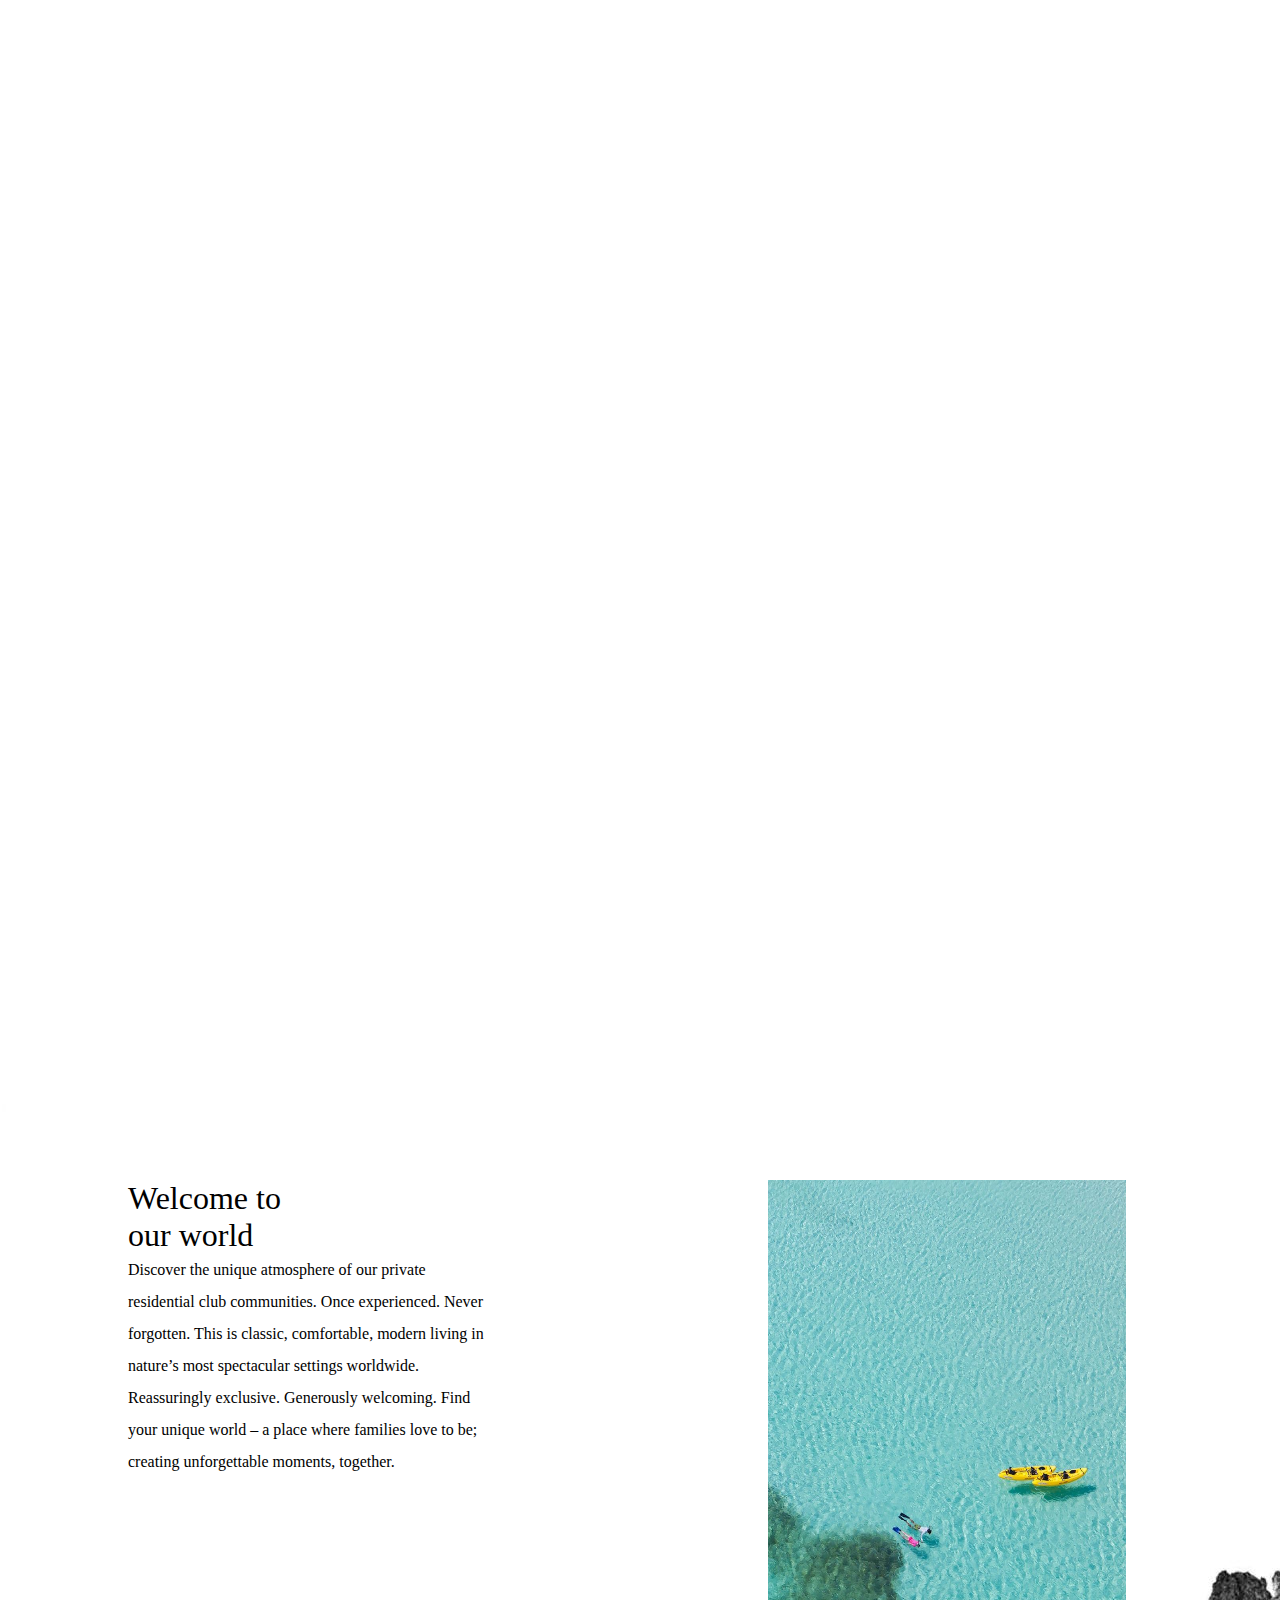
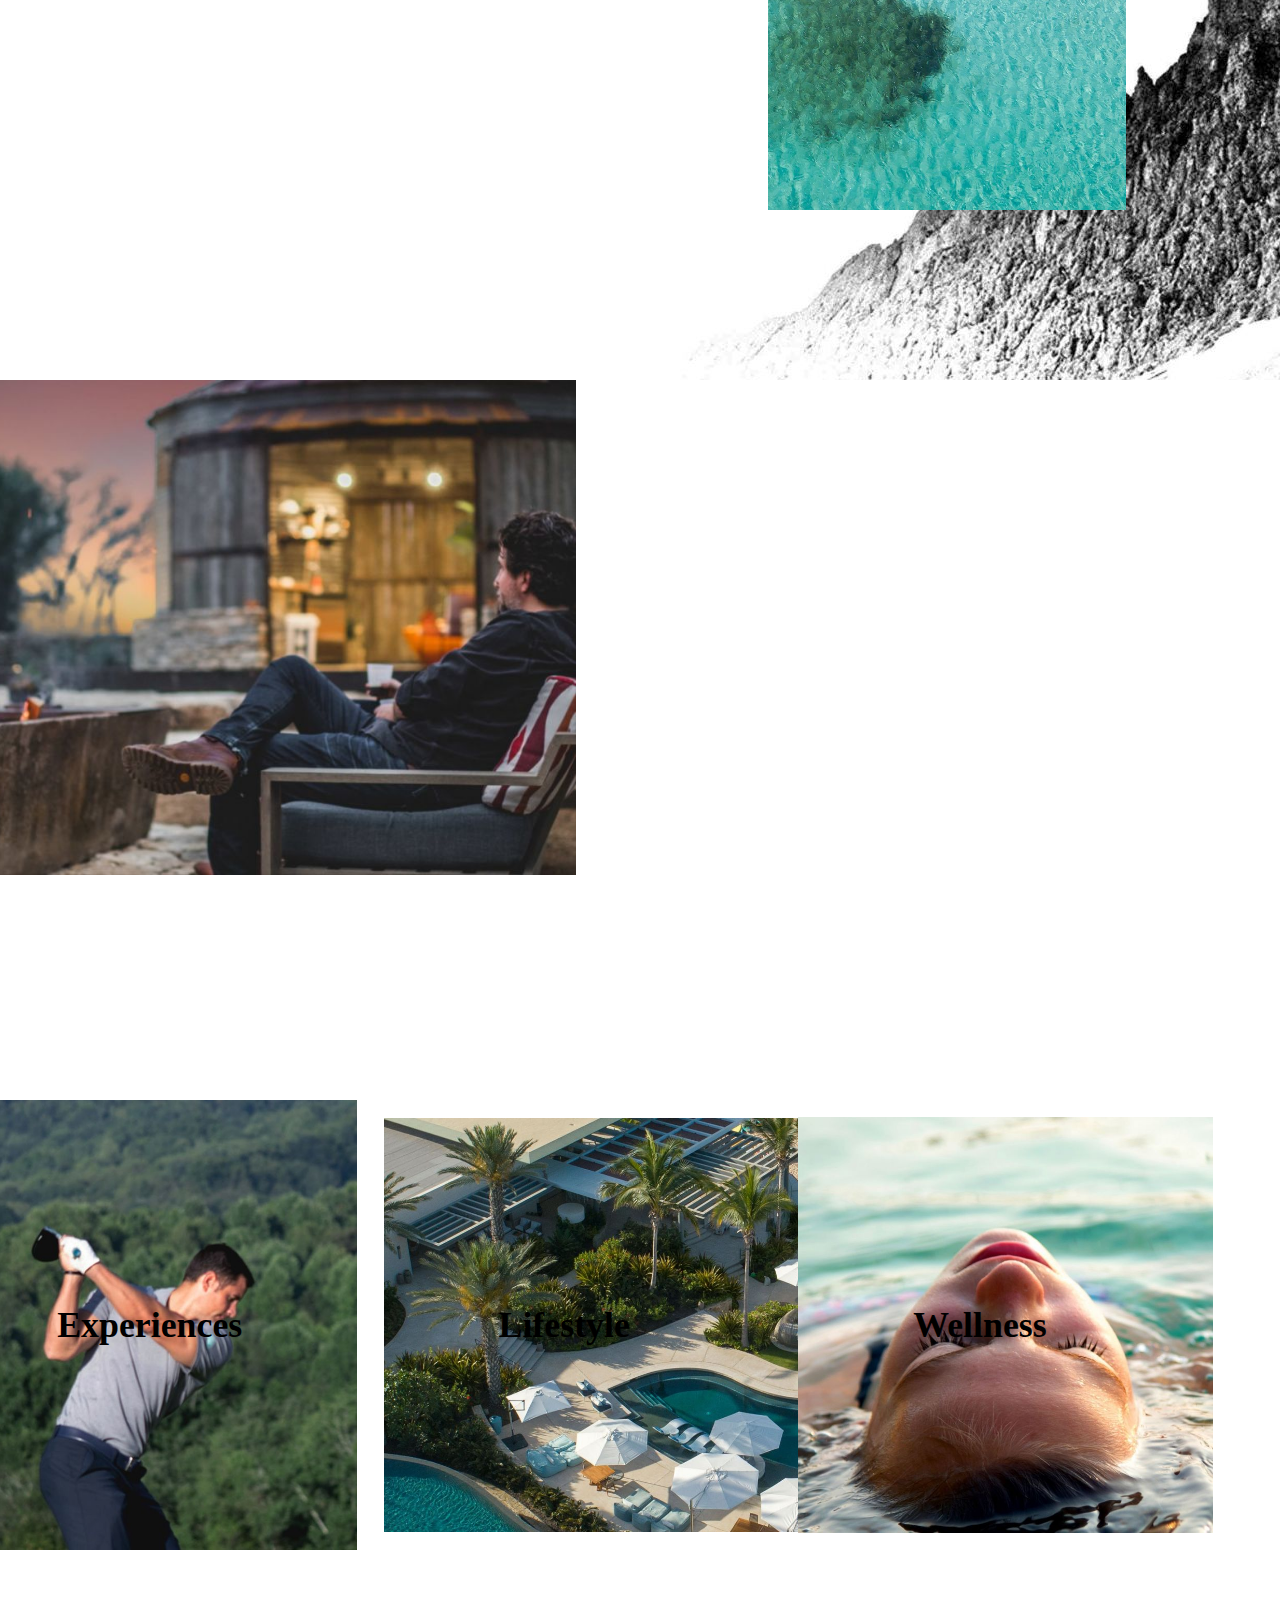
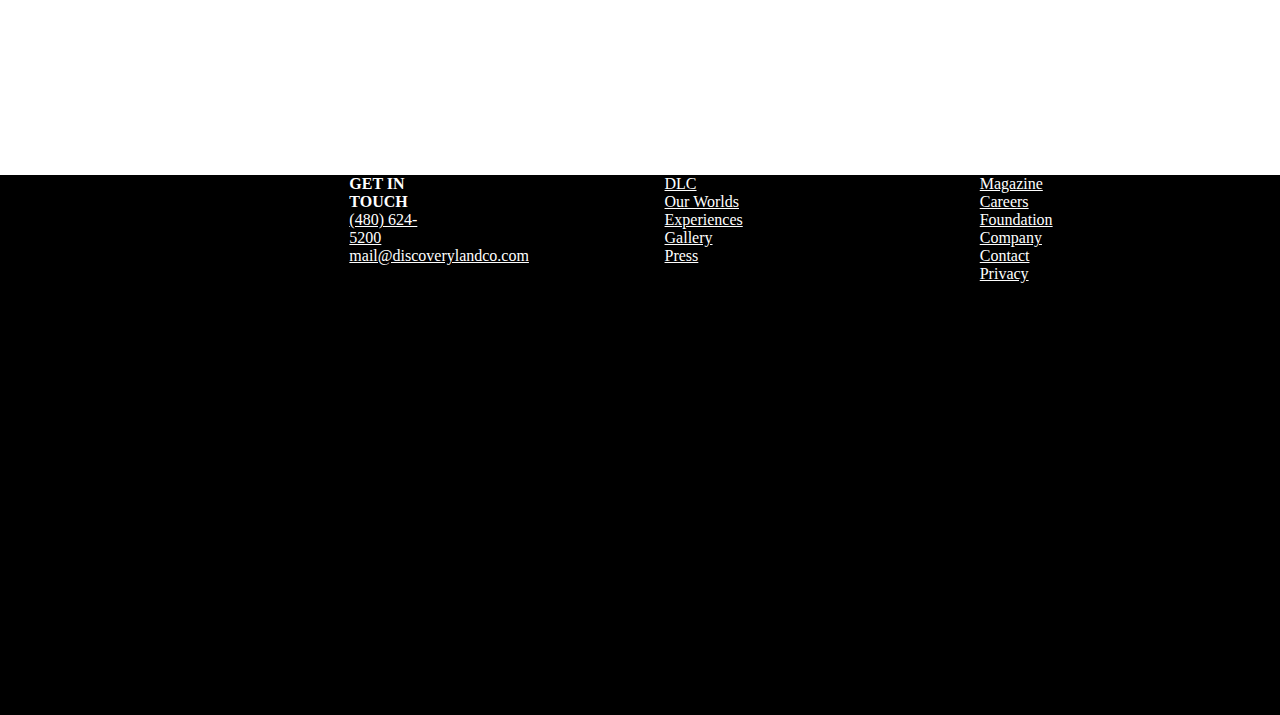
==== index.html @ a76732bd "Initial commit" ====
<html>

<head>
    <title>Document</title>
    <link rel="stylesheet" href="style.css">
    <link rel="stylesheet" href="styleSection.css">
    <link rel="stylesheet" href="section2.css">
</head>

<body>

    <header class="headerclass">
        <video autoplay loop muted id="myVideo">
            <source src=video.mp4 type="video/mp4">
        </video>


        <div class="title">
            <h1>Discover <br>your world </h1>
        </div>

        <div class="main">
            <div class="logo">
                <svg version="1.1" id="Layer_1" xmlns="http://www.w3.org/2000/svg"
                    xmlns:xlink="http://www.w3.org/1999/xlink" x="0px" y="0px" viewBox="0 0 433.6 97.1"
                    style="enable-background:new 0 0 433.6 97.1;" xml:space="preserve">
                    <style type="text/css">
                        .st0 {
                            fill: #FFFFFF;
                        }
                    </style>
                    <g>
                        <g>
                            <path class="st0" d="M400.2,28.9c0.1,0,0.1,0,0.2,0s0.2,0,0.3,0c1.6,0,4.2,5.1,8,15.4c2.2,6.2,4.1,11.3,5.7,15.3
                            c-0.4,0.8-0.9,2-1.5,3.4c-2.3,5.2-4.1,8-5.4,8.5c-0.3,0.1-0.8,0.3-1.5,0.4c-1.7,0.3-2.6,1.1-2.6,2.3c0,0.9,0.3,1.6,0.9,2.2
                            s1.4,0.9,2.2,0.9c2.4,0,5.8-5.3,10.3-15.9c2.1-4.9,3.8-8.8,5.1-11.9c2.7-6,5.2-11.7,7.6-17.2c0.3-0.8,0.5-1.2,0.6-1.3
                            c0.4-0.7,0.8-1.2,1.3-1.6c0.5-0.3,1.1-0.5,1.9-0.5h0.3v-2.3c-1.1,0.1-2.1,0.2-3.1,0.2c-1,0.1-1.8,0.1-2.5,0.1
                            c-0.9,0-1.8,0-2.8-0.1s-2-0.1-3-0.2V29h0.5c1.1,0,1.9,0.1,2.4,0.4s0.7,0.8,0.7,1.4s-0.6,2.6-1.9,5.9s-3.4,8.6-6.5,15.9
                            c-1.2-3.4-2.8-7.7-4.6-12.7c-2-5.3-2.9-8.2-2.9-8.8c0-0.8,0.2-1.3,0.7-1.6s1.2-0.4,2.3-0.4h0.9v-2.3c-1.9,0.1-3.3,0.2-4.3,0.3
                            c-1,0.1-1.9,0.1-2.6,0.1s-1.6,0-2.6-0.1s-2.3-0.1-4-0.2L400.2,28.9L400.2,28.9z M378.9,27.1c-1.7,0.5-3.3,1-4.9,1.3l0.4,2.1
                            c0.5-0.1,0.8-0.1,1-0.1s0.4,0,0.6,0c0.9,0,1.5,0.4,1.8,1c0.3,0.7,0.5,2.2,0.5,4.6v11v3.5c0,2.9-0.3,4.7-0.9,5.4s-1.7,1.2-3.3,1.2
                            h-0.8v2.3c1.5-0.1,2.9-0.2,4.3-0.3s2.7-0.1,4-0.1c0.9,0,2.1,0,3.5,0.1s2.9,0.2,4.6,0.3v-2.3h-1c-1.6,0-2.7-0.2-3.4-0.6
                            c-0.7-0.4-1.1-1.2-1.3-2.3c-0.1-0.6-0.2-2-0.2-4.2s-0.1-5.1-0.1-8.7v-3.7c1.3-2.1,2.5-3.7,3.6-4.7s2.3-1.5,3.5-1.5
                            c0.6,0,1.3,0.2,2.2,0.6c0.8,0.4,1.5,0.6,1.9,0.6c0.6,0,1.2-0.3,1.7-0.9s0.7-1.3,0.7-2.1c0-1.2-0.4-2.1-1.1-2.8c-0.7-0.7-1.7-1-3-1
                            c-1.6,0-3.2,0.7-4.7,2.1s-3.2,3.7-5,6.9c0-1.7,0.1-3.4,0.2-4.9c0.1-1.6,0.2-3.1,0.4-4.6C382.3,26,380.6,26.6,378.9,27.1 M356.4,38
                            c-2.5,0.2-6,0.2-10.4,0.2c0.5-2.9,1.5-5.2,3-6.9c1.5-1.7,3.4-2.6,5.5-2.6c1.9,0,3.5,0.7,4.9,2.2s2.4,3.6,3,6.3
                            C360.9,37.6,358.9,37.9,356.4,38 M364.5,29.6c-2.3-2.6-5.5-3.9-9.4-3.9c-4.2,0-7.8,1.8-10.8,5.2c-2.9,3.5-4.4,7.8-4.4,13
                            c0,4.8,1.4,8.8,4.2,11.9s6.4,4.6,10.7,4.6c2.2,0,4.5-0.5,6.8-1.4s4.6-2.4,6.9-4.2l-1.3-2.1c-1.8,1.2-3.5,2-5,2.6s-3.2,0.8-4.8,0.8
                            c-3.7,0-6.5-1.2-8.5-3.6s-3-5.8-3-10.1V41c0.9-0.1,1.9-0.2,3-0.2c1.1-0.1,2.2-0.1,3.5-0.1h16.3C368.2,35.9,366.9,32.2,364.5,29.6
                             M303.1,29h0.3c1.6,0,3,1.6,4.2,4.9c0.2,0.5,0.4,0.9,0.4,1.1c3.5,8.9,5.9,15.2,7.2,18.8s1.9,5.7,1.9,6.5h3.7
                            c0.2-1.4,3.6-9.3,10-23.7l0.4-0.9c0.2-0.5,0.5-1.1,0.8-1.9c1.3-3.2,2.8-4.8,4.3-4.8h0.4v-2.3c-1.1,0.1-2.1,0.2-3.1,0.2
                            c-1,0.1-1.8,0.1-2.5,0.1c-0.9,0-1.8,0-2.8-0.1s-1.9-0.1-2.9-0.2V29h0.5c1.1,0,1.9,0.1,2.4,0.4s0.7,0.8,0.7,1.4s-0.5,2.3-1.6,5.1
                            s-3.4,8.5-7,17.1c-1.2-3.2-2.6-7.3-4.5-12.2c-2.2-5.9-3.3-9.2-3.3-9.8c0-0.8,0.2-1.3,0.7-1.6s1.2-0.4,2.3-0.4h0.9v-2.3
                            c-1.9,0.1-3.3,0.2-4.3,0.3c-1,0.1-1.9,0.1-2.6,0.1s-1.6,0-2.6-0.1s-2.3-0.1-4-0.2L303.1,29L303.1,29z M272,30.8
                            c-3.3,3.4-5,7.6-5,12.5s1.5,9,4.6,12.2s7,4.8,11.8,4.8s8.8-1.8,12-5.3s4.9-7.8,4.9-13c0-4.7-1.5-8.6-4.6-11.7s-7-4.7-11.7-4.7
                            C279.3,25.7,275.3,27.4,272,30.8 M291.1,33.3c2.1,2.8,3.2,6.4,3.2,10.7c0,4-0.9,7.1-2.8,9.5c-1.9,2.3-4.4,3.5-7.5,3.5
                            c-3.2,0-5.9-1.5-7.9-4.4s-3-6.7-3-11.4c0-3.7,0.9-6.6,2.7-8.8c1.8-2.2,4.2-3.3,7.2-3.3C286.4,29.2,289,30.6,291.1,33.3 M257,55.1
                            c-1.4,0.5-2.7,0.7-4.1,0.7c-3.7,0-6.5-1.3-8.6-3.8s-3.1-6.1-3.1-10.6c0-3.6,0.9-6.4,2.6-8.5c1.7-2.1,4-3.1,6.9-3.1
                            c1.6,0,3.4,0.6,5.2,1.7s2.9,1.7,3.1,1.7c0.7,0,1.4-0.3,2-1s0.9-1.5,0.9-2.4c0-1.3-0.7-2.3-2.1-3s-3.4-1.1-6-1.1
                            c-5,0-9.3,1.8-12.8,5.2s-5.2,7.8-5.2,12.8c0,4.9,1.4,8.9,4.1,12c2.8,3.1,6.3,4.7,10.7,4.7c1.9,0,3.9-0.4,6-1.3
                            c2.1-0.9,4.2-2.1,6.4-3.8l-1.7-2.5C259.7,53.9,258.3,54.6,257,55.1 M222.8,26c-1.3-0.2-2.5-0.3-3.6-0.3c-3.5,0-6.4,0.9-8.7,2.8
                            s-3.4,4.2-3.4,7.1c0,2.5,0.7,4.5,2.1,5.9c1.4,1.5,3.8,2.8,7.1,3.8c0.2,0.1,0.6,0.2,1,0.3c4.7,1.4,7.1,3.3,7.1,5.8
                            c0,1.7-0.7,3.1-2.1,4.2c-1.4,1.1-3.2,1.6-5.5,1.6c-2.5,0-4.4-0.7-5.8-2.1s-2.2-3.4-2.6-6.2l-2.5,0.6c0.2,1.3,0.4,2.6,0.5,3.8
                            s0.2,2.3,0.2,3.3c0,0.5,0,0.9,0,1.1c0,0.2,0,0.5-0.1,0.7c1.6,0.6,3.1,1.1,4.6,1.4c1.5,0.3,3,0.5,4.5,0.5c4,0,7.3-1.1,9.8-3.2
                            c2.5-2.1,3.8-4.8,3.8-8.1c0-2.2-0.6-4-1.8-5.4s-3.1-2.4-5.8-3.1c-0.5-0.1-1.2-0.3-2.1-0.6c-5.3-1.4-7.9-3.4-7.9-5.9
                            c0-1.6,0.6-2.9,1.8-3.9s2.7-1.5,4.6-1.5c2.2,0,3.9,0.6,5,1.7c1.2,1.1,1.9,2.9,2.2,5.2l2.5-0.4c-0.3-1.4-0.5-2.8-0.6-4.2
                            s-0.2-2.8-0.2-4.1C225.5,26.5,224,26.2,222.8,26 M188.5,11.4c-0.7,0.5-1.1,0.9-1.4,1.3c-0.2,0.4-0.3,0.8-0.3,1.3s0.1,0.9,0.4,1.4
                            c0.3,0.4,0.8,0.9,1.4,1.4l2.3,1.8l2.5-1.9c0.6-0.5,1.1-0.9,1.3-1.3c0.2-0.4,0.4-0.8,0.4-1.3s-0.1-1-0.4-1.5
                            c-0.3-0.5-0.8-0.9-1.4-1.4L191,9.5L188.5,11.4z M189.4,27.1c-1.8,0.5-3.5,0.9-5.3,1.3l0.3,2.1c0.4-0.1,0.8-0.1,1.1-0.1
                            c0.4,0,0.6-0.1,0.8-0.1c0.9,0,1.5,0.3,1.9,0.9s0.5,1.8,0.5,3.6c0,0.3,0,0.9,0,1.8c0,0.9,0,1.7,0,2.3l-0.1,8.3V49
                            c0,5.4-1.4,8.2-4.2,8.2h-0.8v2.3c2.2-0.1,3.9-0.2,5-0.3c1.1,0,2-0.1,2.7-0.1c0.8,0,1.8,0,2.9,0.1c1.2,0.1,2.7,0.1,4.6,0.3v-2.3
                            c-0.1,0-0.3,0-0.5,0s-0.4,0-0.5,0c-1.4,0-2.4-0.3-2.9-1s-0.7-2.3-0.7-4.9v-3.6c0-3.7,0.1-10,0.4-18.9c0-1.6,0.1-2.8,0.1-3.6
                            C192.9,25.9,191.1,26.6,189.4,27.1 M141.6,46.3c0-3.1,0-7,0.1-11.7s0.1-11.1,0.3-19.2c1.4-0.2,2.8-0.4,4.2-0.4
                            c1.4-0.1,2.7-0.1,4-0.1c6.4,0,11.4,1.9,15,5.8s5.4,9.2,5.4,16c0,6.4-1.7,11.3-5,14.7c-3.4,3.4-8.2,5.1-14.5,5.1
                            c-1.6,0-3.2-0.1-4.7-0.2c-1.6-0.2-3.2-0.4-4.8-0.8V46.3L141.6,46.3z M134.1,59.2c1.3-0.1,2.4-0.1,3.3-0.1c1.9,0,4.5,0.1,7.6,0.3
                            s5.3,0.3,6.5,0.3c8,0,14.4-2.3,19.2-6.8s7.2-10.5,7.2-18c0-7.2-2.4-13-7.2-17.2s-11.3-6.3-19.6-6.3c-0.5,0-2.2,0.1-5.2,0.3
                            s-5.7,0.3-8.1,0.3c-0.9,0-1.9,0-3.2-0.1s-2.6-0.1-4.1-0.2V14h0.3c1.8,0,3.1,0.4,3.8,1.1s1.1,2.1,1.1,4c0,2.3,0,4.4,0,6.2
                            s0,3.7,0,5.6l-0.1,8.9c0,1.2,0,2.8-0.1,4.9c0,8.3-1.5,12.4-4.5,12.4c-0.3,0-0.5,0-0.7,0s-0.3,0-0.4,0v2.3
                            C131.4,59.3,132.8,59.3,134.1,59.2"></path>
                            <path class="st0" d="M386,86.4h1.9v-6.7l5.1-8.5h-2.2l-3.8,6.6l-3.8-6.6H381l5,8.5V86.4L386,86.4z M368.7,86.4h1.9V71.2h-1.9v11.9
                            l-8.8-11.9h-2.3v0.2l1.1,1.6v13.6h1.9v-11L368.7,86.4z M341.4,73.7l2.5,6.6H339L341.4,73.7z M346,86.4h2.2l-5.8-15.3h-2.2
                            l-5.8,15.3h2.2l1.5-4.3h6.2L346,86.4z M324.5,75.8c0,1.9-1.2,2.7-2.8,2.7h-2.6V73h2.6C323.2,73,324.5,73.9,324.5,75.8 M317.2,86.4
                            h1.9v-6.1h2.6c2.9,0,4.8-1.7,4.8-4.6s-2-4.6-4.8-4.6h-4.5V86.4z M298.2,86.4l4.9-11.6v11.6h1.9V71.2h-2.3L297.4,84l-5.5-12.8h-2.3
                            v15.3h1.9V74.8l4.9,11.6H298.2z M264.9,78.8c0-3.3,2.5-5.9,5.8-5.9c3.4,0,5.9,2.6,5.9,5.9c0,3.4-2.5,6-5.9,6
                            C267.4,84.8,264.9,82.1,264.9,78.8 M262.9,78.8c0,4.5,3.4,7.9,7.9,7.9s7.9-3.4,7.9-7.9s-3.4-7.9-7.9-7.9S262.9,74.3,262.9,78.8
                             M253.1,83.4c-1,0.9-2.4,1.4-4,1.4c-3.4,0-5.8-2.6-5.8-6c0-3.3,2.5-5.9,5.8-5.9c1.6,0,3,0.5,4,1.4V72c-1.1-0.7-2.5-1.1-4-1.1
                            c-4.5,0-7.9,3.4-7.9,7.9s3.4,7.9,7.9,7.9c1.5,0,2.9-0.4,4-1.1V83.4z M210.4,73c3.4,0,5.5,2.5,5.5,5.8c0,3.4-2.1,5.8-5.5,5.8H207
                            V73H210.4z M205,86.4h5.4c4.6,0,7.5-3.2,7.5-7.6s-2.9-7.6-7.5-7.6H205V86.4z M191,86.4h1.9V71.2H191v11.9l-8.8-11.9h-2.3v0.2
                            L181,73v13.6h1.9v-11L191,86.4z M163.7,73.7l2.4,6.6h-4.9L163.7,73.7z M168.4,86.4h2.2l-5.8-15.3h-2.2l-5.8,15.3h2.2l1.5-4.3h6.2
                            L168.4,86.4z M148.1,86.4v-1.8h-6.3V71.2h-1.9v15.3L148.1,86.4L148.1,86.4z"></path>
                        </g>
                        <g>
                            <path class="st0" d="M4.7,48.6c0-4.9,0.8-9.6,2.2-13.9c1.5-4.4,3.6-8.5,6.3-12.2c2.8-3.8,6.2-7,10-9.8C27,10.2,31,7.9,35.4,6.6
                            c4.2-1.3,8.6-1.7,13.2-1.7c4.9,0,9.6,0.5,14,1.9c4.4,1.5,8.5,3.8,12.1,6.5c3.8,2.8,7.1,6.2,9.8,10c2.6,3.7,4.7,7.8,6.1,12.1
                            c1.3,4.2,1.8,8.6,1.8,13.2c0,4.9-0.7,9.5-2.2,13.9s-3.5,8.6-6.2,12.2c-2.8,3.8-6.2,7.1-10.1,9.8c-3.7,2.6-7.8,4.6-12.2,6
                            c-4.2,1.3-8.6,2.1-13.2,2.1c-4.9,0-9.6-0.8-13.9-2.3c-4.4-1.5-8.4-3.7-12.1-6.4c-3.8-2.8-7.2-6-10-9.9c-2.6-3.7-4.6-7.8-6-12.2
                            C5.3,57.7,4.7,53.2,4.7,48.6 M3.7,48.6c0,4.9,0.8,9.5,2.2,13.9c1.5,4.6,3.6,8.9,6.4,12.7c2.8,3.8,6.2,7.1,10,9.9
                            c3.8,2.7,8,4.9,12.5,6.4c4.3,1.4,9,1.9,13.7,1.9c4.9,0,9.6-0.5,14-2c4.6-1.5,8.9-3.7,12.7-6.5c3.8-2.8,7-6.3,9.8-10.1
                            c2.7-3.8,4.7-8,6.2-12.6c1.4-4.3,2.1-8.9,2.1-13.7c0-4.9-0.7-9.5-2.2-13.9c-1.5-4.6-3.4-9-6.2-12.8c-2.8-3.8-6.2-7.1-10-9.9
                            c-3.8-2.7-8-4.9-12.6-6.3c-4.3-1.4-9-2.1-13.7-2.1c-4.9,0-9.6,0.8-14,2.3c-4.6,1.5-8.9,3.6-12.7,6.4s-7.1,6.2-9.8,10.1
                            C9.4,26.1,7.4,30.4,5.9,35C4.5,39.3,3.7,43.9,3.7,48.6"></path>
                            <g>
                                <path class="st0"
                                    d="M9.8,66.2c-0.3,0.1-0.5,0-0.7-0.3c-0.1-0.2,0-0.5,0.3-0.6s0.6,0,0.7,0.3C10.2,65.8,10,66.1,9.8,66.2">
                                </path>
                                <path class="st0"
                                    d="M12.8,65c-0.3,0.1-0.5,0-0.7-0.3c-0.1-0.2,0-0.5,0.3-0.6s0.6,0,0.7,0.3C13.2,64.6,13.1,64.9,12.8,65">
                                </path>
                                <path class="st0"
                                    d="M15.9,63.8c-0.3,0.1-0.5,0-0.7-0.3c-0.1-0.2,0-0.5,0.3-0.6s0.6,0,0.7,0.3C16.3,63.4,16.1,63.7,15.9,63.8">
                                </path>
                                <path class="st0"
                                    d="M19,62.6c-0.3,0.1-0.5,0-0.7-0.3c-0.1-0.2,0-0.5,0.3-0.6s0.6,0,0.7,0.3C19.4,62.1,19.2,62.4,19,62.6">
                                </path>
                                <path class="st0"
                                    d="M22,61.3c-0.3,0.1-0.5,0-0.7-0.3c-0.1-0.2,0-0.5,0.3-0.6s0.6,0,0.7,0.3C22.4,60.9,22.3,61.2,22,61.3">
                                </path>
                                <path class="st0"
                                    d="M25.1,60.1c-0.3,0.1-0.5,0-0.7-0.3c-0.1-0.2,0-0.5,0.3-0.6s0.6,0,0.7,0.3C25.5,59.7,25.4,60,25.1,60.1">
                                </path>
                                <path class="st0"
                                    d="M28.2,58.8c-0.3,0.1-0.5,0-0.7-0.3c-0.1-0.2,0-0.5,0.3-0.6s0.6,0,0.7,0.3C28.6,58.4,28.5,58.7,28.2,58.8">
                                </path>
                                <path class="st0"
                                    d="M31.3,57.6c-0.3,0.1-0.5,0-0.7-0.3c-0.1-0.2,0-0.5,0.3-0.6s0.6,0,0.7,0.3C31.7,57.2,31.5,57.5,31.3,57.6">
                                </path>
                                <path class="st0"
                                    d="M34.3,56.4c-0.3,0.1-0.5,0-0.7-0.3c-0.1-0.2,0-0.5,0.3-0.6s0.6,0,0.7,0.3C34.7,56,34.6,56.3,34.3,56.4">
                                </path>
                            </g>
                            <g>
                                <path class="st0"
                                    d="M31,87.5c-0.1,0.3-0.4,0.4-0.6,0.3s-0.4-0.4-0.2-0.7s0.4-0.4,0.7-0.3C31.1,86.9,31.2,87.2,31,87.5">
                                </path>
                                <path class="st0"
                                    d="M32.3,84.4c-0.1,0.3-0.4,0.4-0.6,0.3s-0.4-0.4-0.2-0.7s0.4-0.4,0.7-0.3C32.3,83.8,32.5,84.1,32.3,84.4">
                                </path>
                                <path class="st0" d="M33.6,81.3c-0.1,0.3-0.4,0.4-0.6,0.3c-0.2-0.1-0.4-0.4-0.2-0.7c0.1-0.3,0.4-0.4,0.7-0.3
                                C33.6,80.8,33.7,81.1,33.6,81.3"></path>
                                <path class="st0"
                                    d="M34.9,78.2c-0.1,0.3-0.4,0.4-0.6,0.3c-0.2-0.1-0.4-0.4-0.2-0.7s0.4-0.4,0.7-0.3C34.9,77.7,35,78,34.9,78.2">
                                </path>
                                <path class="st0" d="M36.2,75.2c-0.1,0.3-0.4,0.4-0.6,0.3c-0.2-0.1-0.4-0.4-0.2-0.7c0.1-0.3,0.4-0.4,0.7-0.3
                                C36.2,74.6,36.3,74.9,36.2,75.2"></path>
                                <path class="st0" d="M37.5,72.1c-0.1,0.3-0.4,0.4-0.6,0.3c-0.2-0.1-0.4-0.4-0.2-0.7s0.4-0.4,0.7-0.3
                                C37.5,71.5,37.6,71.8,37.5,72.1"></path>
                                <path class="st0" d="M38.8,69c-0.1,0.3-0.4,0.4-0.6,0.3c-0.2-0.1-0.4-0.4-0.2-0.7c0.1-0.3,0.4-0.4,0.7-0.3
                                C38.8,68.4,38.9,68.7,38.8,69"></path>
                                <path class="st0" d="M40.1,65.9c-0.1,0.3-0.4,0.4-0.6,0.3c-0.2-0.1-0.4-0.4-0.2-0.7s0.4-0.4,0.7-0.3
                                C40.1,65.3,40.2,65.6,40.1,65.9"></path>
                                <path class="st0" d="M41.3,62.9c-0.1,0.3-0.4,0.4-0.6,0.3c-0.2-0.1-0.4-0.4-0.2-0.7s0.4-0.4,0.7-0.3
                                C41.4,62.3,41.5,62.6,41.3,62.9"></path>
                            </g>
                            <g>
                                <path class="st0"
                                    d="M65.6,87.5c0.1,0.3,0.4,0.4,0.6,0.3s0.4-0.4,0.2-0.7s-0.4-0.4-0.7-0.3C65.6,86.9,65.5,87.2,65.6,87.5">
                                </path>
                                <path class="st0"
                                    d="M64.3,84.4c0.1,0.3,0.4,0.4,0.6,0.3s0.4-0.4,0.2-0.7s-0.4-0.4-0.7-0.3C64.3,83.8,64.2,84.1,64.3,84.4">
                                </path>
                                <path class="st0"
                                    d="M63,81.3c0.1,0.3,0.4,0.4,0.6,0.3s0.4-0.4,0.2-0.7c-0.1-0.3-0.4-0.4-0.7-0.3C63,80.8,62.9,81.1,63,81.3">
                                </path>
                                <path class="st0"
                                    d="M61.7,78.2c0.1,0.3,0.4,0.4,0.6,0.3s0.4-0.4,0.2-0.7s-0.4-0.4-0.7-0.3C61.7,77.7,61.6,78,61.7,78.2">
                                </path>
                                <path class="st0" d="M60.4,75.2c0.1,0.3,0.4,0.4,0.6,0.3s0.4-0.4,0.2-0.7c-0.1-0.3-0.4-0.4-0.7-0.3
                                C60.4,74.6,60.3,74.9,60.4,75.2"></path>
                                <path class="st0"
                                    d="M59.1,72.1c0.1,0.3,0.4,0.4,0.6,0.3s0.4-0.4,0.2-0.7s-0.4-0.4-0.7-0.3C59.1,71.5,59,71.8,59.1,72.1">
                                </path>
                                <path class="st0" d="M57.8,69c0.1,0.3,0.4,0.4,0.6,0.3c0.2-0.1,0.4-0.4,0.2-0.7c-0.1-0.3-0.4-0.4-0.7-0.3
                                C57.8,68.4,57.7,68.7,57.8,69"></path>
                                <path class="st0" d="M56.6,65.9c0.1,0.3,0.4,0.4,0.6,0.3c0.2-0.1,0.4-0.4,0.2-0.7s-0.4-0.4-0.7-0.3
                                C56.6,65.3,56.4,65.6,56.6,65.9"></path>
                                <path class="st0" d="M55.3,62.9c0.1,0.3,0.4,0.4,0.6,0.3c0.2-0.1,0.4-0.4,0.2-0.7s-0.4-0.4-0.7-0.3
                                C55.3,62.3,55.2,62.6,55.3,62.9"></path>
                            </g>
                            <g>
                                <path class="st0"
                                    d="M87.5,31.9c0.3-0.1,0.4-0.4,0.3-0.6s-0.4-0.4-0.7-0.2s-0.4,0.4-0.3,0.7C86.9,31.9,87.2,32.1,87.5,31.9">
                                </path>
                                <path class="st0" d="M84.5,33.2c0.3-0.1,0.4-0.4,0.3-0.6c-0.1-0.2-0.4-0.4-0.7-0.2s-0.4,0.4-0.3,0.7
                                C83.9,33.2,84.2,33.4,84.5,33.2"></path>
                                <path class="st0" d="M81.4,34.5c0.3-0.1,0.4-0.4,0.3-0.6c-0.1-0.2-0.4-0.4-0.7-0.2s-0.4,0.4-0.3,0.7
                                C80.9,34.5,81.2,34.6,81.4,34.5"></path>
                                <path class="st0"
                                    d="M78.4,35.8c0.3-0.1,0.4-0.4,0.3-0.6S78.3,34.8,78,35s-0.4,0.4-0.3,0.7C77.8,35.8,78.1,35.9,78.4,35.8">
                                </path>
                                <path class="st0" d="M75.3,37.1c0.3-0.1,0.4-0.4,0.3-0.6c-0.1-0.2-0.4-0.4-0.7-0.2s-0.4,0.4-0.3,0.7
                                C74.8,37.1,75.1,37.2,75.3,37.1"></path>
                                <path class="st0" d="M72.3,38.4c0.3-0.1,0.4-0.4,0.3-0.6c-0.1-0.2-0.4-0.4-0.7-0.2s-0.4,0.4-0.3,0.7C71.7,38.4,72,38.6,72.3,38.4
                                "></path>
                                <path class="st0" d="M69.2,39.8c0.3-0.1,0.4-0.4,0.3-0.6c-0.1-0.2-0.4-0.4-0.7-0.2s-0.4,0.4-0.3,0.7C68.7,39.8,69,39.9,69.2,39.8
                                "></path>
                                <path class="st0" d="M66.2,41.1c0.3-0.1,0.4-0.4,0.3-0.6c-0.1-0.2-0.4-0.4-0.7-0.2s-0.4,0.4-0.3,0.7
                                C65.6,41.1,65.9,41.2,66.2,41.1"></path>
                                <path class="st0" d="M63.2,42.3c0.3-0.1,0.4-0.4,0.3-0.6c-0.1-0.2-0.4-0.4-0.7-0.2c-0.3,0.1-0.4,0.4-0.3,0.7
                                C62.6,42.3,62.9,42.4,63.2,42.3"></path>
                            </g>
                            <g>
                                <path class="st0"
                                    d="M9,31.7c-0.3-0.1-0.4-0.4-0.3-0.6c0.1-0.2,0.4-0.4,0.7-0.2s0.4,0.4,0.3,0.7C9.6,31.7,9.2,31.8,9,31.7">
                                </path>
                                <path class="st0"
                                    d="M12,33c-0.3-0.1-0.4-0.4-0.3-0.6c0.1-0.2,0.4-0.4,0.7-0.2s0.4,0.4,0.3,0.7C12.6,33,12.3,33.1,12,33">
                                </path>
                                <path class="st0"
                                    d="M15,34.3c-0.3-0.1-0.4-0.4-0.3-0.6c0.1-0.2,0.4-0.4,0.7-0.2s0.4,0.4,0.3,0.7C15.6,34.3,15.3,34.4,15,34.3">
                                </path>
                                <path class="st0" d="M18.1,35.6c-0.3-0.1-0.4-0.4-0.3-0.6c0.1-0.2,0.4-0.4,0.7-0.2s0.4,0.4,0.3,0.7
                                C18.7,35.6,18.4,35.7,18.1,35.6"></path>
                                <path class="st0"
                                    d="M21.1,36.9c-0.3-0.1-0.4-0.4-0.3-0.6c0.1-0.2,0.4-0.4,0.7-0.2s0.4,0.4,0.3,0.7C21.7,36.9,21.4,37,21.1,36.9">
                                </path>
                                <path class="st0" d="M24.2,38.2c-0.3-0.1-0.4-0.4-0.3-0.6c0.1-0.2,0.4-0.4,0.7-0.2s0.4,0.4,0.3,0.7
                                C24.8,38.2,24.5,38.3,24.2,38.2"></path>
                                <path class="st0" d="M27.3,39.5c-0.3-0.1-0.4-0.4-0.3-0.6c0.1-0.2,0.4-0.4,0.7-0.2s0.4,0.4,0.3,0.7
                                C27.8,39.5,27.5,39.6,27.3,39.5"></path>
                                <path class="st0" d="M30.3,40.8c-0.3-0.1-0.4-0.4-0.3-0.6c0.1-0.2,0.4-0.4,0.7-0.2s0.4,0.4,0.3,0.7
                                C30.9,40.8,30.6,40.9,30.3,40.8"></path>
                                <path class="st0" d="M33.3,42.1C33,42,32.9,41.7,33,41.5c0.1-0.2,0.4-0.4,0.7-0.2c0.3,0.1,0.4,0.4,0.3,0.7
                                C33.9,42.1,33.6,42.2,33.3,42.1"></path>
                            </g>
                            <g>
                                <path class="st0" d="M55.3,33.9c-0.1,0.3-0.4,0.4-0.6,0.3c-0.2-0.1-0.4-0.4-0.2-0.7c0.1-0.3,0.4-0.4,0.7-0.3
                                C55.3,33.3,55.4,33.6,55.3,33.9"></path>
                                <path class="st0" d="M56.6,30.8c-0.1,0.3-0.4,0.4-0.6,0.3c-0.2-0.1-0.4-0.4-0.2-0.7c0.1-0.3,0.4-0.4,0.7-0.3
                                C56.6,30.3,56.7,30.6,56.6,30.8"></path>
                                <path class="st0" d="M57.9,27.8c-0.1,0.3-0.4,0.4-0.6,0.3c-0.2-0.1-0.4-0.4-0.2-0.7c0.1-0.3,0.4-0.4,0.7-0.3
                                C57.9,27.2,58,27.5,57.9,27.8"></path>
                                <path class="st0" d="M59.2,24.7c-0.1,0.3-0.4,0.4-0.6,0.3c-0.2-0.1-0.4-0.4-0.2-0.7c0.1-0.3,0.4-0.4,0.7-0.3
                                C59.2,24.1,59.3,24.4,59.2,24.7"></path>
                                <path class="st0" d="M60.5,21.7c-0.1,0.3-0.4,0.4-0.6,0.3c-0.2-0.1-0.4-0.4-0.2-0.7c0.1-0.3,0.4-0.4,0.7-0.3
                                C60.5,21.1,60.6,21.4,60.5,21.7"></path>
                                <path class="st0" d="M61.8,18.6c-0.1,0.3-0.4,0.4-0.6,0.3c-0.2-0.1-0.4-0.4-0.2-0.7c0.1-0.3,0.4-0.4,0.7-0.3
                                C61.8,18.1,61.9,18.4,61.8,18.6"></path>
                                <path class="st0" d="M63.1,15.6c-0.1,0.3-0.4,0.4-0.6,0.3c-0.2-0.1-0.4-0.4-0.2-0.7c0.1-0.3,0.4-0.4,0.7-0.3
                                C63.1,15,63.2,15.3,63.1,15.6"></path>
                                <path class="st0" d="M64.4,12.6c-0.1,0.3-0.4,0.4-0.6,0.3c-0.2-0.1-0.4-0.4-0.2-0.7c0.1-0.3,0.4-0.4,0.7-0.3
                                C64.4,12,64.5,12.3,64.4,12.6"></path>
                                <path class="st0" d="M65.7,9.5c-0.1,0.3-0.4,0.4-0.6,0.3c-0.2-0.1-0.4-0.4-0.2-0.7c0.1-0.3,0.4-0.4,0.7-0.3
                                C65.7,8.9,65.8,9.2,65.7,9.5"></path>
                            </g>
                            <g>
                                <path class="st0" d="M41,34.2c0.1,0.3,0.4,0.4,0.6,0.3c0.2-0.1,0.4-0.4,0.2-0.7c-0.1-0.3-0.4-0.4-0.7-0.3
                                C41,33.6,40.9,33.9,41,34.2"></path>
                                <path class="st0" d="M39.7,31.1c0.1,0.3,0.4,0.4,0.6,0.3c0.2-0.1,0.4-0.4,0.2-0.7s-0.4-0.4-0.7-0.3
                                C39.7,30.6,39.6,30.9,39.7,31.1"></path>
                                <path class="st0" d="M38.4,28.1c0.1,0.3,0.4,0.4,0.6,0.3c0.2-0.1,0.4-0.4,0.2-0.7c-0.1-0.3-0.4-0.4-0.7-0.3
                                C38.4,27.5,38.3,27.8,38.4,28.1"></path>
                                <path class="st0" d="M37.1,25c0.1,0.3,0.4,0.4,0.6,0.3c0.2-0.1,0.4-0.4,0.2-0.7c-0.1-0.3-0.4-0.4-0.7-0.3
                                C37.1,24.4,37,24.8,37.1,25"></path>
                                <path class="st0" d="M35.8,22c0.1,0.3,0.4,0.4,0.6,0.3c0.2-0.1,0.4-0.4,0.2-0.7c-0.1-0.3-0.4-0.4-0.7-0.3
                                C35.8,21.4,35.7,21.7,35.8,22"></path>
                                <path class="st0" d="M34.5,18.9c0.1,0.3,0.4,0.4,0.6,0.3c0.2-0.1,0.4-0.4,0.2-0.7c-0.1-0.3-0.4-0.4-0.7-0.3
                                C34.5,18.4,34.4,18.7,34.5,18.9"></path>
                                <path class="st0" d="M33.2,15.9c0.1,0.3,0.4,0.4,0.6,0.3c0.2-0.1,0.4-0.4,0.2-0.7c-0.1-0.3-0.4-0.4-0.7-0.3
                                C33.2,15.3,33.1,15.6,33.2,15.9"></path>
                                <path class="st0" d="M31.9,12.9c0.1,0.3,0.4,0.4,0.6,0.3c0.2-0.1,0.4-0.4,0.2-0.7c-0.1-0.3-0.4-0.4-0.7-0.3
                                C31.9,12.3,31.8,12.6,31.9,12.9"></path>
                                <path class="st0" d="M30.6,9.8c0.1,0.3,0.4,0.4,0.6,0.3c0.2-0.1,0.4-0.4,0.2-0.7C31.3,9.1,31,9,30.7,9.1
                                C30.6,9.2,30.5,9.6,30.6,9.8"></path>
                            </g>
                            <g>
                                <path class="st0" d="M87.3,65.6c0.3,0.1,0.4,0.4,0.3,0.6s-0.4,0.4-0.7,0.2c-0.3-0.1-0.4-0.4-0.3-0.7
                                C86.8,65.6,87.1,65.5,87.3,65.6"></path>
                                <path class="st0" d="M84.3,64.3c0.3,0.1,0.4,0.4,0.3,0.6s-0.4,0.4-0.7,0.2c-0.3-0.1-0.4-0.4-0.3-0.7C83.7,64.3,84,64.2,84.3,64.3
                                "></path>
                                <path class="st0" d="M81.3,63c0.3,0.1,0.4,0.4,0.3,0.6c-0.1,0.2-0.4,0.4-0.7,0.2c-0.3-0.1-0.4-0.4-0.3-0.7
                                C80.7,63,81,62.9,81.3,63"></path>
                                <path class="st0" d="M78.2,61.7c0.3,0.1,0.4,0.4,0.3,0.6c-0.1,0.2-0.4,0.4-0.7,0.2s-0.4-0.4-0.3-0.7C77.7,61.7,78,61.6,78.2,61.7
                                "></path>
                                <path class="st0" d="M75.2,60.4c0.3,0.1,0.4,0.4,0.3,0.6c-0.1,0.2-0.4,0.4-0.7,0.2c-0.3-0.1-0.4-0.4-0.3-0.7
                                C74.6,60.4,74.9,60.3,75.2,60.4"></path>
                                <path class="st0"
                                    d="M72.1,59.1c0.3,0.1,0.4,0.4,0.3,0.6C72.3,60,72,60.1,71.7,60s-0.4-0.4-0.3-0.7C71.6,59.1,71.9,59,72.1,59.1">
                                </path>
                                <path class="st0" d="M69.1,57.8c0.3,0.1,0.4,0.4,0.3,0.6c-0.1,0.2-0.4,0.4-0.7,0.2s-0.4-0.4-0.3-0.7
                                C68.5,57.8,68.8,57.7,69.1,57.8"></path>
                                <path class="st0"
                                    d="M66,56.5c0.3,0.1,0.4,0.4,0.3,0.6c-0.1,0.2-0.4,0.4-0.7,0.2s-0.4-0.4-0.3-0.7C65.4,56.5,65.8,56.4,66,56.5">
                                </path>
                                <path class="st0"
                                    d="M63,55.2c0.3,0.1,0.4,0.4,0.3,0.6c-0.1,0.2-0.4,0.4-0.7,0.2s-0.4-0.4-0.3-0.7C62.4,55.2,62.8,55.1,63,55.2">
                                </path>
                            </g>
                            <path class="st0" d="M1.9,48.5c0-25.7,20.9-46.6,46.6-46.6s46.6,20.9,46.6,46.6S74.3,95.2,48.5,95.2S1.9,74.2,1.9,48.5 M0,48.5
                            C0,75.3,21.8,97,48.5,97S97,75.2,97,48.5S75.3,0,48.5,0S0,21.8,0,48.5"></path>

                            <rect x="73.7" y="65.7" transform="matrix(0.7071 -0.7072 0.7072 0.7071 -30.9225 74.0794)"
                                class="st0" width="0.5" height="17.3"></rect>
                            <polygon class="st0" points="17.2,17.6 28.9,29.3 29.3,29 17.5,17.2 		"></polygon>
                            <polygon class="st0" points="68.1,28.8 68.4,29.2 79.8,17.7 79.5,17.4 		"></polygon>
                            <polygon class="st0" points="17.5,79.7 17.9,80.1 28.9,69 28.6,68.7 		"></polygon>
                            <path class="st0"
                                d="M48.2,44.4h-1.5v6.5c0,1.5,0.2,1.8,1.3,1.8h0.2c3,0,3.6-2.3,3.6-4.1C51.9,46.7,51.3,44.4,48.2,44.4z">
                            </path>
                            <path class="st0" d="M91.8,48.4l-34.9-4.9l8.8-12.1l-12.1,8.5L48.4,5.3l-4.8,34.6l-12.1-8.5L40,43.5L5.3,48.4l34.9,5.2l-8.8,12.1
                            l12.1-8.5l4.8,34.6l5.2-34.9l12.1,8.8l-8.5-12.1L91.8,48.4z M48.2,53.5h-4.9V53c1.5,0,1.8-0.4,1.8-2.7v-3.7c0-2.3-0.3-2.7-1.8-2.7
                            v-0.5h4.9c3.9,0,5.6,2.3,5.6,5C53.8,51.3,52.1,53.5,48.2,53.5z"></path>
                        </g>
                    </g>
                </svg>
            </div>
            <div class="navItem">
                <ul>
                    <li><a href="/aboutDLC.html">About DLC</a></li>
                    <li><a href="/ourWorlds.html">Our Worlds</a></li>
                    <li><a href="#">Experiences</a></li>
                    <li><a href="/gallery.html">Gallery</a></li>
                    <li><a href="#">Press</a></li>
                </ul>
            </div>
    </header>
    <section>
        <div class="sec">
            <div class="cont">
                <div class="con">
                    <h1>Welcome to <br> our world</h1>
                    <p>Discover the unique atmosphere of our private</p>
                    <p>residential club communities. Once experienced. Never </p>
                    <p>forgotten. This is classic, comfortable, modern living in </p>
                    <p>nature’s most spectacular settings worldwide. </p>
                    <p>Reassuringly exclusive. Generously welcoming. Find </p>
                    <p>your unique world – a place where families love to be; </p>
                    <p>creating unforgettable moments, together. </p>
                </div>
            </div>
            <div class="image">
                <img src="gallery1.jpg">
            </div>
        </div>
        <div class="img3">
            <img src="gallery3.jpg">
        </div>
    </section>
    <div class="containers">
        <div class="section2">
            <img src="experiences.jpg" class="img2">
            <div class="h4">
                <h4>Experiences</h4>
            </div>
        </div>
        <div class="section2">
            <img src="lifestyle1.jpg" class="img2">
            <div class="h4">
                <h4>Lifestyle</h4>
            </div>
        </div>
        <div class="section2">
            <img src="wellness1.jpg" class="img2">
            <div class="h4">
                <h4>Wellness</h4>
            </div>
        </div>
    </div>
    <footer class="footer">
        <div class="container">
            <div class="row">
                <div class="footer-col">
                    <h4>GET IN TOUCH</h4>
                    <ul>
                        <li><a href="#">(480) 624-5200</a></li>
                        <li><a href="#">mail@discoverylandco.com</a></li>
                    </ul>
                </div>
                <div class="footer-col">
                    <ul>
                        <li><a href="#"> DLC</a></li>
                        <li><a href="#">Our Worlds</a></li>
                        <li><a href="#">Experiences</a></li>
                        <li><a href="#">Gallery</a></li>
                        <li><a href="#">Press</a></li>
                    </ul>
                </div>
                <div class="footer-col">
                    <ul>
                        <li><a href="#">Magazine</a></li>
                        <li><a href="#">Careers</a></li>
                        <li><a href="#">Foundation</a></li>
                        <li><a href="#">Company</a></li>
                        <li><a href="#">Contact</a></li>
                        <li><a href="#">Privacy</a></li>
                    </ul>
                </div>

            </div>

        </div>
    </footer>

</body>

</html>
---- style.css ----
.headerclass{
    height: 120vh;
    width: 100vw;
    overflow: hidden;
    object-fit: cover;
}
#myvideo {
    right: 0;
    bottom: 0;
    min-width: 100%; 
    min-height: 100%;
    z-index: -1;
}
.main ul{
    margin: 0;
    padding: 0;
    font-family: messina-sans;
    float: right;
    list-style-type: none;
    /* margin-top: 25px; */
}
ul li a{
    color: #fff;
}
.main ul li{
    display: inline-block;
    text-decoration: none;
    color: #fff;
    padding: 5px 20px;
}
.main{
    /* max-width: 1200px; */
    /* margin: auto; */
    position: relative;
    bottom: 85%;
    display: flex;
    flex-direction: row;
    justify-content: space-around;
    text-decoration: none;
}    
.logo{
    float: left;
    width: 150px;
    height: auto;
}
.title{
    position: absolute;
    top: 50%;
    left: 50%;
    transform: translate(-50%,-50%);
}
.title h1{
    color:#fff;
    font-size: 70px;
    font-family: gotham;
    font-weight: 100;
    line-height: 1.3;
    box-sizing: border-box;
    display: block;
    text-align: start;
    position: relative;
}
.footer{
    background-color: #000000;
    height: 60vh;
    width: 100vw;
}
.all-footer{
    margin: 0;
    padding: 0;
    position: relative;
    background-color: transparent;
    box-sizing: border-box;
}
.footer-col ul li{
    background-color: black;
}
.row{
    display: flex;
    flex-wrap: wrap;
}
.footer-col{
    width: 30%;
    padding: 0 120px;
}
.footer-col h4{
    color: #fff;
}
.container{
    display: flex;
    justify-content: flex-end;

}
---- styleSection.css ----
*{
    margin: 0px;
    padding: 0px;
    box-sizing: border-box;
    font-family: messina-sans;
}
.sec{
    width: 100%;
    min-height: 100vh;
    /* background-color: #ddd; */
    background-image: url('gallery2.jpg');
}
.cont{
    width: 80%;
    display: block;
    margin: auto;
    padding-top: 100px;
}
.con{
    float: left;
    width: 55%;
}
.image{
    float: right;
    width: 40%;
}
.image img{
    width: 70%;
    height: 70%;   
}
.con h1{
    font-family: gt-sectra;
    font-weight: 200;
}
.con p{
    line-height: 2;
    font-size: .9rem
    font-family: messina-sans;
}
.img3{
    width: 45%;
    height: 55%;
    /* border: 5px solid red; */
    display: flex;
    justify-content: flex-end;
}
---- section2.css ----
.containers{
    /* height: 100vh; */
    width: 100%;
    height: 100%;
    display: flex;
    align-items: center;
    justify-content: center;
}
.img2{
    height: 100%;
    max-height: 500px;
    width: 100%;
    max-width: 500px;
    z-index: -1;
}
.section2{

    display: flex;
    align-items: center;
    justify-content: center;
}
.h4{
    z-index: 3;
    position: relative;
    left: -300px;
    font-size: calc(21.33333px + 1.13333vw);
}
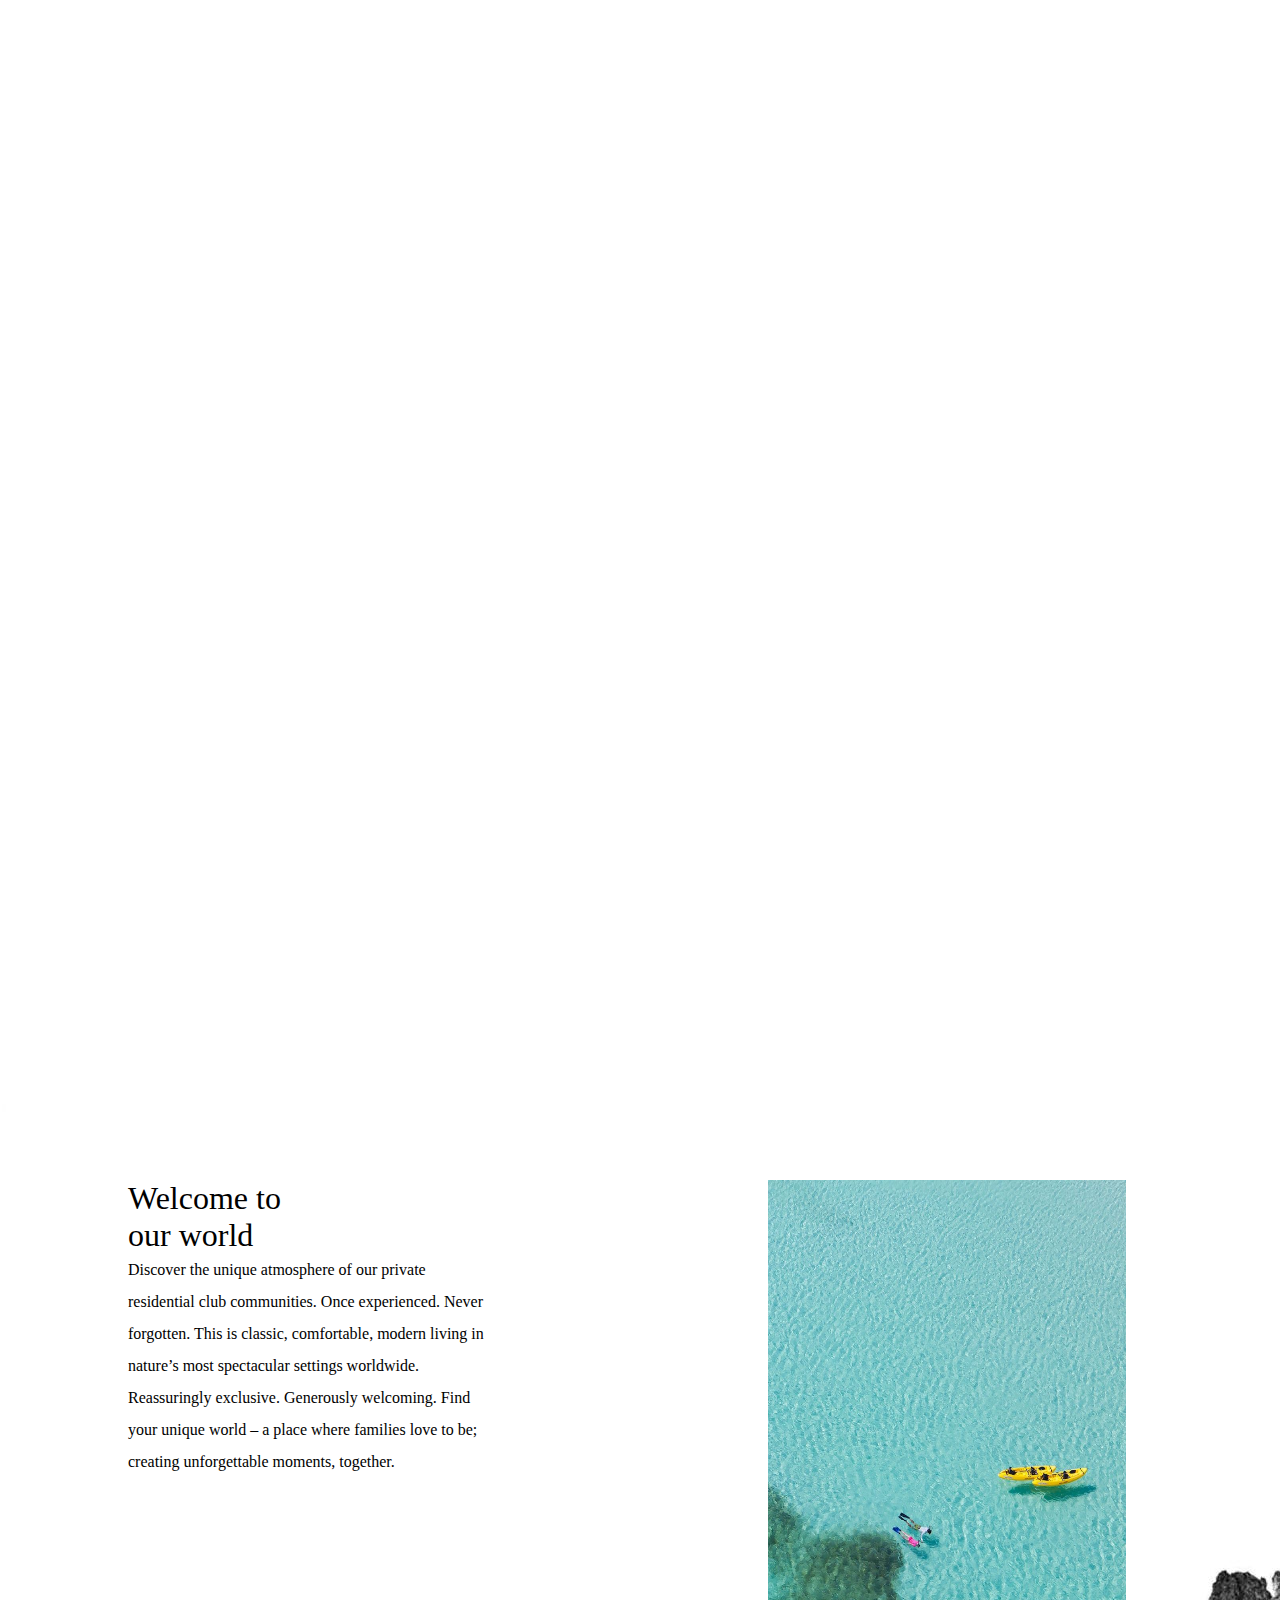
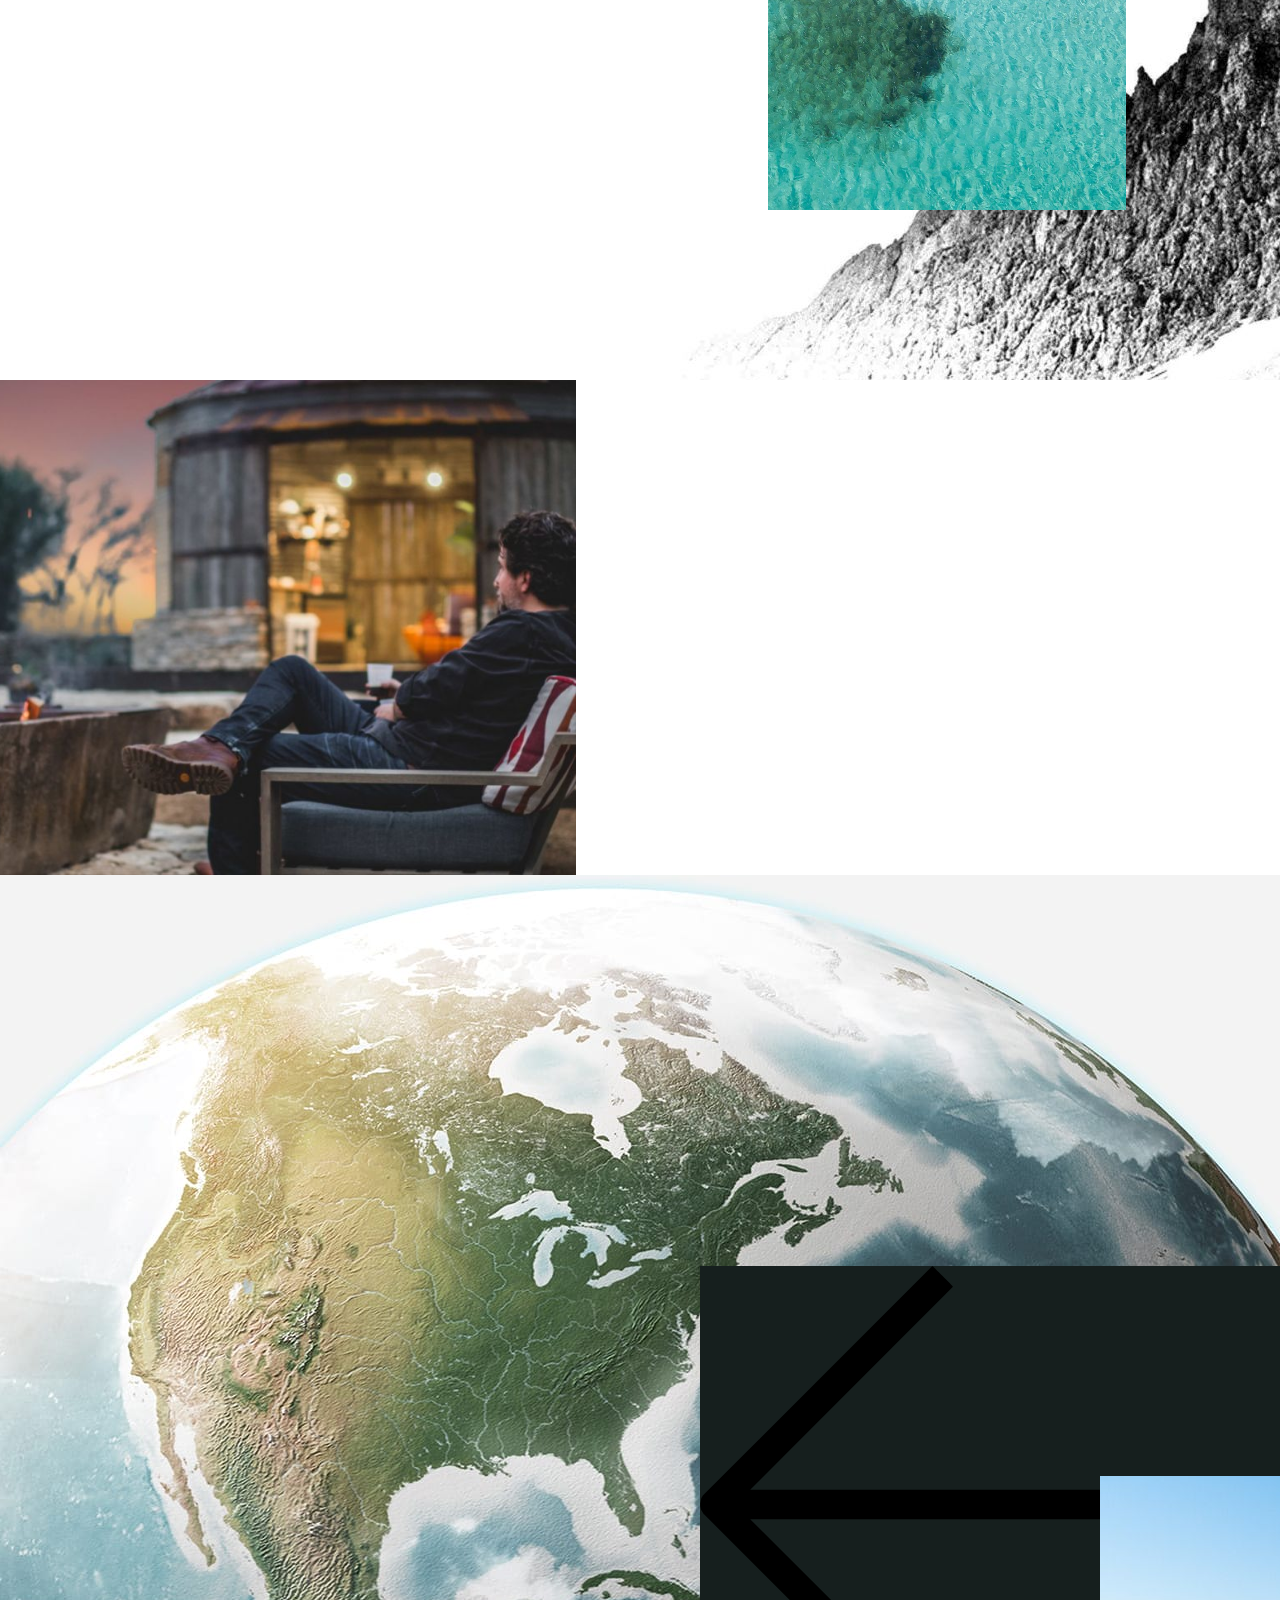
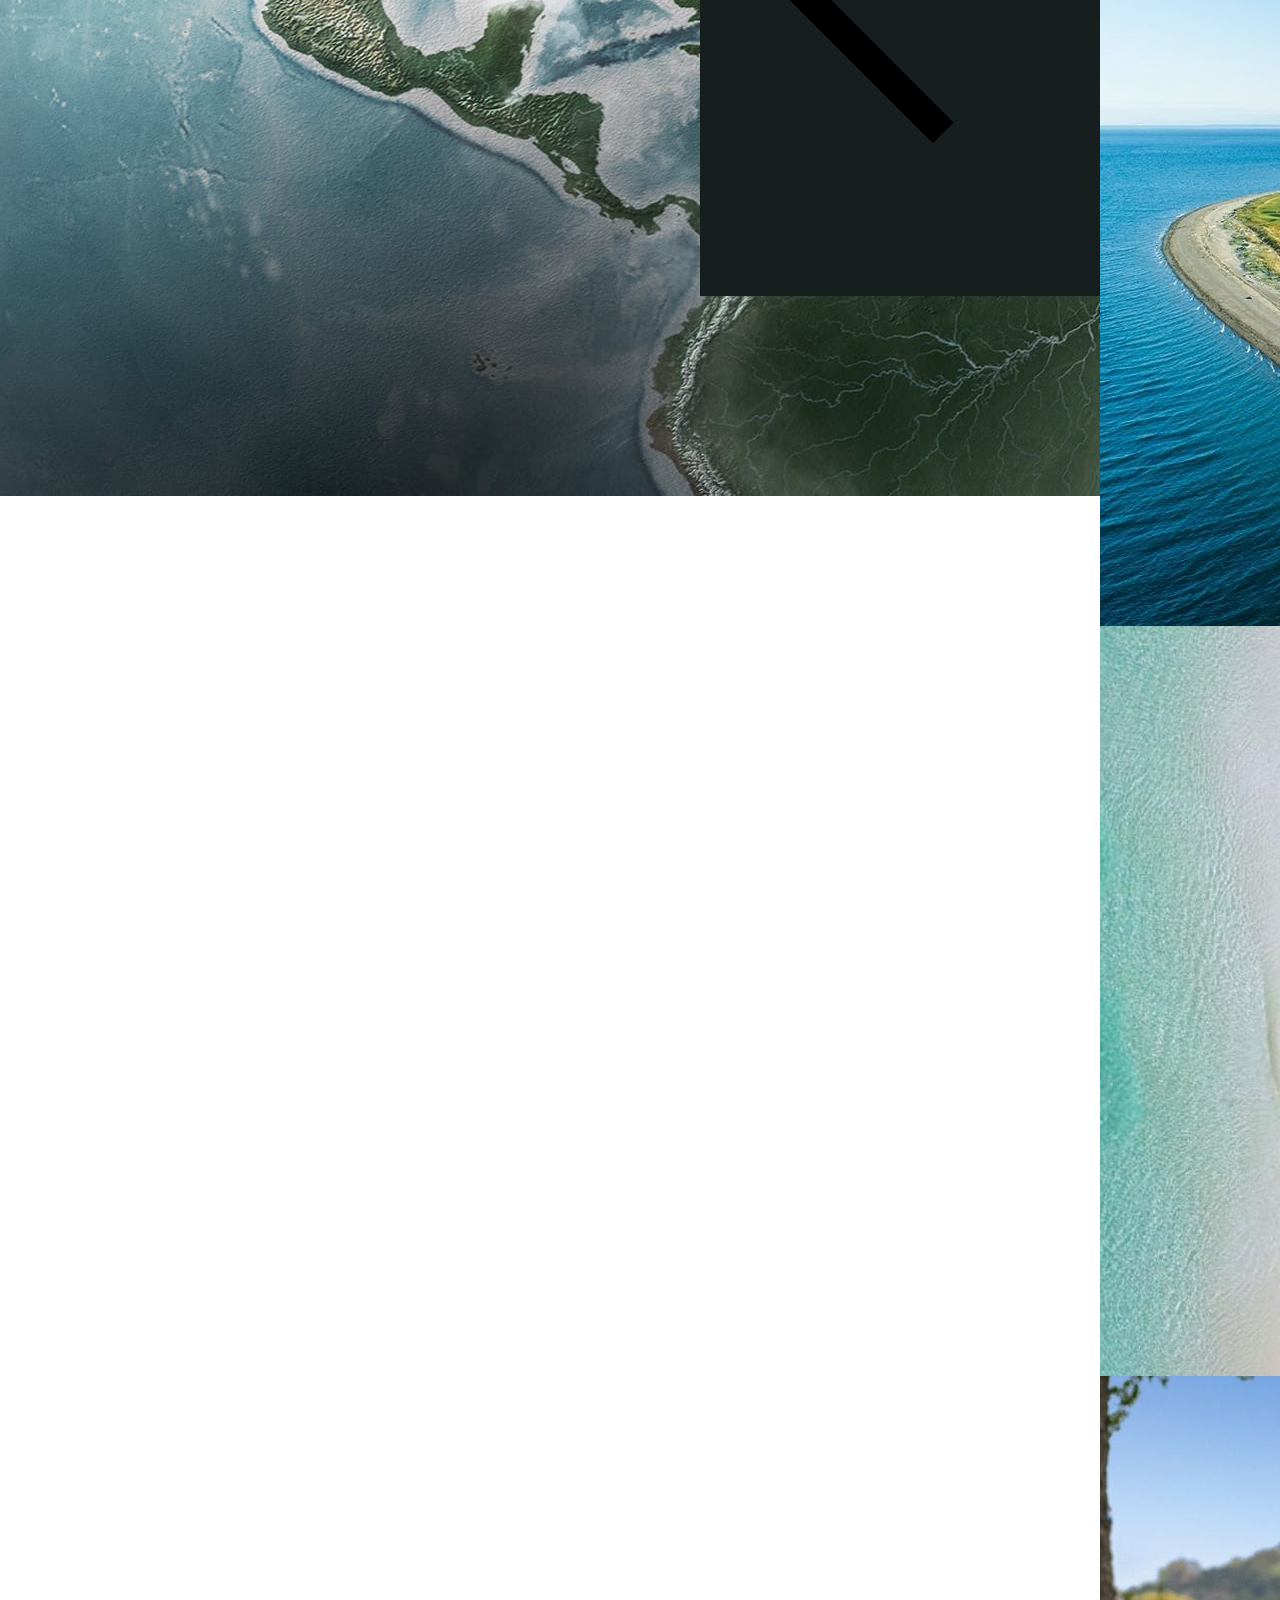
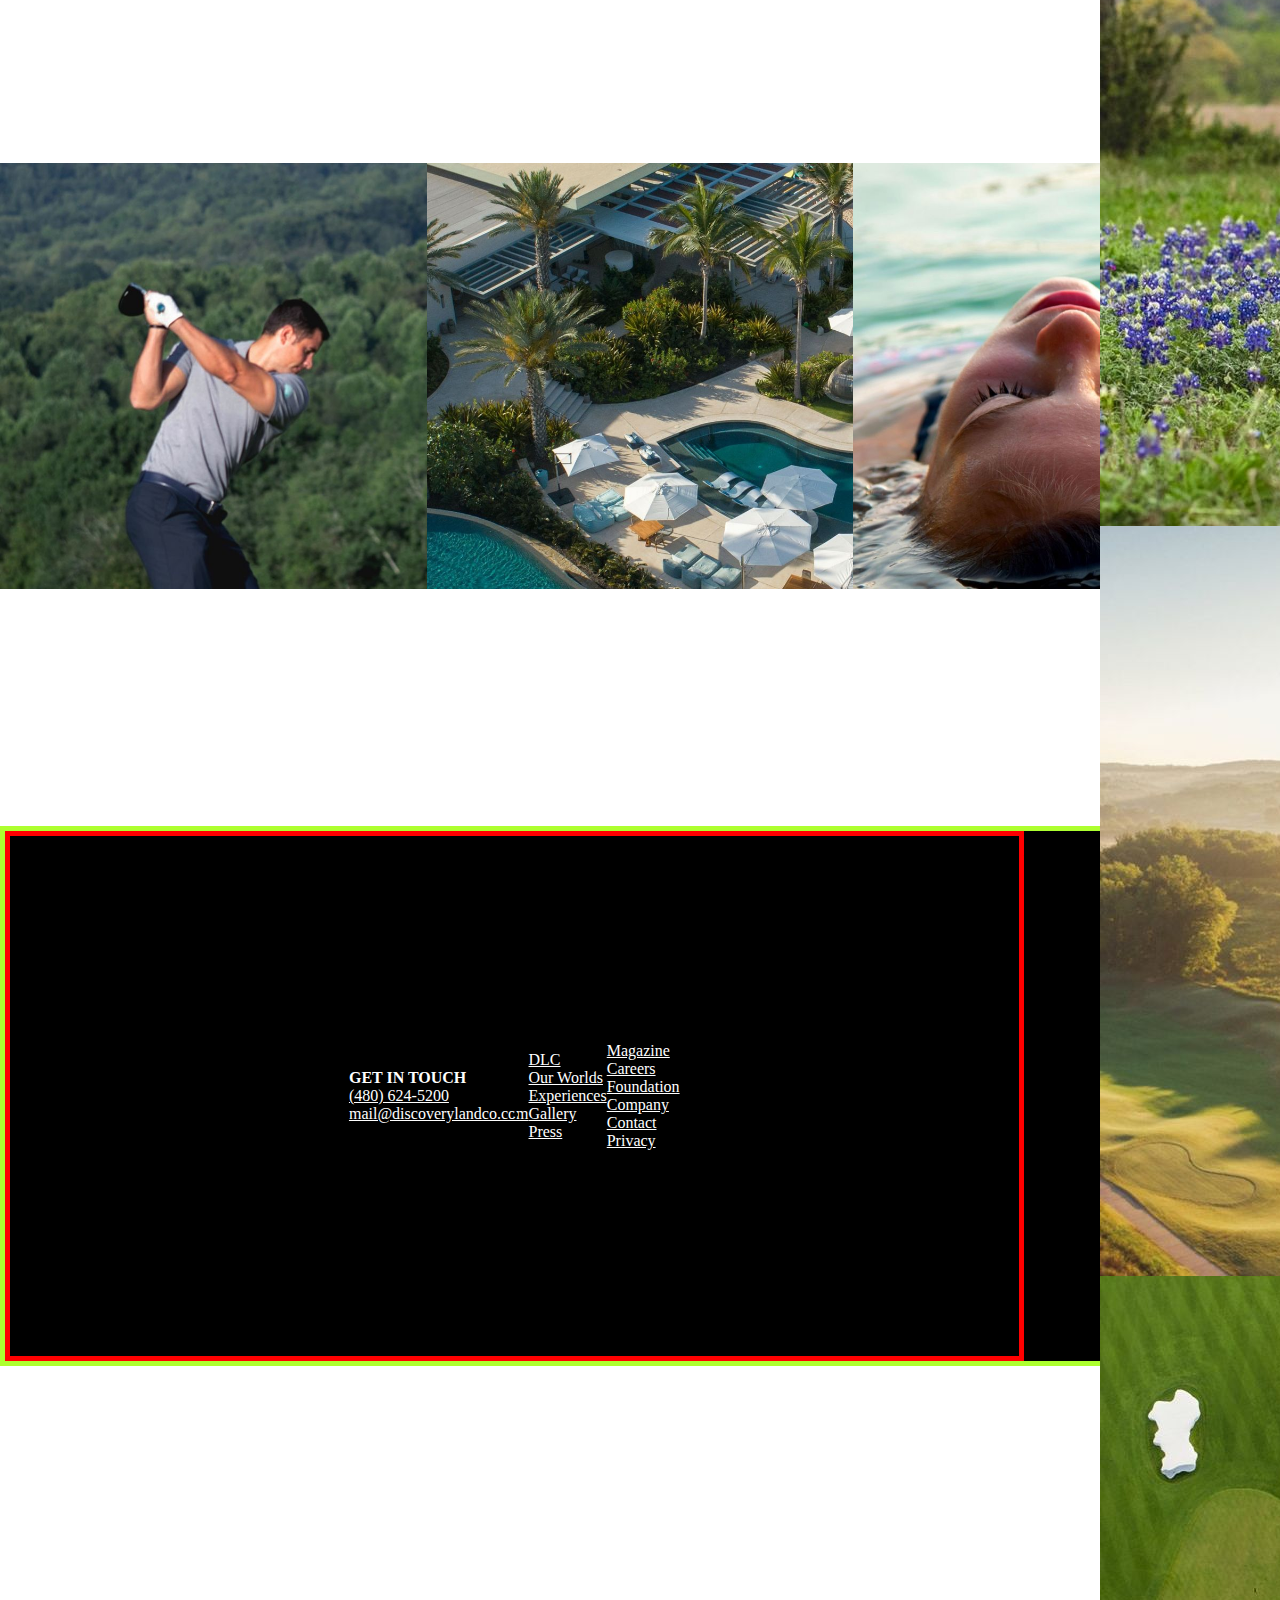
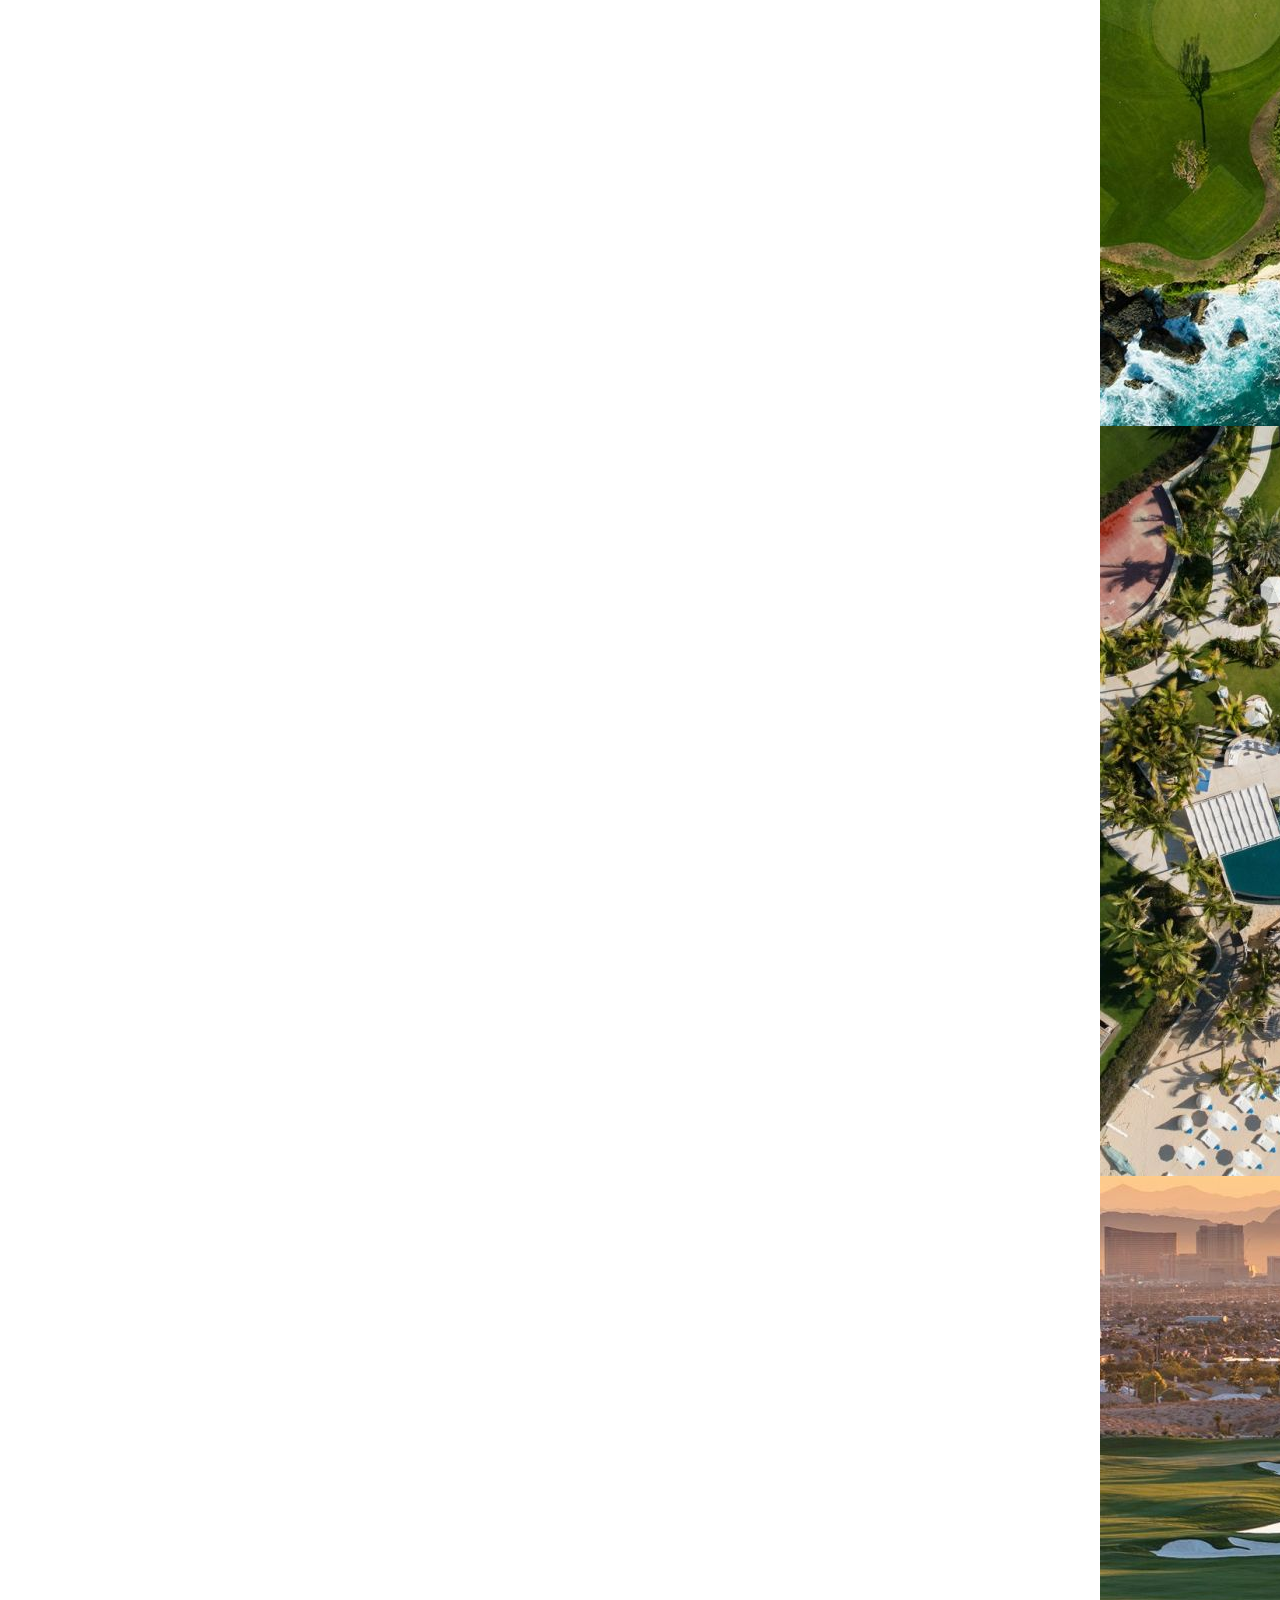
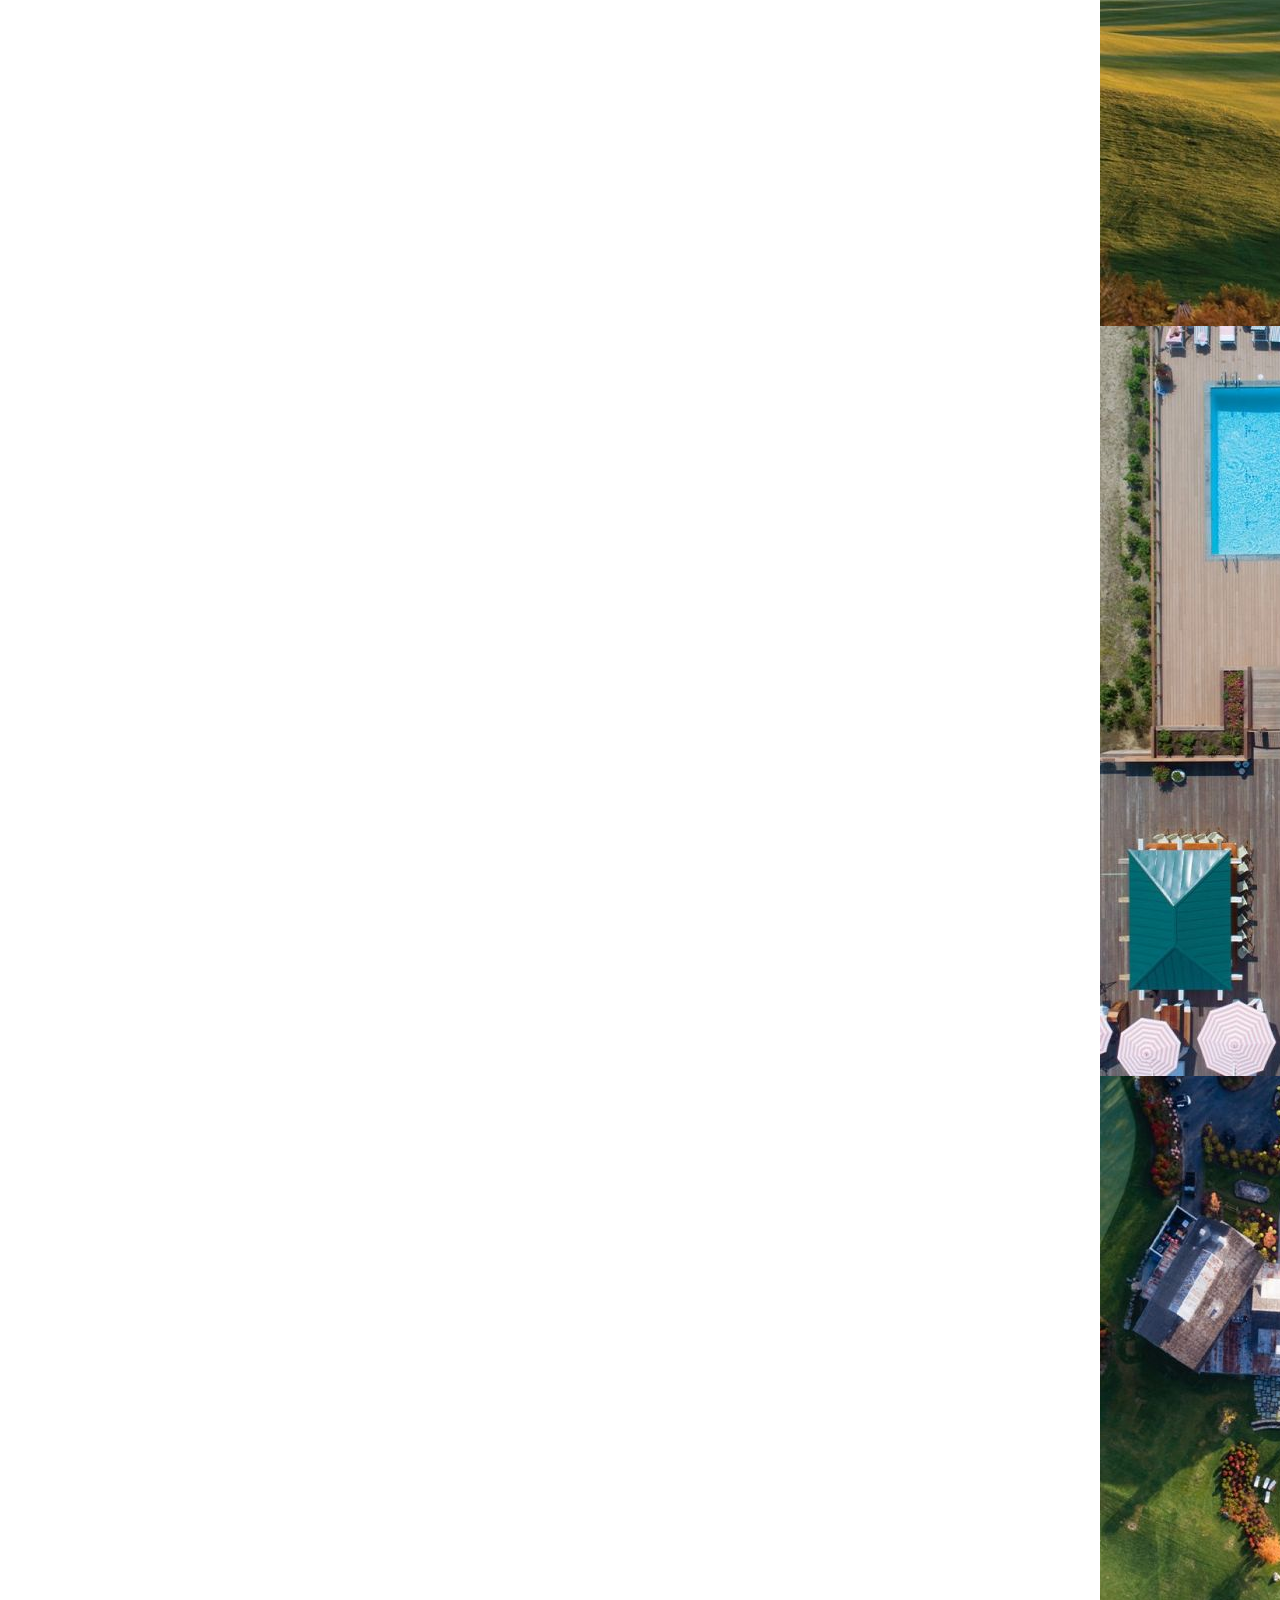
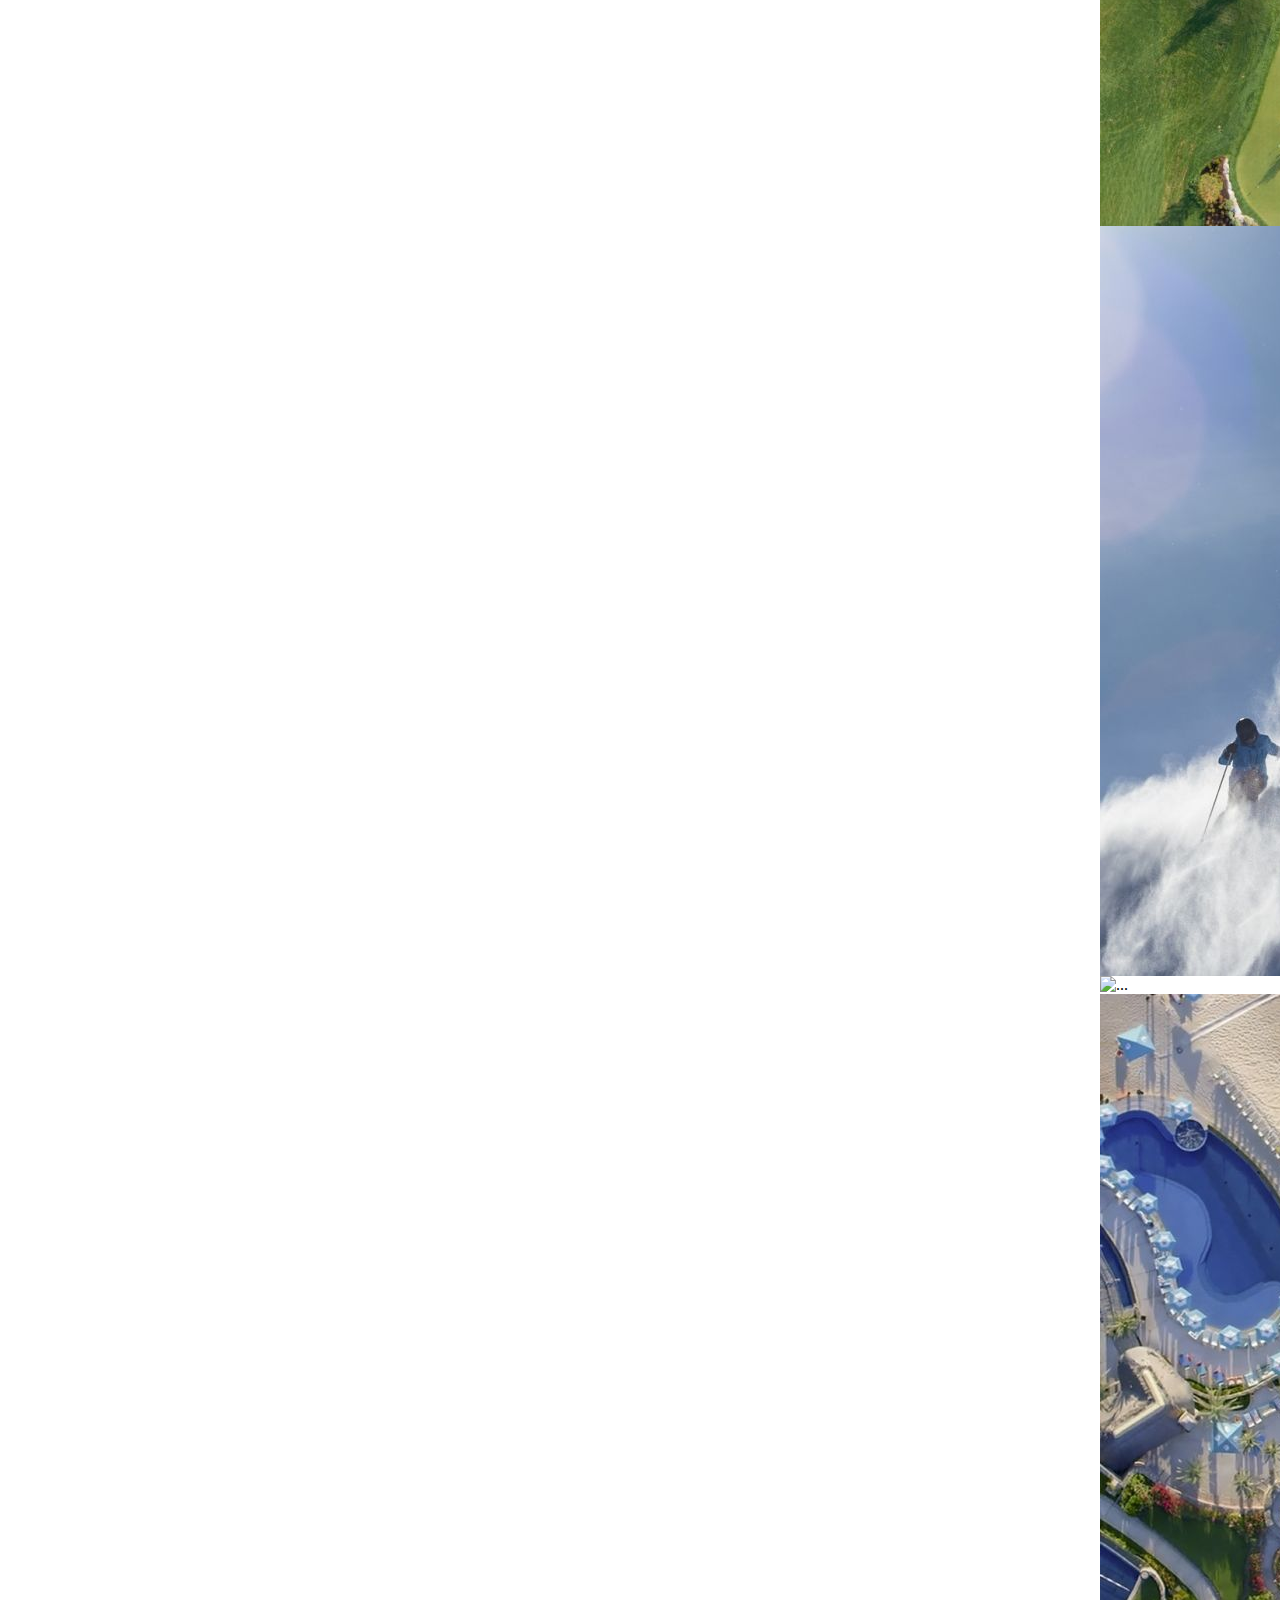
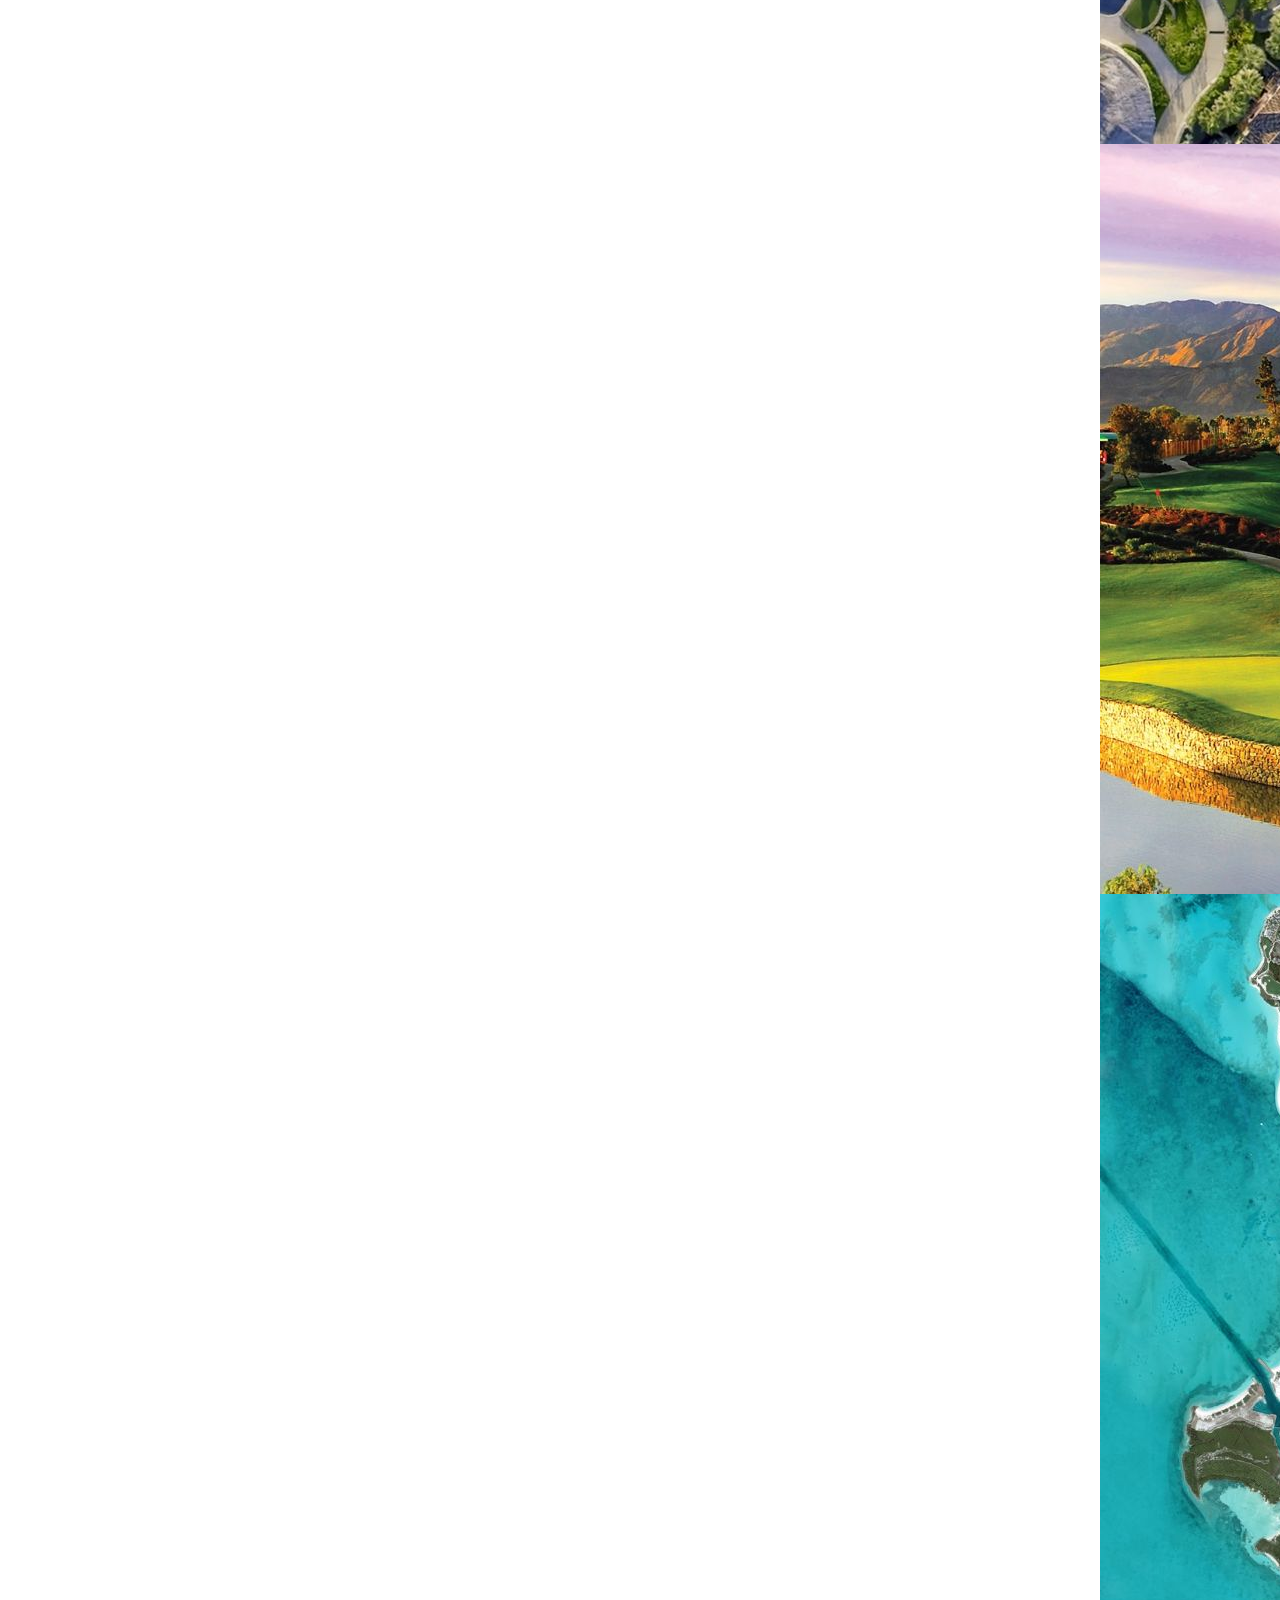
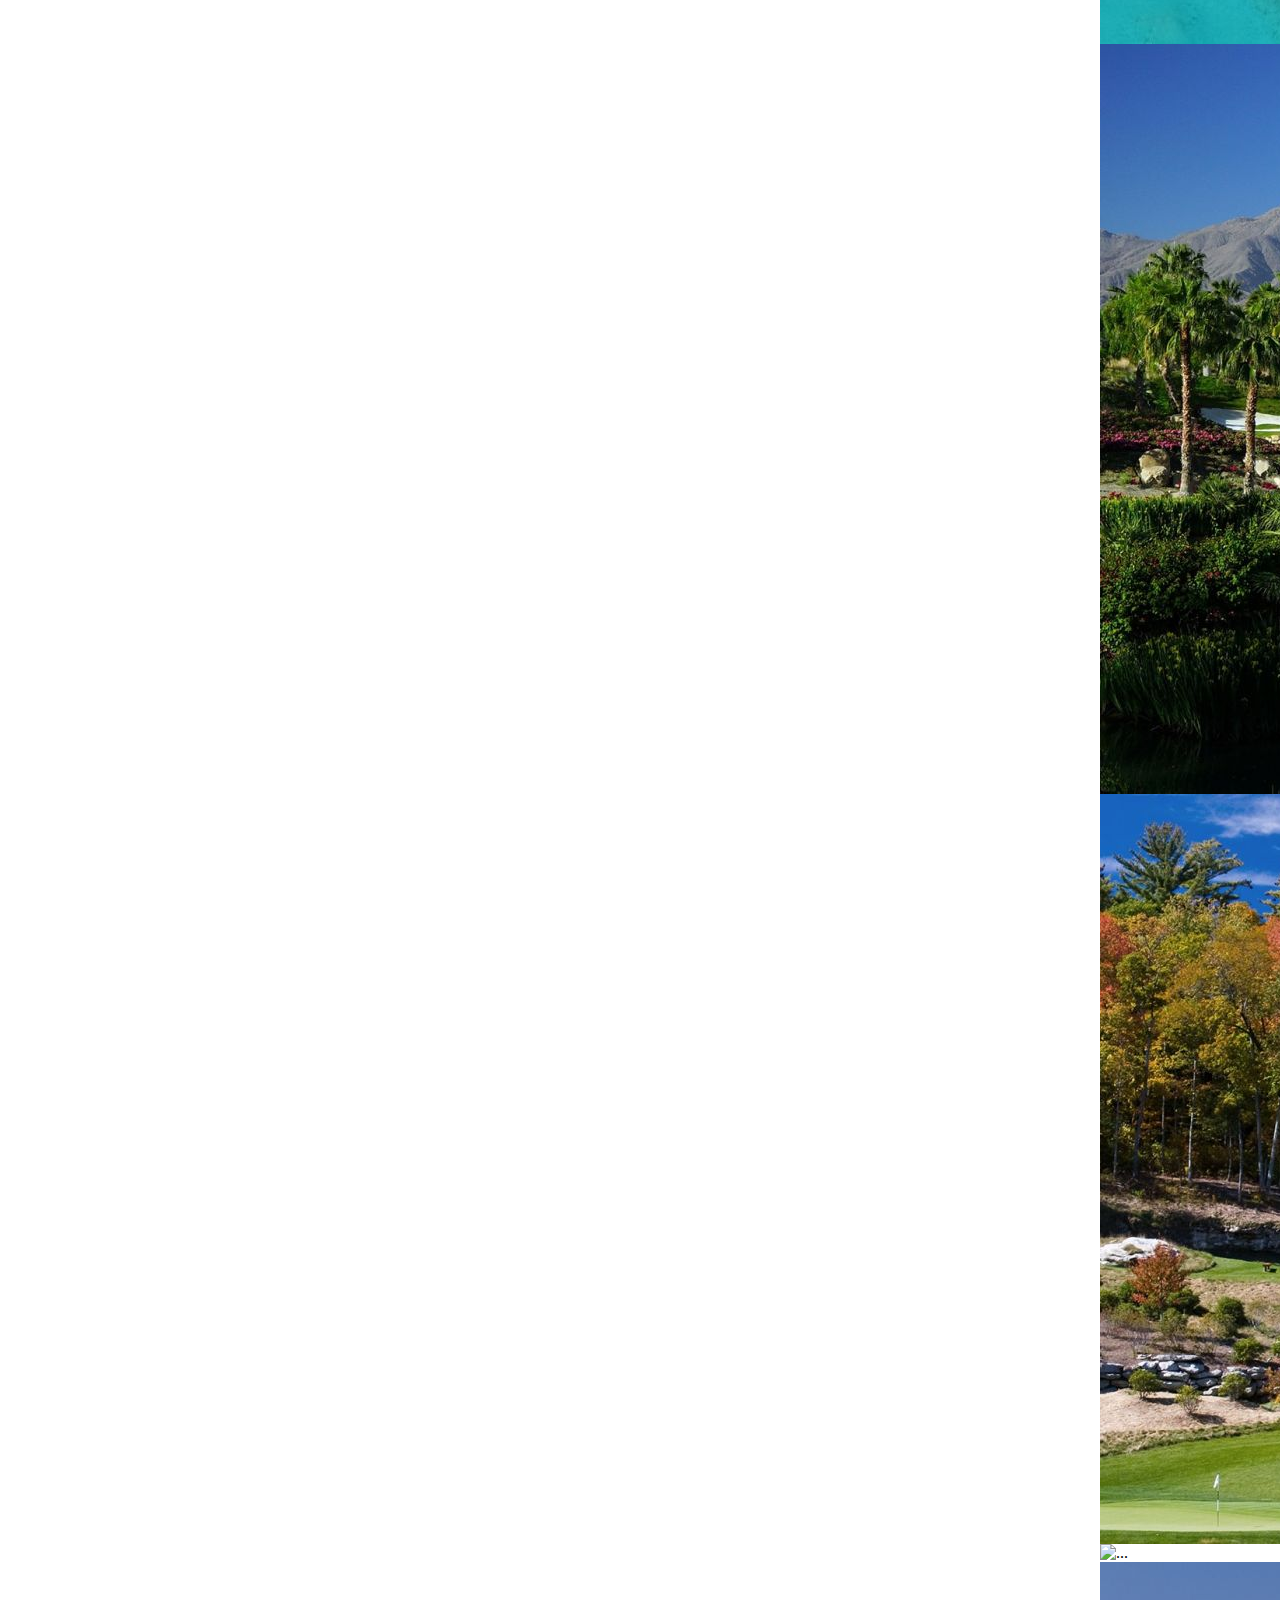
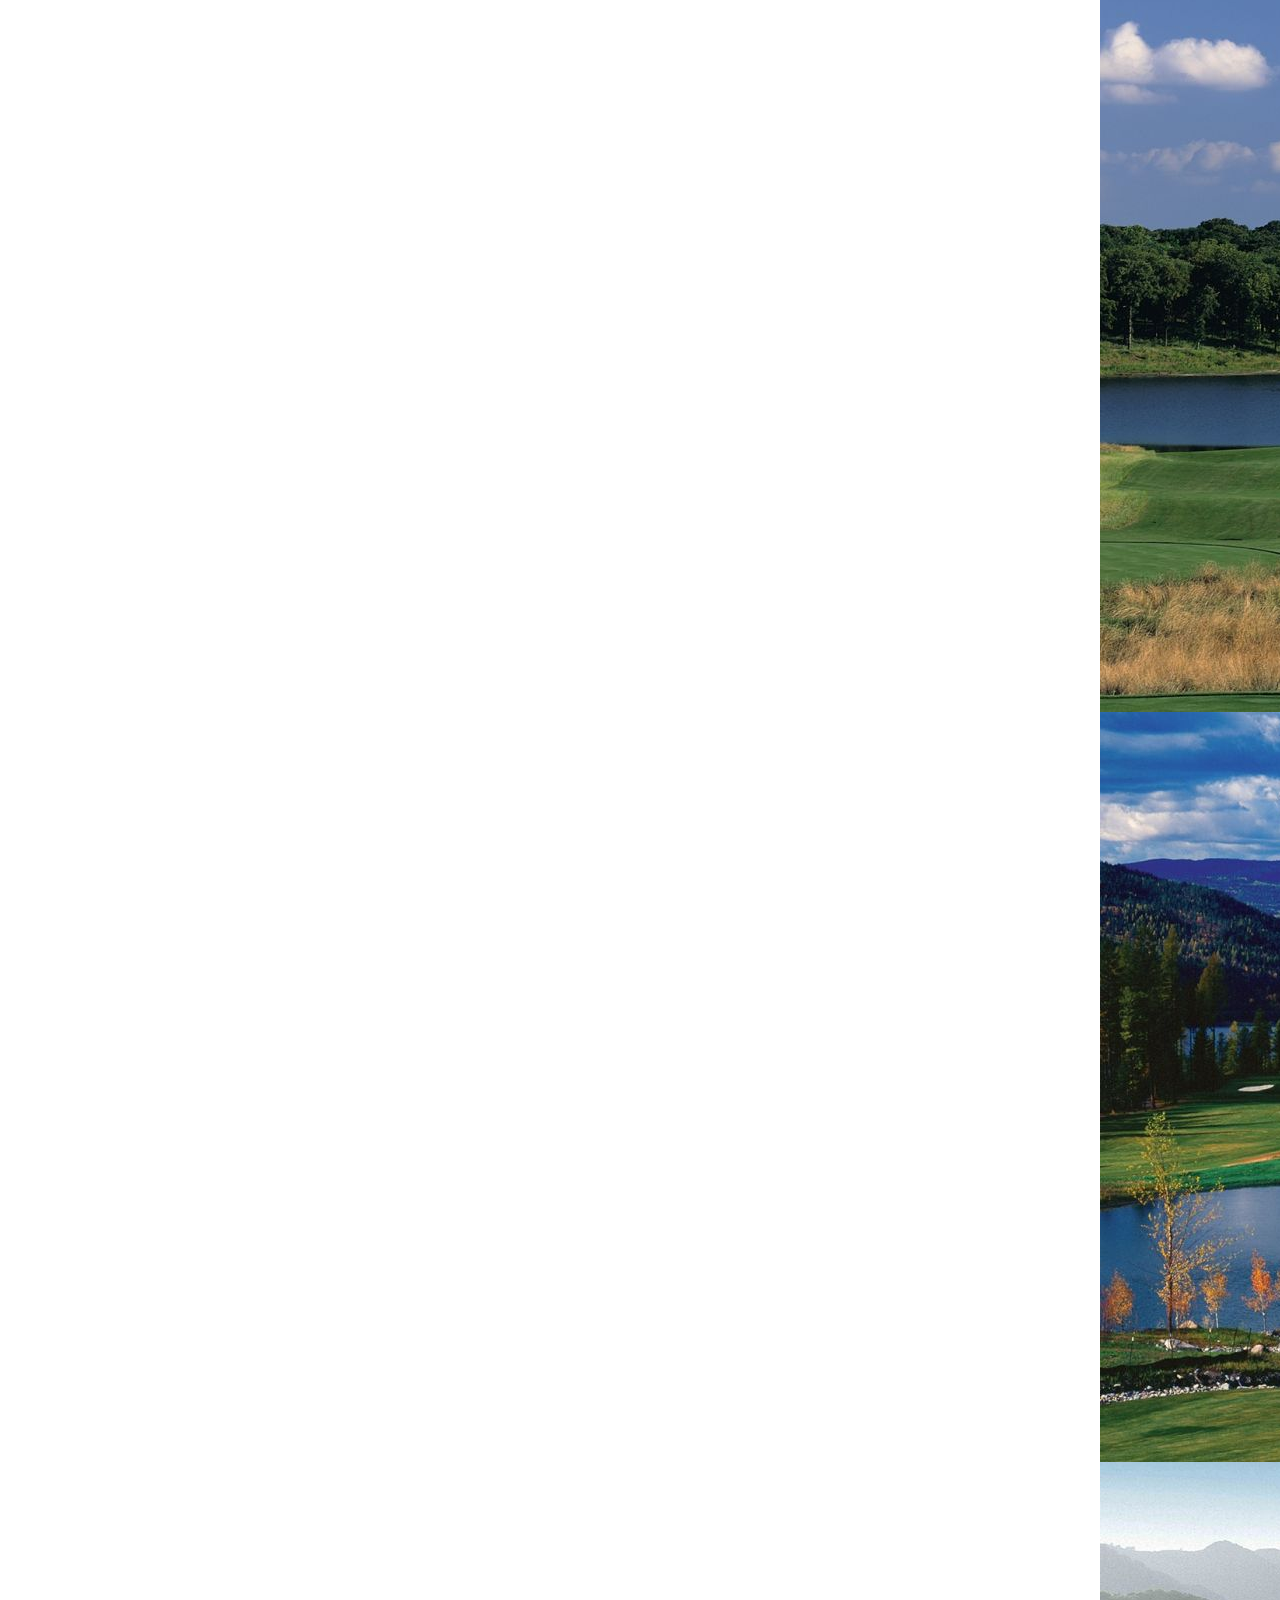
==== commit 49ab3cbe: "commit" ====
--- a/index.html
+++ b/index.html
@@ -307,7 +307,7 @@
                 <ul>
                     <li><a href="/aboutDLC.html">About DLC</a></li>
                     <li><a href="/ourWorlds.html">Our Worlds</a></li>
-                    <li><a href="#">Experiences</a></li>
+                    <li><a href="experiences.html">Experiences</a></li>
                     <li><a href="/gallery.html">Gallery</a></li>
                     <li><a href="#">Press</a></li>
                 </ul>
@@ -335,58 +335,145 @@
             <img src="gallery3.jpg">
         </div>
     </section>
+    <div class="lands">
+        <img src="lands1.jpg" alt="">
+        <div class="blackbox">
+            <svg xmlns="http://www.w3.org/2000/svg" viewBox="0 0 28.06 20.91">
+                <path
+                    d="M28.06 9.81H2.2l8.89-8.9c.01-.03-.9-.91-.9-.91l-10 10c0 .01-.01.01-.02.02l-.04.04c-.01.01-.02.02-.02.03-.01.01-.02.03-.03.05-.01.01-.01.03-.02.04 0 .01-.01.02-.01.03v.02c-.01.01-.01.03-.01.04 0 .02-.01.03-.01.05 0 .01 0 .03-.01.04 0 .02 0 .03-.01.05v.1c0 .02 0 .03.01.05 0 .01 0 .03.01.04 0 .02.01.03.01.05 0 .01.01.03.01.04 0 .01 0 .01.01.02 0 .01.01.02.02.03.01.01.01.03.02.04.01.02.02.03.03.05.01.01.02.02.02.03.01.01.02.03.04.04l.02.02 10 10c0 .01.91-.91.91-.91L2.2 11.1h25.86V9.81z">
+                </path>
+            </svg>
+        </div>
+        <link href="https://cdn.jsdelivr.net/npm/bootstrap@5.0.0-beta3/dist/css/bootstrap.min.css" rel="stylesheet"
+            integrity="sha384-eOJMYsd53ii+scO/bJGFsiCZc+5NDVN2yr8+0RDqr0Ql0h+rP48ckxlpbzKgwra6" crossorigin="anonymous">
+
+        <div id="carouselExampleControls" class="carousel slide" data-bs-ride="carousel">
+            <div class="carousel-inner">
+                <div class="carousel-item active">
+                    <img src="Caro1.jpg" class="d-block w-100" alt="...">
+                </div>
+                <div class="carousel-item">
+                    <img src="Caro2.jpg" class="d-block w-100" alt="...">
+                </div>
+                <div class="carousel-item">
+                    <img src="Caro3.jpg" class="d-block w-100" alt="...">
+                </div>
+                <div class="carousel-item">
+                    <img src="Caro4.jpg" class="d-block w-100" alt="...">
+                </div>
+                <div class="carousel-item">
+                    <img src="Caro5.jpg" class="d-block w-100" alt="...">
+                </div>
+                <div class="carousel-item">
+                    <img src="Caro6.jpg" class="d-block w-100" alt="...">
+                </div>
+                <div class="carousel-item">
+                    <img src="Caro7.jpg" class="d-block w-100" alt="...">
+                </div>
+                <div class="carousel-item">
+                    <img src="Caro8.jpg" class="d-block w-100" alt="...">
+                </div>
+                <div class="carousel-item">
+                    <img src="Caro9.jpg" class="d-block w-100" alt="...">
+                </div>
+                <div class="carousel-item">
+                    <img src="Caro10.jpg" class="d-block w-100" alt="...">
+                </div>
+                <div class="carousel-item">
+                    <img src="Caro11.jpg.jpg" class="d-block w-100" alt="...">
+                </div>
+                <div class="carousel-item">
+                    <img src="Caro12.jpg" class="d-block w-100" alt="...">
+                </div>
+                <div class="carousel-item">
+                    <img src="Caro13.jpg" class="d-block w-100" alt="...">
+                </div>
+                <div class="carousel-item">
+                    <img src="Caro14.jpg" class="d-block w-100" alt="...">
+                </div>
+                <div class="carousel-item">
+                    <img src="Caro15.jpg" class="d-block w-100" alt="...">
+                </div>
+                <div class="carousel-item">
+                    <img src="Caro16.jpg" class="d-block w-100" alt="...">
+                </div>
+                <div class="carousel-item">
+                    <img src="Caro17.jpg" class="d-block w-100" alt="...">
+                </div>
+                <div class="carousel-item">
+                    <img src="Caro18.jpg" class="d-block w-100" alt="...">
+                </div>
+                <div class="carousel-item">
+                    <img src="Caro19.jpg" class="d-block w-100" alt="...">
+                </div>
+                <div class="carousel-item">
+                    <img src="Caro20.jpg" class="d-block w-100" alt="...">
+                </div>
+                <div class="carousel-item">
+                    <img src="Caro21.jpg" class="d-block w-100" alt="...">
+                </div>
+                <div class="carousel-item">
+                    <img src="Caro22.jpg" class="d-block w-100" alt="...">
+                </div>
+                <div class="carousel-item">
+                    <img src="Caro23.jpg" class="d-block w-100" alt="...">
+                </div>
+                <div class="carousel-item">
+                    <img src="Caro24.jpg" class="d-block w-100" alt="...">
+                </div>
+                <div class="carousel-item">
+                    <img src="Caro25.jpg" class="d-block w-100" alt="...">
+                </div>
+            </div>
+
+        </div>
+    </div>
     <div class="containers">
         <div class="section2">
-            <img src="experiences.jpg" class="img2">
-            <div class="h4">
-                <h4>Experiences</h4>
-            </div>
+            <img src="experiences.jpg" width="100%">
+            <!-- <h1>Experiences</h1> -->
         </div>
         <div class="section2">
-            <img src="lifestyle1.jpg" class="img2">
-            <div class="h4">
-                <h4>Lifestyle</h4>
-            </div>
+            <img src="lifestyle1.jpg" width="100%">
+            <!-- <h1>lifestyle</h1> -->
         </div>
         <div class="section2">
-            <img src="wellness1.jpg" class="img2">
-            <div class="h4">
-                <h4>Wellness</h4>
-            </div>
+            <img src="wellness1.jpg" width="100%">
+            <!-- <h1>Wellness</h1> -->
         </div>
     </div>
     <footer class="footer">
-        <div class="container">
-            <div class="row">
-                <div class="footer-col">
-                    <h4>GET IN TOUCH</h4>
-                    <ul>
-                        <li><a href="#">(480) 624-5200</a></li>
-                        <li><a href="#">mail@discoverylandco.com</a></li>
-                    </ul>
-                </div>
-                <div class="footer-col">
-                    <ul>
-                        <li><a href="#"> DLC</a></li>
-                        <li><a href="#">Our Worlds</a></li>
-                        <li><a href="#">Experiences</a></li>
-                        <li><a href="#">Gallery</a></li>
-                        <li><a href="#">Press</a></li>
-                    </ul>
-                </div>
-                <div class="footer-col">
-                    <ul>
-                        <li><a href="#">Magazine</a></li>
-                        <li><a href="#">Careers</a></li>
-                        <li><a href="#">Foundation</a></li>
-                        <li><a href="#">Company</a></li>
-                        <li><a href="#">Contact</a></li>
-                        <li><a href="#">Privacy</a></li>
-                    </ul>
-                </div>
-
-            </div>
-
+        <div class="row">
+            <div class="footer-col">
+                <h4>GET IN TOUCH</h4>
+                <ul>
+                    <li><a href="#">(480) 624-5200</a></li>
+                    <li><a href="#">mail@discoverylandco.com</a></li>
+                </ul>
+            </div>
+            <div class="footer-col">
+                <ul>
+                    <li><a href="#"> DLC</a></li>
+                    <li><a href="#">Our Worlds</a></li>
+                    <li><a href="#">Experiences</a></li>
+                    <li><a href="#">Gallery</a></li>
+                    <li><a href="#">Press</a></li>
+                </ul>
+            </div>
+            <div class="footer-col">
+                <ul>
+                    <li><a href="#">Magazine</a></li>
+                    <li><a href="#">Careers</a></li>
+                    <li><a href="#">Foundation</a></li>
+                    <li><a href="#">Company</a></li>
+                    <li><a href="#">Contact</a></li>
+                    <li><a href="#">Privacy</a></li>
+                </ul>
+            </div>
+        </div>
+
+        <p>© Discovery Land Company. All rights reserved.</p>
+        </div>
         </div>
     </footer>
 
--- a/style.css
+++ b/style.css
@@ -1,3 +1,24 @@
+.blackbox{
+    background-color:#161f1e;
+    height: 70%;
+    width: 50%;
+    position: relative;
+    left: 700px;
+    bottom: 830px;
+}
+.blackbox button{
+    height:20px;
+    width:50px;
+}
+.carousel {
+    width:300px;
+    height:400px;
+    transform: translate(1100px,-1250px);
+}
+.section2{
+    float: left;
+    width: 33.33%;
+}
 .headerclass{
     height: 120vh;
     width: 100vw;
@@ -60,34 +81,47 @@
     text-align: start;
     position: relative;
 }
+/* CSS FOR FOOTER IS GIVEN BELOW  */
 .footer{
+    border: 5px solid greenyellow;
     background-color: #000000;
     height: 60vh;
     width: 100vw;
-}
-.all-footer{
-    margin: 0;
-    padding: 0;
-    position: relative;
-    background-color: transparent;
-    box-sizing: border-box;
-}
-.footer-col ul li{
-    background-color: black;
-}
-.row{
     display: flex;
-    flex-wrap: wrap;
-}
-.footer-col{
-    width: 30%;
-    padding: 0 120px;
+    flex-direction: row;
+    justify-content: center;
 }
 .footer-col h4{
     color: #fff;
 }
-.container{
+.row{
+    border: 5px solid red;
+    width: 100%;
     display: flex;
-    justify-content: flex-end;
+    flex-direction: row; 
+    justify-content: center;
+    align-items: center;
+}
+/* MEDIA QUERY IS LISTED BELOW  */
+@media (max-width:990px){
+    .logo{
+        margin-top: -100px;
+    }
+    .navItem{
+        margin-right: 500px;
+    }
+    .navItem li a{
+        color: black;
+    }
+    #myvideo{
+        width:100%;
+    }
+    .image{
+        height: 600px;
+        width: 60%;
+    }
+    .con{
+        border: 5px solid red;
+    }
 
 }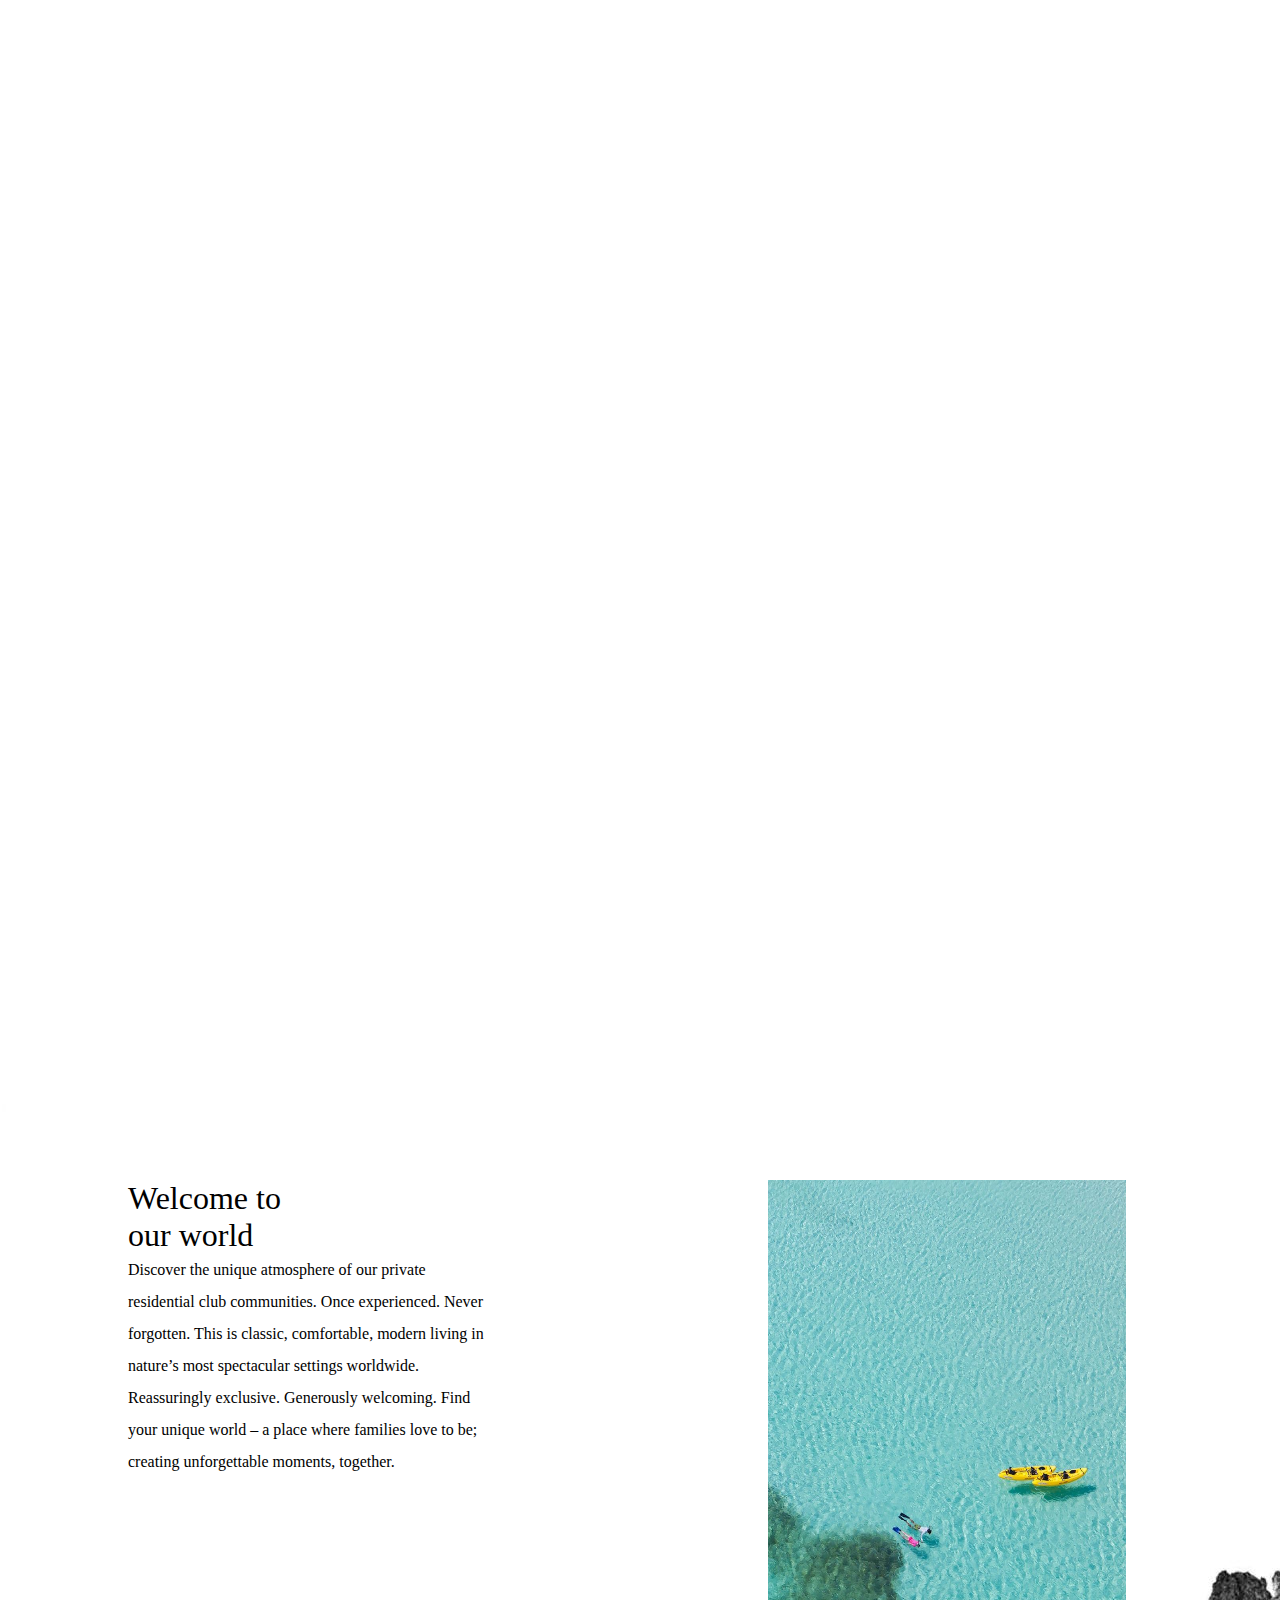
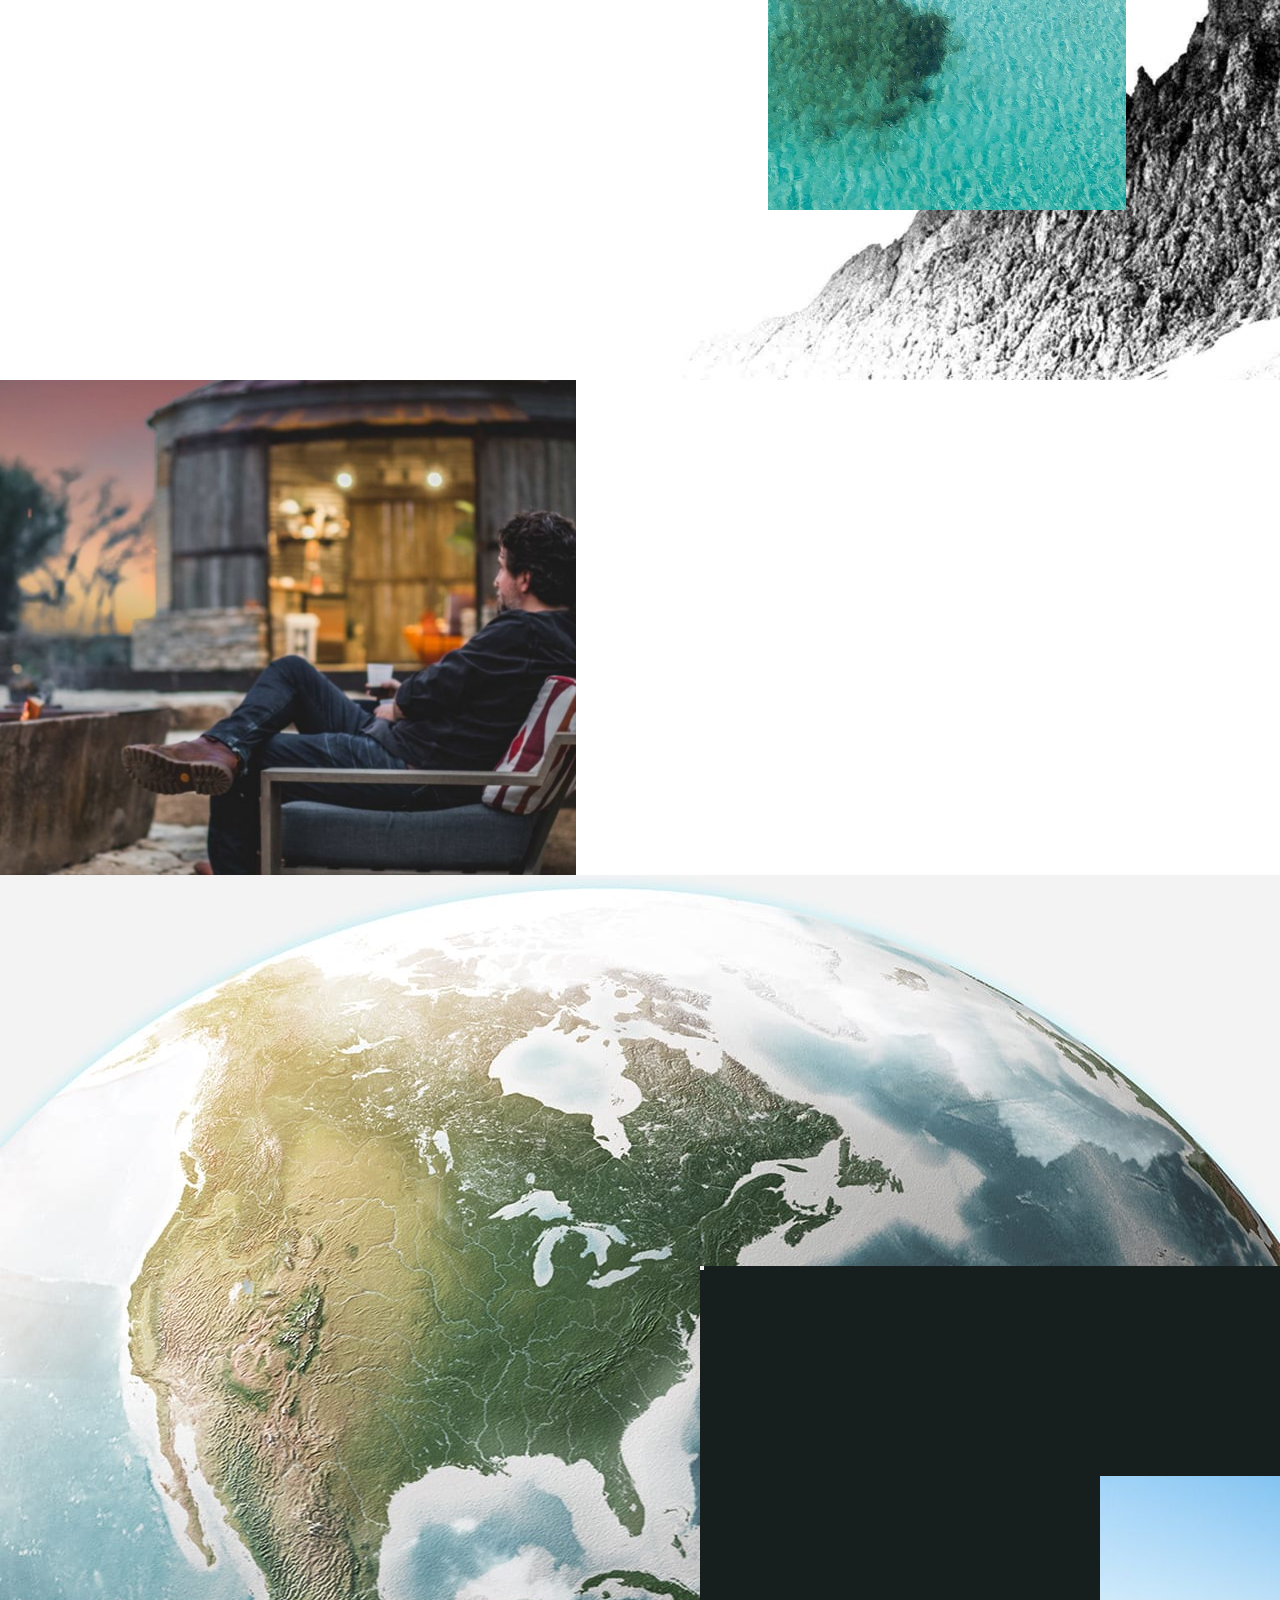
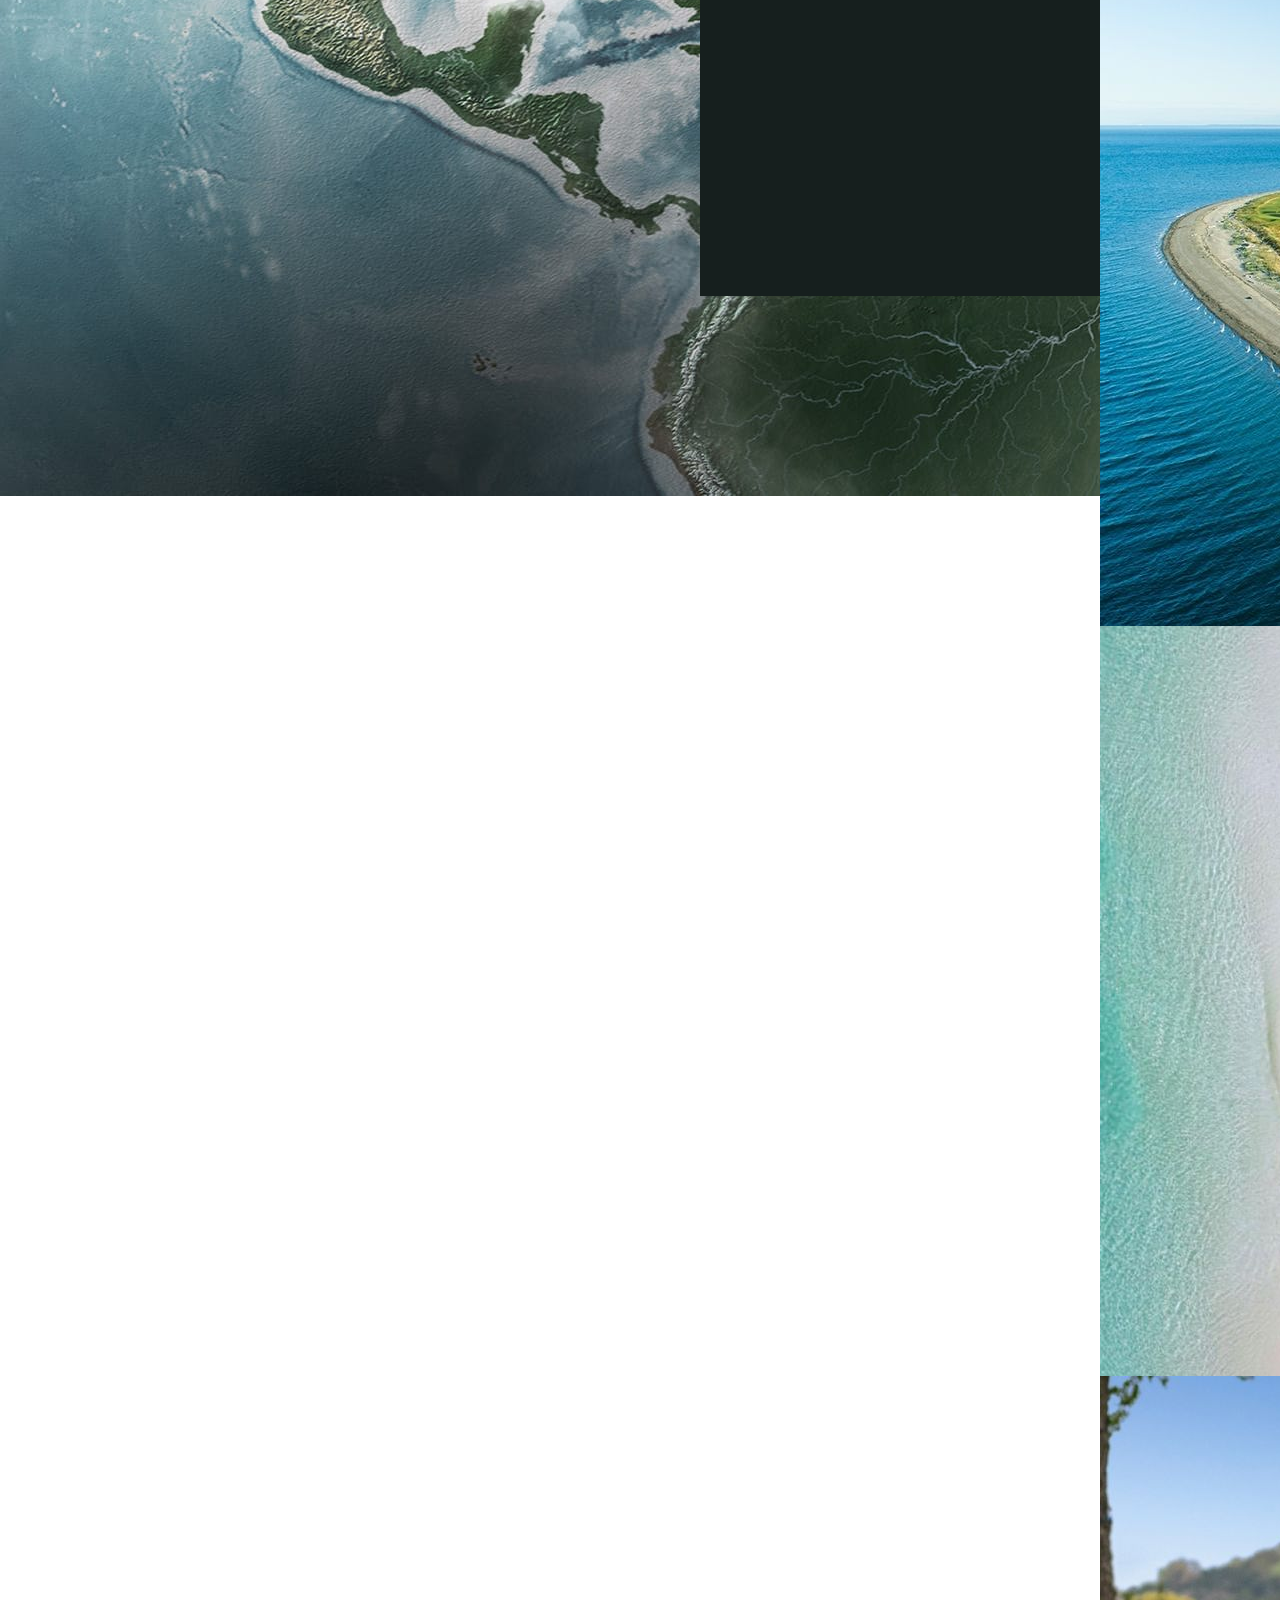
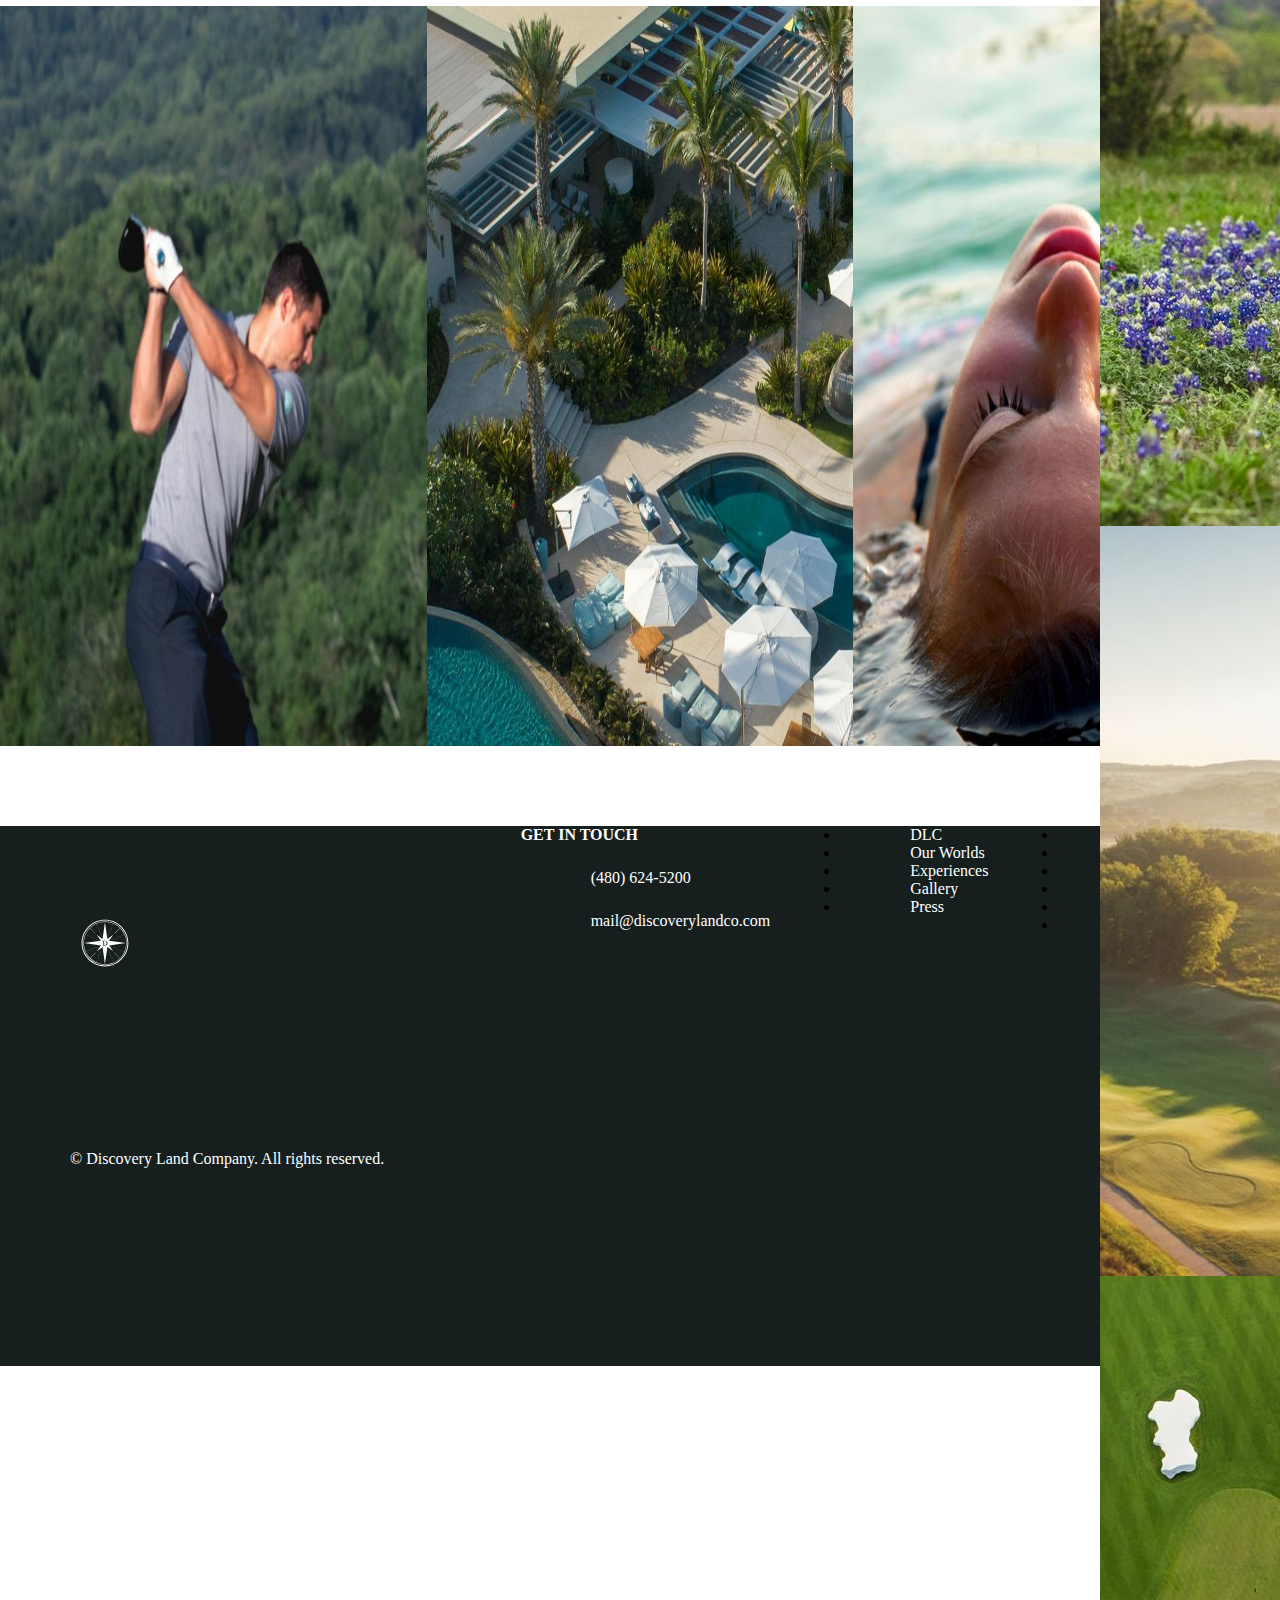
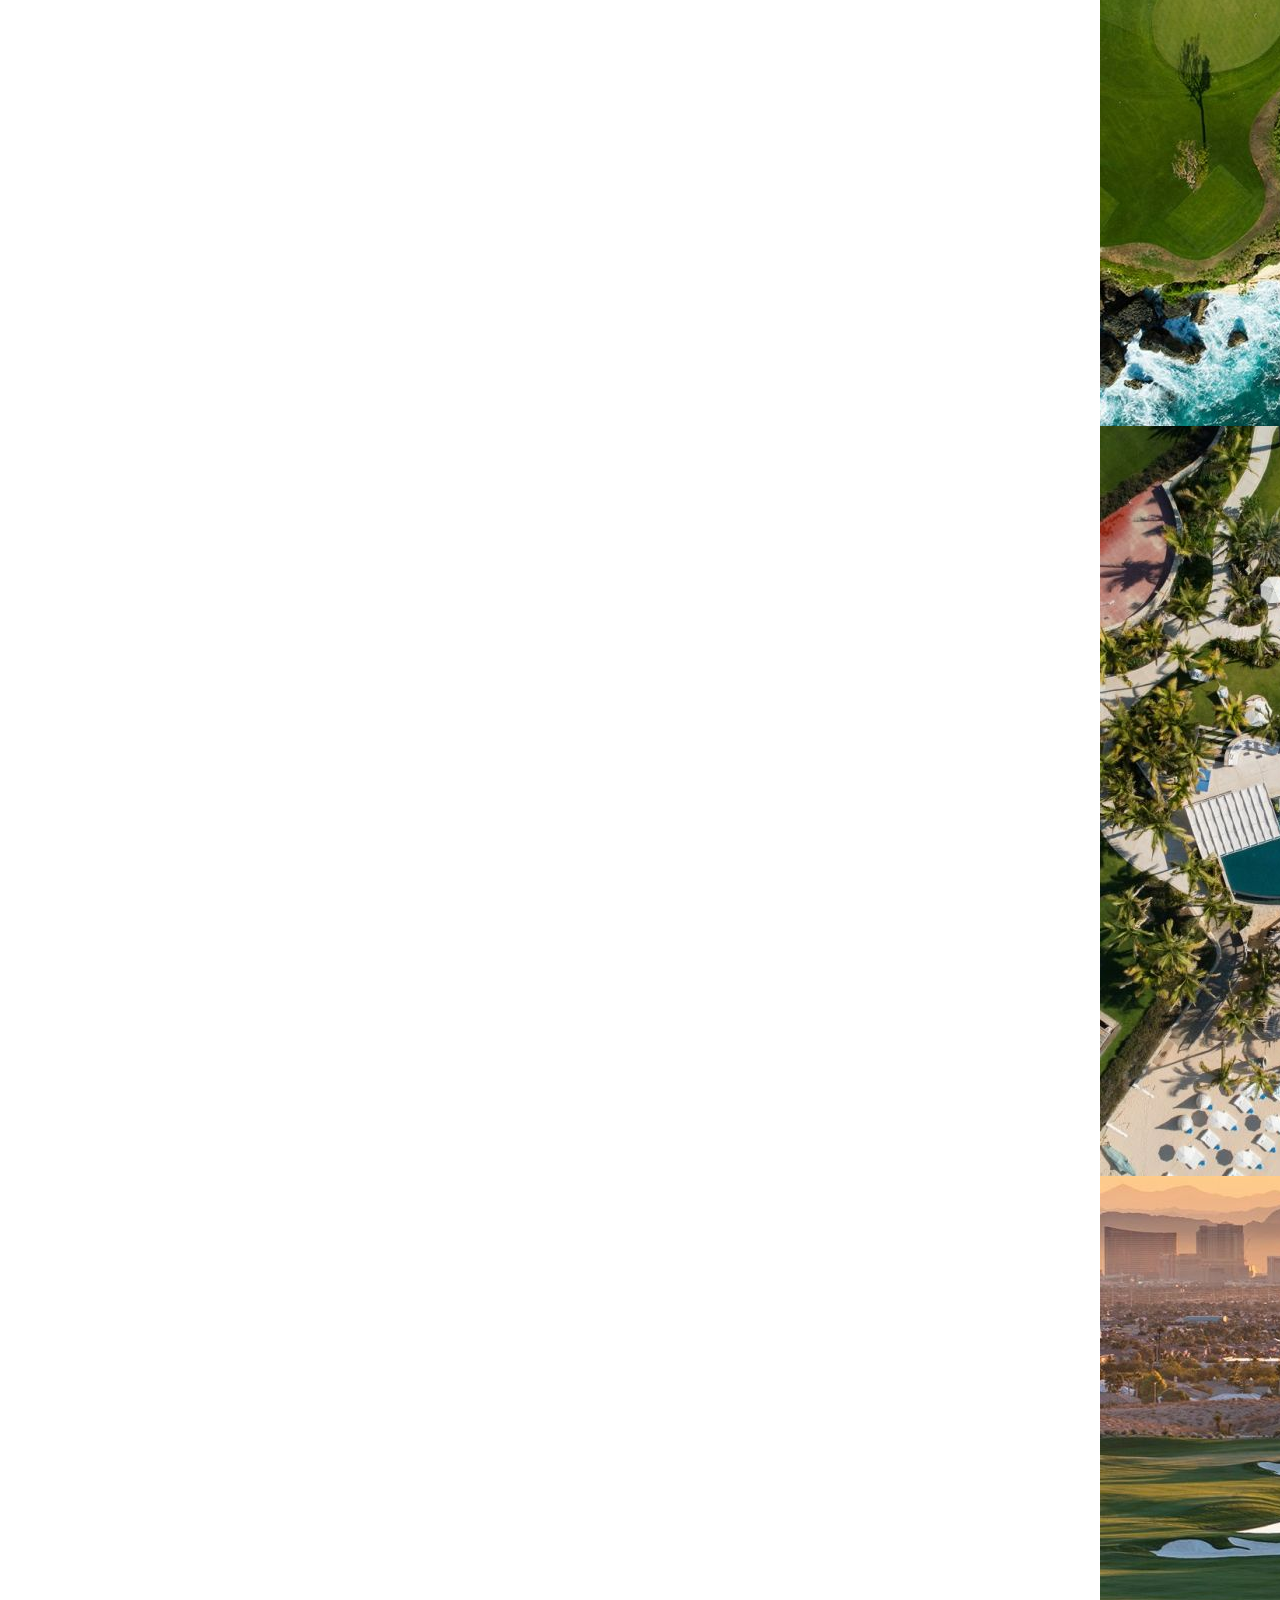
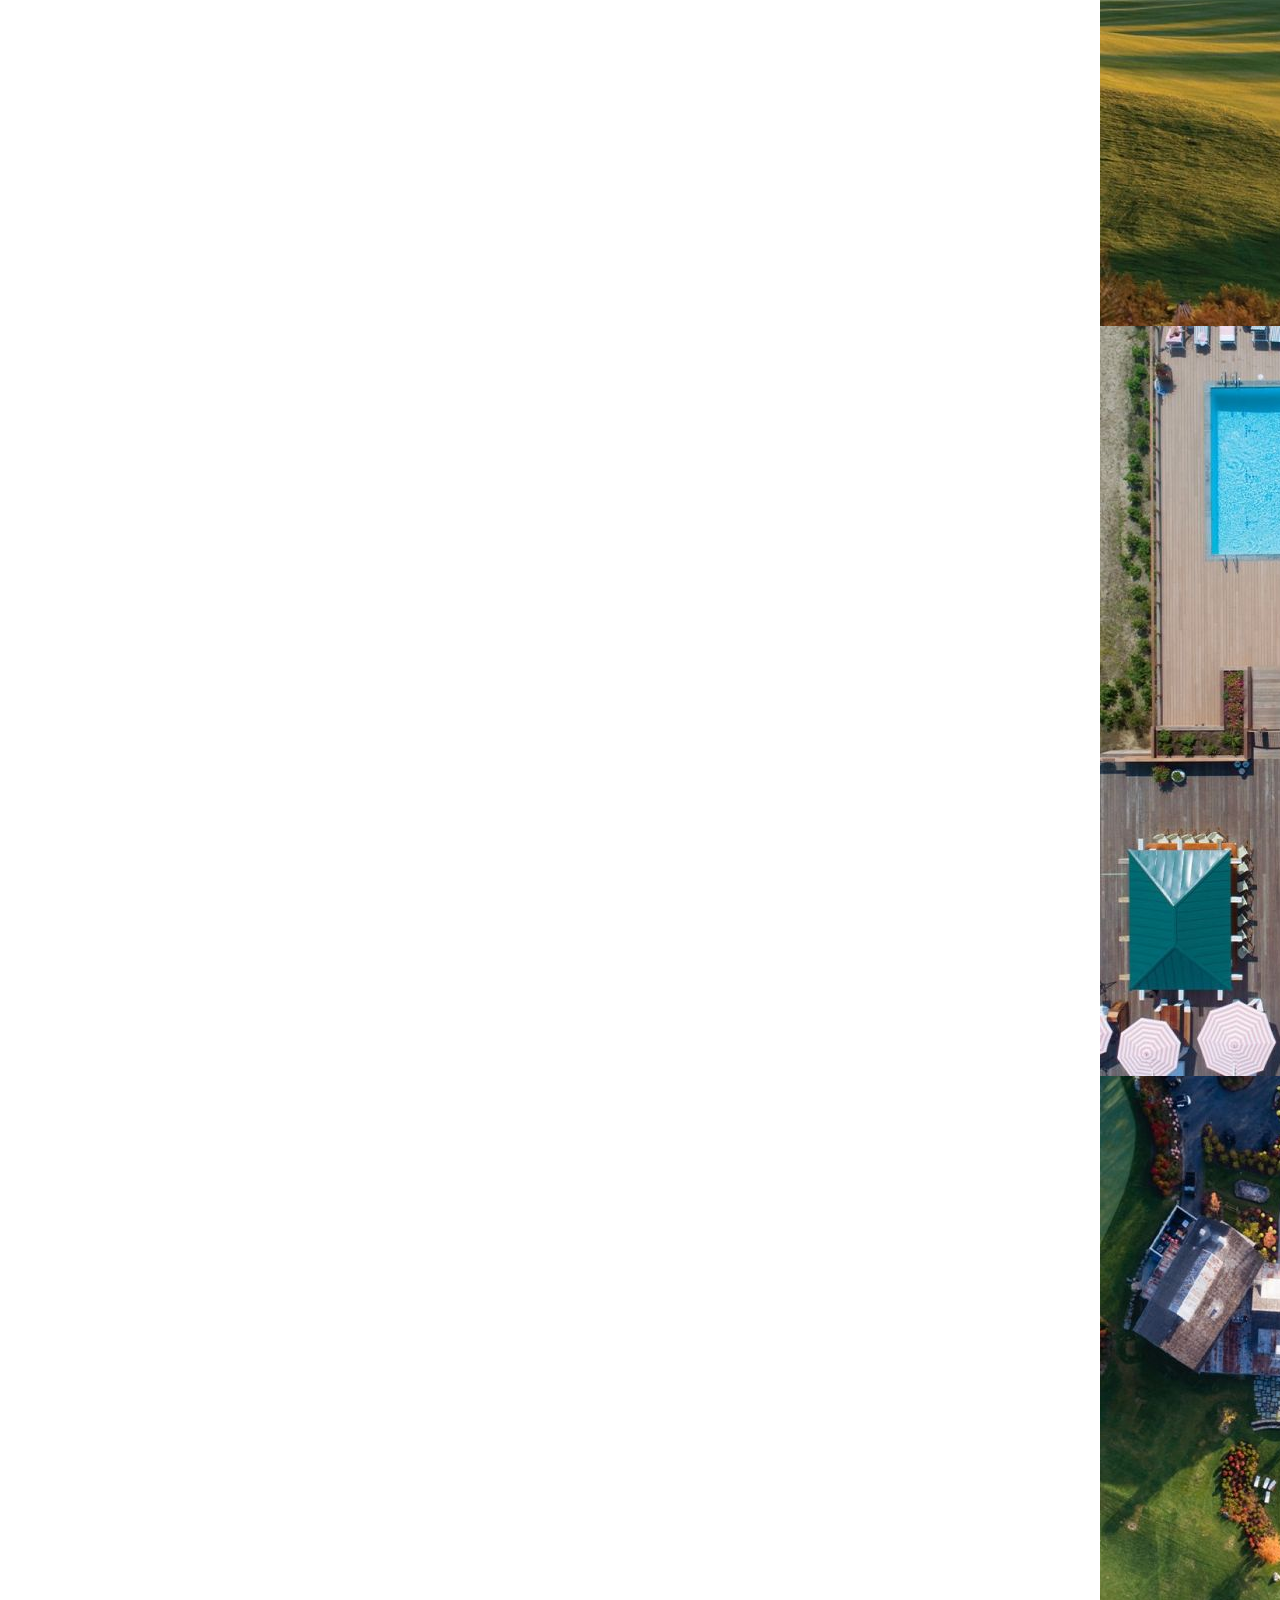
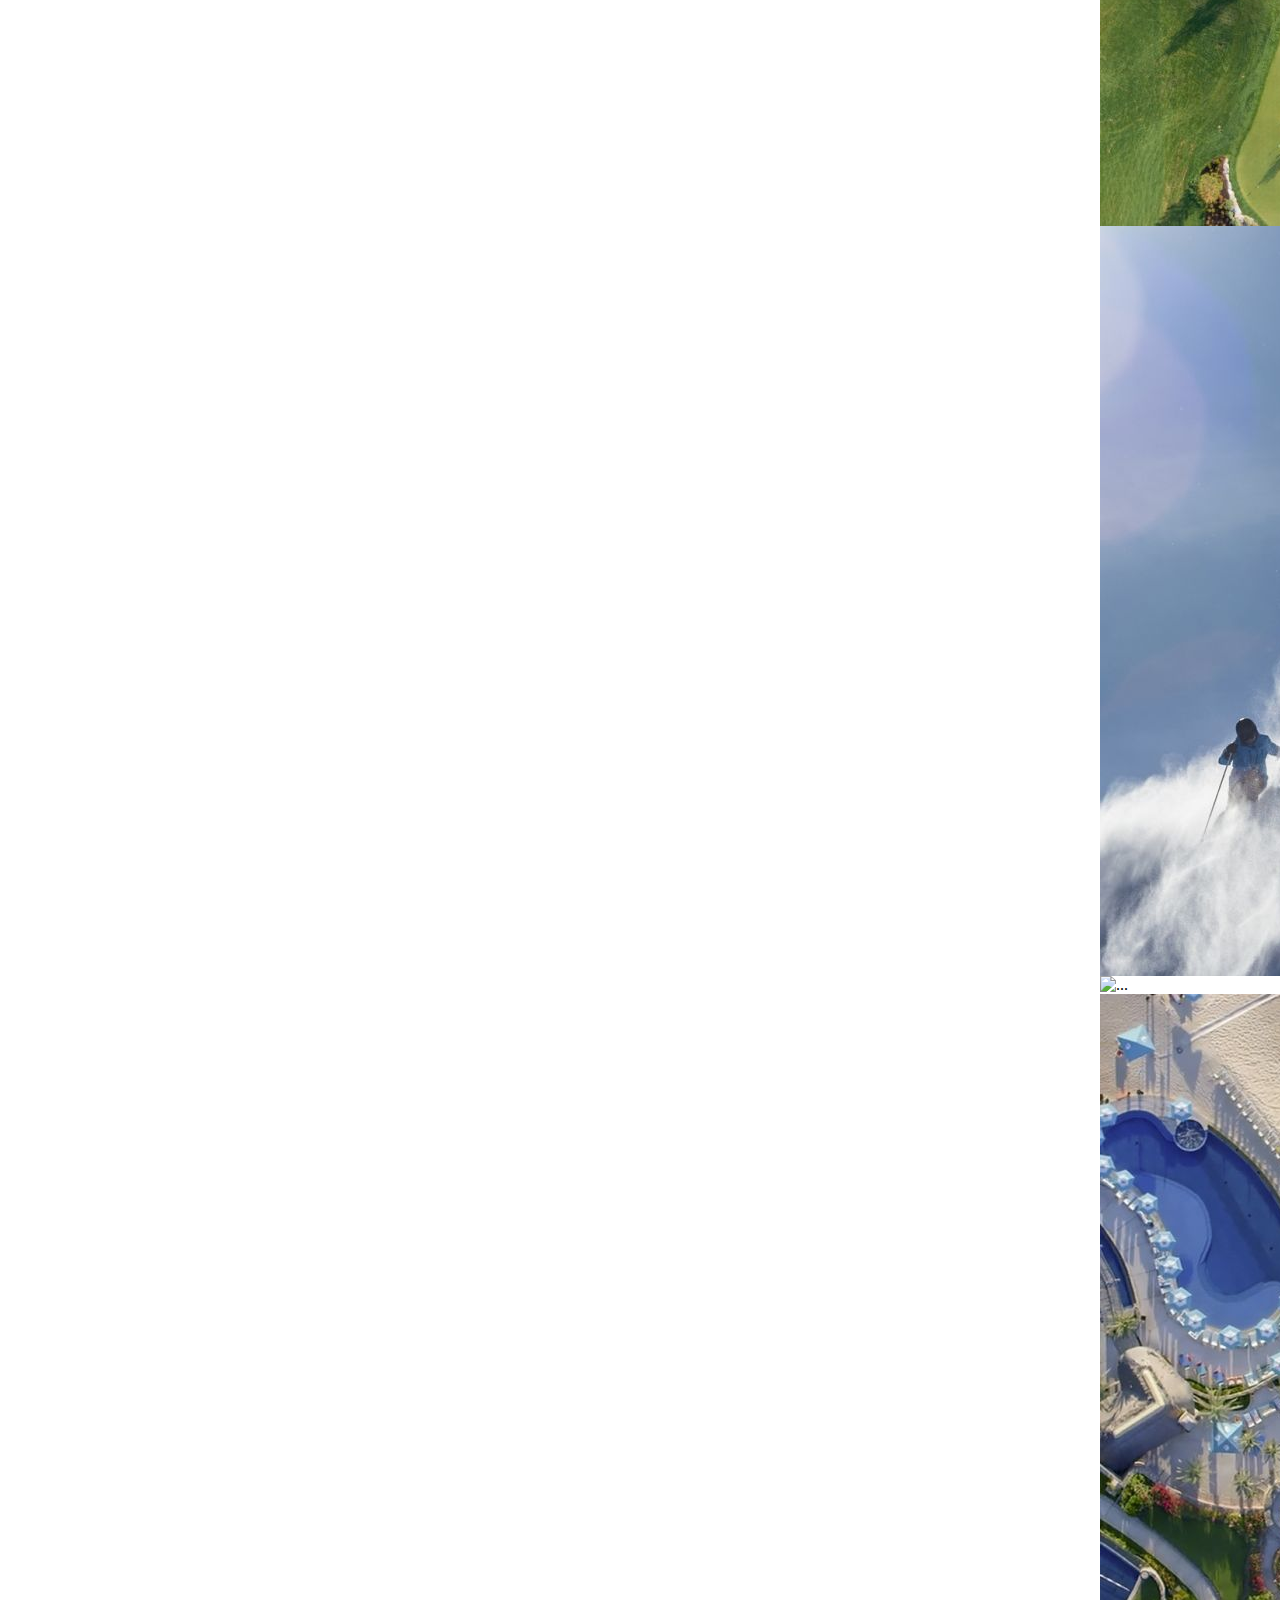
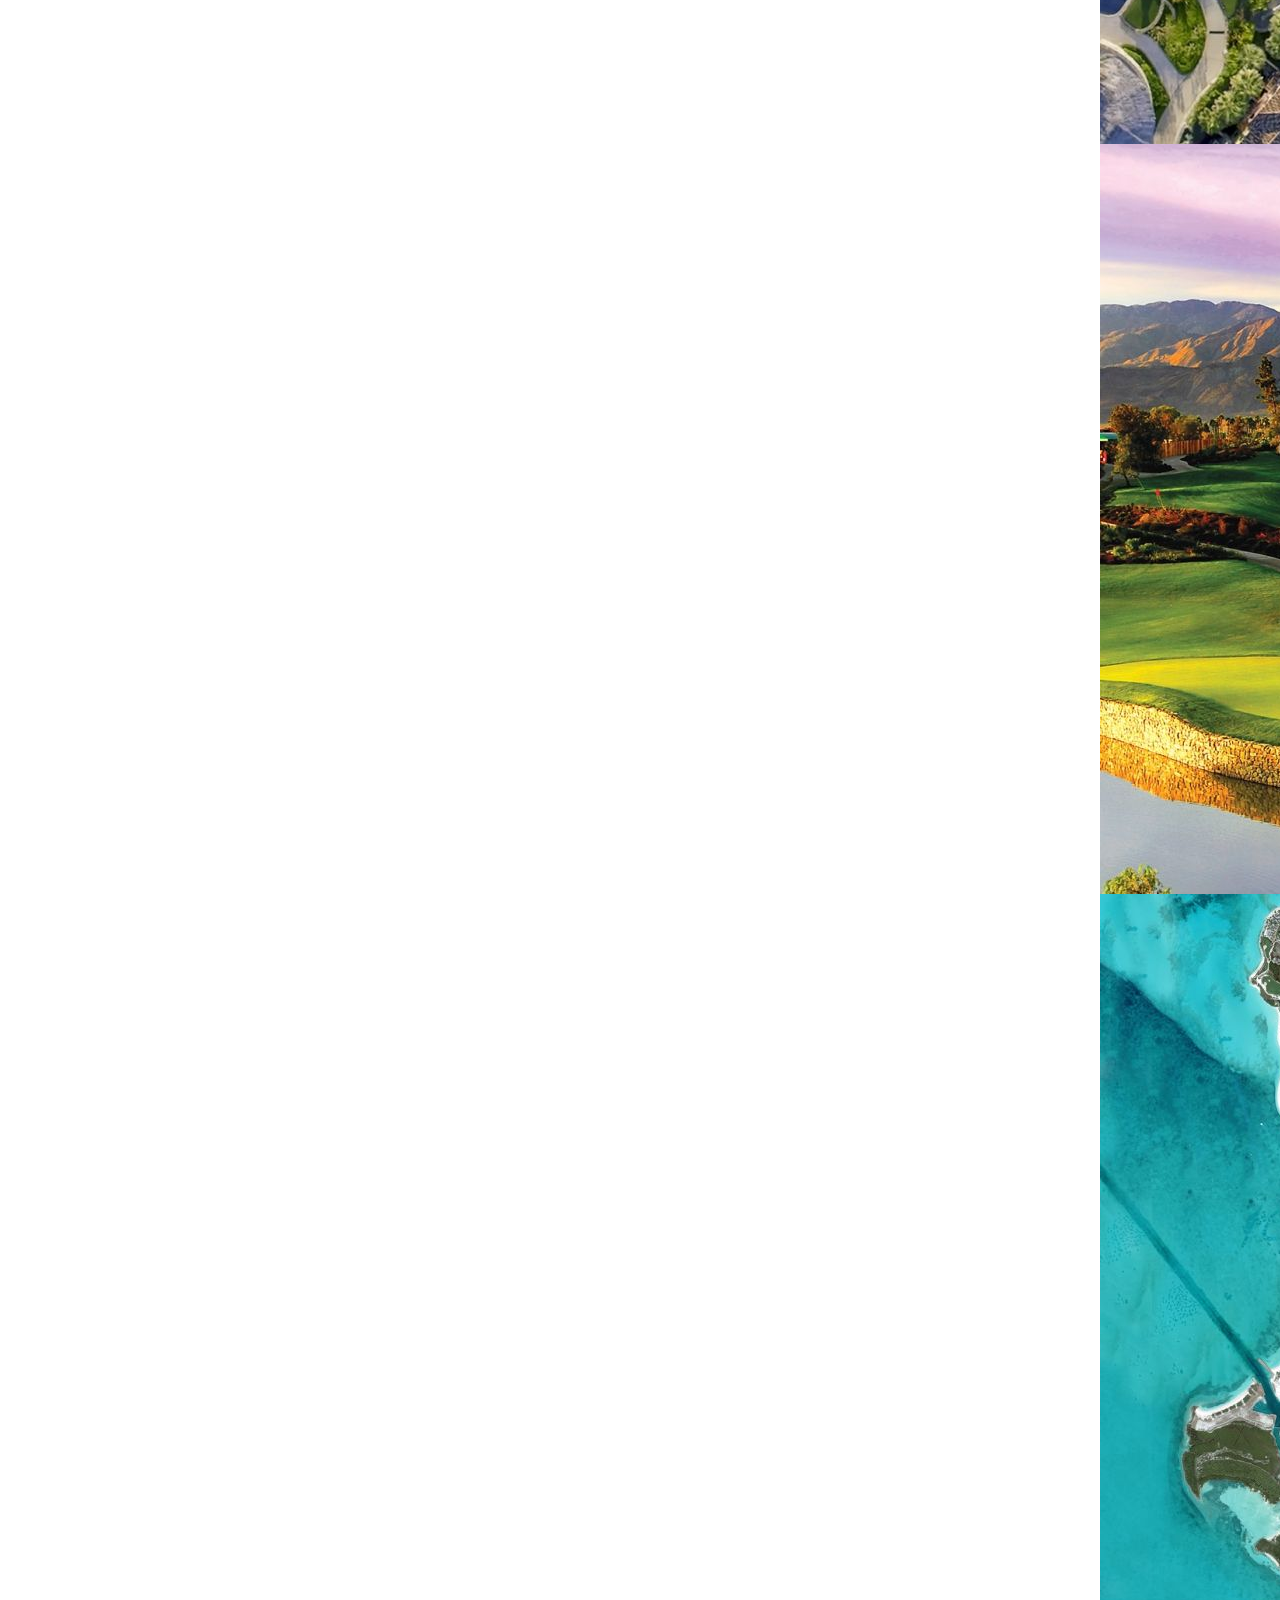
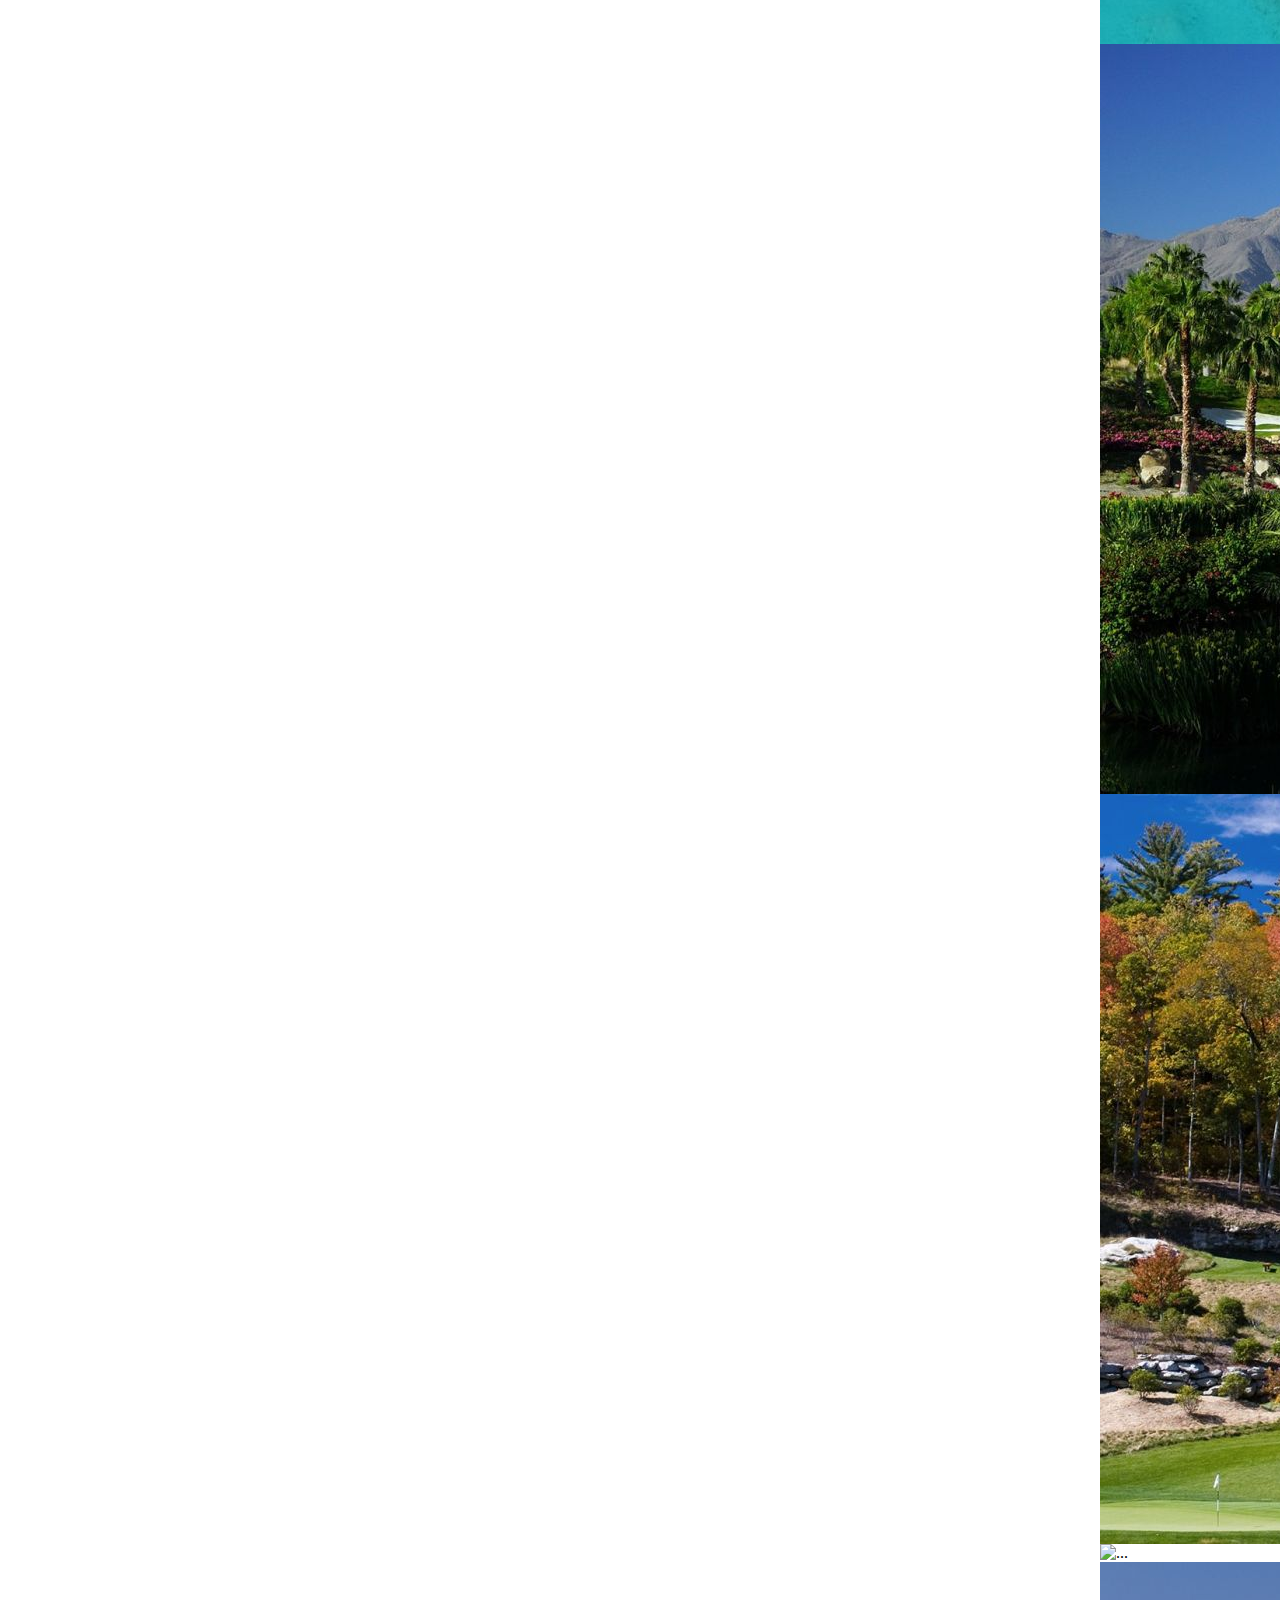
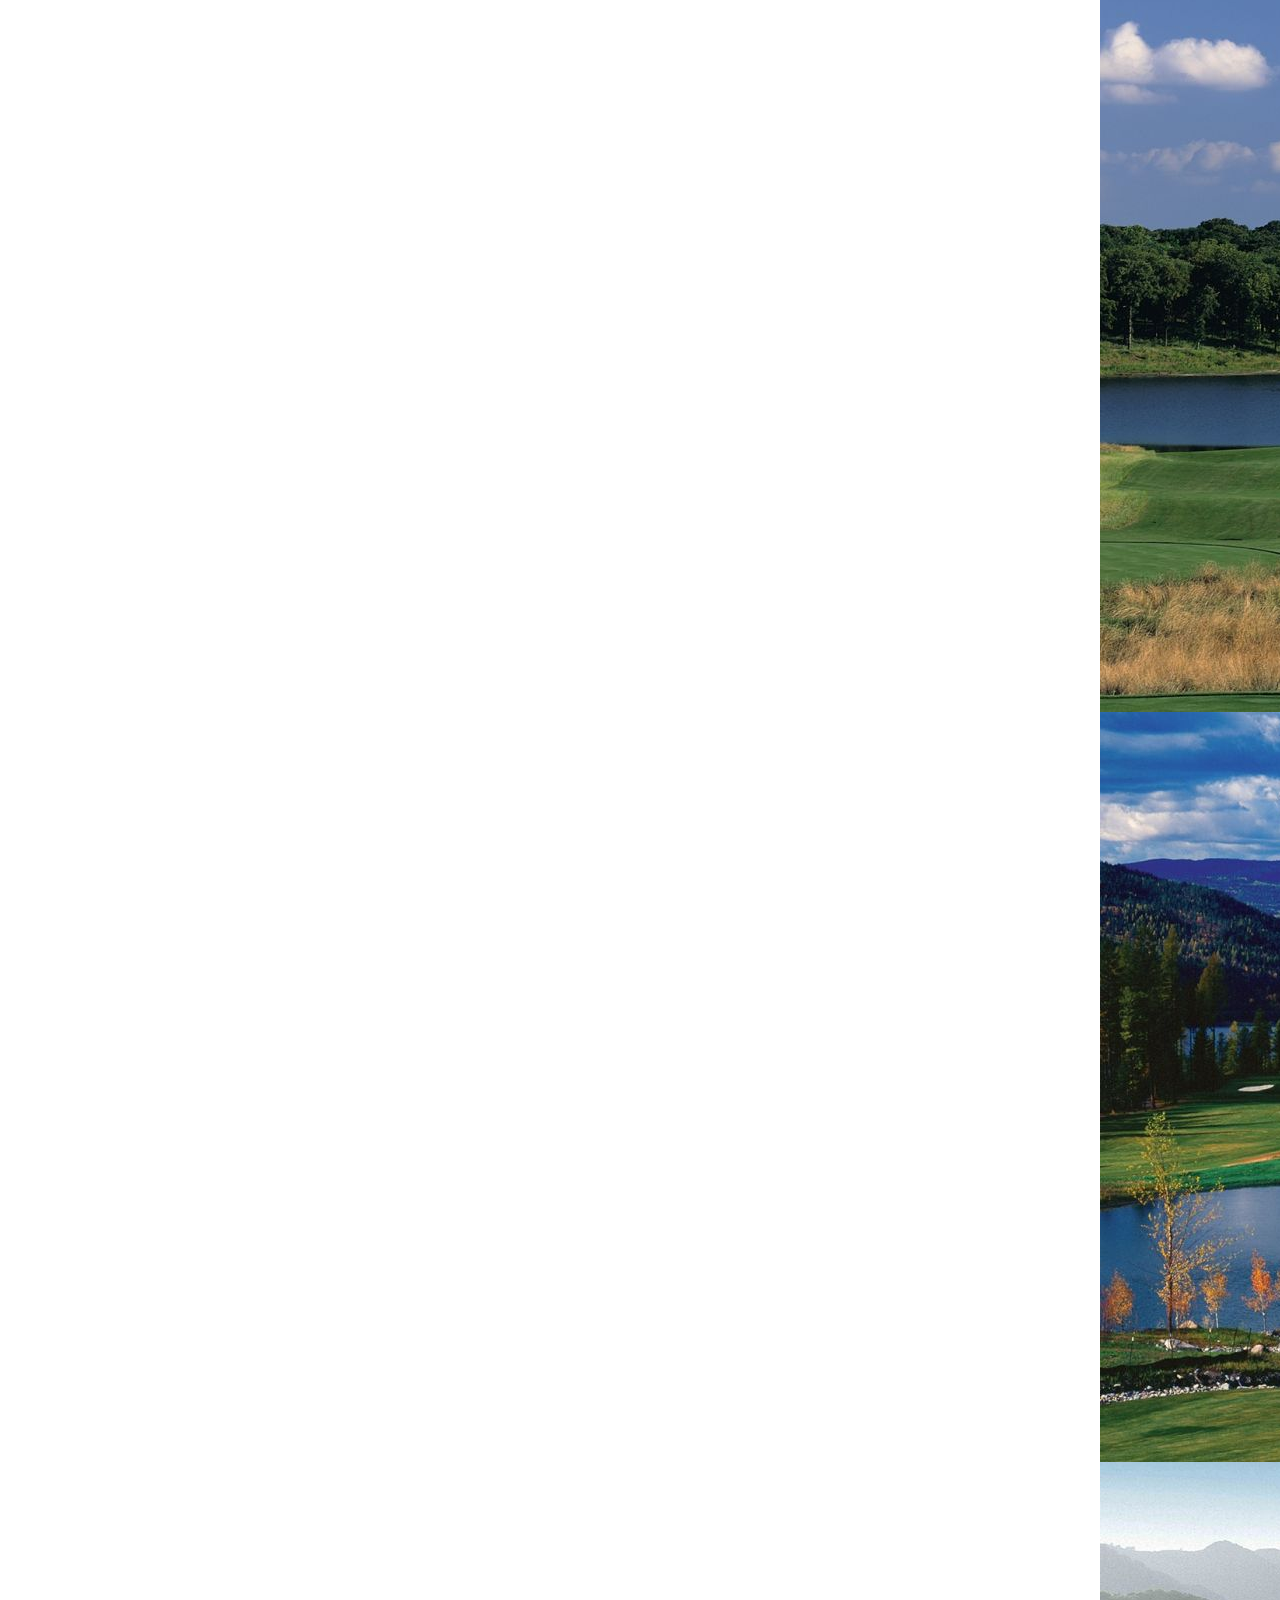
==== commit 3165f581: "responsiveness" ====
--- a/index.html
+++ b/index.html
@@ -338,11 +338,10 @@
     <div class="lands">
         <img src="lands1.jpg" alt="">
         <div class="blackbox">
-            <svg xmlns="http://www.w3.org/2000/svg" viewBox="0 0 28.06 20.91">
-                <path
-                    d="M28.06 9.81H2.2l8.89-8.9c.01-.03-.9-.91-.9-.91l-10 10c0 .01-.01.01-.02.02l-.04.04c-.01.01-.02.02-.02.03-.01.01-.02.03-.03.05-.01.01-.01.03-.02.04 0 .01-.01.02-.01.03v.02c-.01.01-.01.03-.01.04 0 .02-.01.03-.01.05 0 .01 0 .03-.01.04 0 .02 0 .03-.01.05v.1c0 .02 0 .03.01.05 0 .01 0 .03.01.04 0 .02.01.03.01.05 0 .01.01.03.01.04 0 .01 0 .01.01.02 0 .01.01.02.02.03.01.01.01.03.02.04.01.02.02.03.03.05.01.01.02.02.02.03.01.01.02.03.04.04l.02.02 10 10c0 .01.91-.91.91-.91L2.2 11.1h25.86V9.81z">
-                </path>
-            </svg>
+            <button>
+                
+            </button>
+
         </div>
         <link href="https://cdn.jsdelivr.net/npm/bootstrap@5.0.0-beta3/dist/css/bootstrap.min.css" rel="stylesheet"
             integrity="sha384-eOJMYsd53ii+scO/bJGFsiCZc+5NDVN2yr8+0RDqr0Ql0h+rP48ckxlpbzKgwra6" crossorigin="anonymous">
@@ -442,16 +441,17 @@
             <!-- <h1>Wellness</h1> -->
         </div>
     </div>
-    <footer class="footer">
-        <div class="row">
-            <div class="footer-col">
+    <footer class="i_footer">
+
+        <div class="i_row">
+            <div class="i_ch_footercol">
                 <h4>GET IN TOUCH</h4>
                 <ul>
                     <li><a href="#">(480) 624-5200</a></li>
                     <li><a href="#">mail@discoverylandco.com</a></li>
                 </ul>
             </div>
-            <div class="footer-col">
+            <div class="ch_footercol">
                 <ul>
                     <li><a href="#"> DLC</a></li>
                     <li><a href="#">Our Worlds</a></li>
@@ -460,7 +460,7 @@
                     <li><a href="#">Press</a></li>
                 </ul>
             </div>
-            <div class="footer-col">
+            <div class="ch_footercol">
                 <ul>
                     <li><a href="#">Magazine</a></li>
                     <li><a href="#">Careers</a></li>
@@ -470,11 +470,220 @@
                     <li><a href="#">Privacy</a></li>
                 </ul>
             </div>
-        </div>
-
+
+        </div>
         <p>© Discovery Land Company. All rights reserved.</p>
-        </div>
-        </div>
+        <div class="i_sticker">
+            <a href="/" class="c-site-foot__logo" aria-label="Home">
+                <!--?xml version="1.0" encoding="utf-8"?-->
+                <!-- Generator: Adobe Illustrator 23.1.1, SVG Export Plug-In . SVG Version: 6.00 Build 0)  -->
+                <svg version="1.1" id="Layer_1" xmlns="http://www.w3.org/2000/svg"
+                    xmlns:xlink="http://www.w3.org/1999/xlink" x="0px" y="0px" viewBox="0 0 359 360"
+                    style="enable-background:new 0 0 359 360;" xml:space="preserve">
+                    <style type="text/css">
+                        .st0 {
+                            fill: #FFFFFF;
+                        }
+                    </style>
+                    <g>
+                        <path class="st0" d="M27.8,180.4c0-16.8,2.6-33,7.7-48.2C40.6,117,48,102.8,57.4,90.2c9.7-13.1,21.5-24.3,34.8-33.7
+                c12.7-9,26.6-16.8,41.8-21.7c14.4-4.5,29.9-6,45.8-6c16.8,0,33.2,1.7,48.4,6.7c15.3,5.1,29.3,13,42,22.4
+                c13.1,9.7,24.5,21.5,33.9,34.7c9,12.7,16.3,26.8,21.1,42c4.5,14.4,6.3,29.8,6.3,45.7c0,16.8-2.4,33-7.4,48.1
+                c-5.1,15.3-12.1,29.7-21.5,42.3c-9.7,13.1-21.6,24.4-34.9,33.8c-12.7,9-26.9,16.1-42.1,20.8c-14.4,4.5-29.8,7.2-45.6,7.2
+                c-16.8,0-33.1-2.9-48.2-8c-15.3-5.1-29.2-12.9-41.9-22.3c-13.1-9.7-25-20.9-34.4-34.2c-9-12.7-15.8-27.1-20.6-42.3
+                C30,211.6,27.8,196.3,27.8,180.4 M24.5,180.4c0,16.8,2.8,33,7.7,48.2c5.2,15.8,12.5,30.7,22.1,43.8C64,285.5,75.7,297,89,306.6
+                c13.1,9.4,27.6,17.1,43.3,22.1c14.9,4.8,31,6.7,47.5,6.7c16.8,0,33.2-1.8,48.4-6.8c15.8-5.2,30.7-12.8,43.8-22.5
+                c13.1-9.6,24.3-21.7,33.8-34.9c9.4-13.1,16.4-27.8,21.4-43.5c4.8-14.9,7.3-30.7,7.3-47.3c0-16.8-2.5-32.9-7.5-48.2
+                c-5.2-15.8-11.9-31-21.6-44.1C295.8,75,284,63.5,270.8,54c-13.1-9.4-27.8-16.9-43.5-21.9c-14.9-4.8-31-7.4-47.5-7.4
+                c-16.8,0-33.1,2.8-48.4,7.9c-15.8,5.2-30.8,12.6-43.9,22.2c-13.1,9.7-24.5,21.6-34,34.8c-9.4,13.1-16.4,27.9-21.4,43.6
+                C27.2,148,24.5,163.9,24.5,180.4"></path>
+                        <g>
+                            <path class="st0" d="M45.3,241.3c-0.9,0.3-1.9-0.1-2.2-0.9c-0.3-0.9,0.1-1.9,1-2.2c0.9-0.3,2,0,2.3,0.9
+                    C46.7,239.9,46.2,240.9,45.3,241.3"></path>
+                            <path class="st0"
+                                d="M56,237c-0.9,0.4-1.9-0.1-2.2-0.9c-0.3-0.9,0.1-1.9,1-2.2s2,0,2.3,0.9C57.4,235.6,56.9,236.6,56,237">
+                            </path>
+                            <path class="st0"
+                                d="M66.5,232.8c-0.9,0.4-1.9-0.1-2.2-0.9c-0.3-0.9,0.1-1.9,1-2.2s2,0,2.3,0.9C67.9,231.4,67.4,232.4,66.5,232.8">
+                            </path>
+                            <path class="st0"
+                                d="M77.2,228.5c-0.9,0.3-1.9-0.1-2.2-0.9c-0.3-0.9,0.1-1.9,1-2.2s2,0,2.3,0.9C78.6,227.1,78.1,228.1,77.2,228.5">
+                            </path>
+                            <path class="st0" d="M87.8,224.2c-0.9,0.3-1.9-0.1-2.2-0.9c-0.3-0.9,0.1-1.9,1-2.2c0.9-0.4,2,0,2.3,0.9
+                    C89.2,222.9,88.7,223.9,87.8,224.2"></path>
+                            <path class="st0" d="M98.5,220c-0.9,0.4-1.9-0.1-2.2-0.9c-0.3-0.9,0.1-1.9,1-2.2c0.9-0.4,2,0,2.3,0.9
+                    C99.9,218.6,99.4,219.6,98.5,220"></path>
+                            <path class="st0" d="M109.2,215.7c-0.9,0.3-1.9-0.1-2.2-0.9c-0.3-0.9,0.1-1.9,1-2.2c0.9-0.4,2,0,2.3,0.9
+                    C110.6,214.2,110.1,215.3,109.2,215.7"></path>
+                            <path class="st0" d="M119.8,211.4c-0.9,0.4-1.9-0.1-2.2-0.9c-0.3-0.9,0.1-1.9,1-2.2c0.9-0.4,2,0,2.3,0.9
+                    C121.2,210,120.7,211,119.8,211.4"></path>
+                            <path class="st0" d="M130.3,207.2c-0.9,0.3-1.9-0.1-2.2-0.9c-0.3-0.9,0.1-1.9,1-2.2c0.9-0.3,2,0,2.3,0.9
+                    C131.7,205.8,131.2,206.8,130.3,207.2"></path>
+                        </g>
+                        <g>
+                            <path class="st0" d="M119,314.7c-0.4,0.9-1.4,1.3-2.2,1c-0.8-0.4-1.2-1.4-0.9-2.3c0.4-0.9,1.4-1.4,2.2-1
+                    C119.1,312.7,119.4,313.8,119,314.7"></path>
+                            <path class="st0" d="M123.5,304c-0.4,0.9-1.4,1.3-2.2,1c-0.8-0.4-1.2-1.4-0.9-2.3c0.4-0.9,1.4-1.4,2.2-1
+                    C123.5,302,123.9,303.1,123.5,304"></path>
+                            <path class="st0" d="M127.9,293.4c-0.4,0.9-1.4,1.3-2.2,1c-0.8-0.4-1.2-1.4-0.9-2.3c0.4-0.9,1.4-1.4,2.2-1
+                    C127.9,291.5,128.3,292.5,127.9,293.4"></path>
+                            <path class="st0" d="M132.4,282.8c-0.4,0.9-1.4,1.3-2.2,1s-1.2-1.4-0.9-2.3c0.4-0.9,1.4-1.4,2.2-1
+                    C132.4,280.8,132.8,281.8,132.4,282.8"></path>
+                            <path class="st0" d="M136.8,272.2c-0.4,0.9-1.4,1.3-2.2,1c-0.8-0.4-1.2-1.4-0.9-2.3c0.4-0.9,1.4-1.4,2.2-1
+                    C136.8,270.2,137.2,271.2,136.8,272.2"></path>
+                            <path class="st0" d="M141.3,261.4c-0.4,0.9-1.4,1.3-2.2,1s-1.2-1.4-0.9-2.3c0.4-0.9,1.4-1.4,2.2-1
+                    C141.3,259.4,141.7,260.5,141.3,261.4"></path>
+                            <path class="st0" d="M145.8,250.7c-0.4,0.9-1.4,1.3-2.2,1c-0.8-0.4-1.2-1.4-0.9-2.3c0.4-0.9,1.4-1.4,2.2-1
+                    C145.8,248.7,146.2,249.8,145.8,250.7"></path>
+                            <path class="st0" d="M150.3,240.1c-0.4,0.9-1.4,1.3-2.2,1c-0.9-0.4-1.2-1.4-0.9-2.3s1.4-1.4,2.2-1
+                    C150.3,238.1,150.7,239.2,150.3,240.1"></path>
+                            <path class="st0" d="M154.7,229.6c-0.4,0.9-1.4,1.3-2.2,1c-0.9-0.4-1.2-1.4-0.9-2.3s1.4-1.4,2.2-1
+                    C154.7,227.6,155.1,228.6,154.7,229.6"></path>
+                        </g>
+                        <g>
+                            <path class="st0" d="M238.5,314.7c0.4,0.9,1.4,1.3,2.2,1c0.8-0.4,1.2-1.4,0.9-2.3c-0.4-0.9-1.4-1.4-2.2-1
+                    C238.5,312.7,238.1,313.8,238.5,314.7"></path>
+                            <path class="st0" d="M234.1,304c0.4,0.9,1.4,1.3,2.2,1c0.8-0.4,1.2-1.4,0.9-2.3c-0.4-0.9-1.4-1.4-2.2-1
+                    C234,302,233.6,303.1,234.1,304"></path>
+                            <path class="st0" d="M229.6,293.4c0.4,0.9,1.4,1.3,2.2,1c0.8-0.4,1.2-1.4,0.9-2.3c-0.4-0.9-1.4-1.4-2.2-1
+                    C229.6,291.5,229.2,292.5,229.6,293.4"></path>
+                            <path class="st0" d="M225.1,282.8c0.4,0.9,1.4,1.3,2.2,1c0.8-0.4,1.2-1.4,0.9-2.3c-0.4-0.9-1.4-1.4-2.2-1
+                    C225.1,280.8,224.8,281.8,225.1,282.8"></path>
+                            <path class="st0" d="M220.7,272.2c0.4,0.9,1.4,1.3,2.2,1c0.8-0.4,1.2-1.4,0.9-2.3c-0.4-0.9-1.4-1.4-2.2-1
+                    C220.7,270.2,220.3,271.2,220.7,272.2"></path>
+                            <path class="st0" d="M216.2,261.4c0.4,0.9,1.4,1.3,2.2,1c0.8-0.4,1.2-1.4,0.9-2.3c-0.4-0.9-1.4-1.4-2.2-1
+                    C216.2,259.4,215.8,260.5,216.2,261.4"></path>
+                            <path class="st0" d="M211.7,250.7c0.4,0.9,1.4,1.3,2.2,1c0.8-0.4,1.2-1.4,0.9-2.3c-0.4-0.9-1.4-1.4-2.2-1
+                    C211.7,248.7,211.3,249.8,211.7,250.7"></path>
+                            <path class="st0" d="M207.2,240.1c0.4,0.9,1.4,1.3,2.2,1c0.9-0.4,1.2-1.4,0.9-2.3s-1.4-1.4-2.2-1
+                    C207.2,238.1,206.9,239.2,207.2,240.1"></path>
+                            <path class="st0" d="M202.9,229.6c0.4,0.9,1.4,1.3,2.2,1c0.9-0.4,1.2-1.4,0.9-2.3s-1.4-1.4-2.2-1
+                    C202.9,227.6,202.5,228.6,202.9,229.6"></path>
+                        </g>
+                        <g>
+                            <path class="st0" d="M314.4,122.6c0.9-0.4,1.3-1.4,1-2.2c-0.3-0.9-1.4-1.2-2.3-0.9c-0.9,0.4-1.4,1.4-1,2.3
+                    C312.4,122.6,313.4,123,314.4,122.6"></path>
+                            <path class="st0" d="M303.8,127.1c0.9-0.4,1.3-1.4,1-2.2c-0.4-0.9-1.4-1.2-2.3-0.9c-0.9,0.4-1.4,1.4-1,2.3
+                    C301.8,127.1,302.9,127.5,303.8,127.1"></path>
+                            <path class="st0" d="M293.4,131.6c0.9-0.4,1.3-1.4,1-2.2c-0.3-0.9-1.4-1.2-2.3-0.9s-1.4,1.4-1,2.3
+                    C291.4,131.6,292.5,131.9,293.4,131.6"></path>
+                            <path class="st0" d="M282.8,136.1c0.9-0.4,1.3-1.4,1-2.2c-0.3-0.8-1.4-1.2-2.3-0.9s-1.4,1.4-1,2.3
+                    C280.8,136.1,281.9,136.5,282.8,136.1"></path>
+                            <path class="st0" d="M272.3,140.6c0.9-0.4,1.3-1.4,1-2.2c-0.3-0.9-1.4-1.2-2.3-0.9c-0.9,0.4-1.4,1.4-1,2.3
+                    C270.3,140.6,271.4,141,272.3,140.6"></path>
+                            <path class="st0" d="M261.7,145.1c0.9-0.4,1.3-1.4,1-2.2c-0.3-0.9-1.4-1.2-2.3-0.9c-0.9,0.4-1.4,1.4-1,2.3
+                    C259.7,145.1,260.8,145.5,261.7,145.1"></path>
+                            <path class="st0" d="M251.1,149.6c0.9-0.4,1.3-1.4,1-2.2c-0.3-0.9-1.4-1.2-2.3-0.9s-1.4,1.4-1,2.3
+                    C249.1,149.7,250.2,150,251.1,149.6"></path>
+                            <path class="st0" d="M240.6,154.2c0.9-0.4,1.3-1.4,1-2.2c-0.3-0.9-1.4-1.2-2.3-0.9s-1.4,1.4-1,2.3
+                    C238.6,154.2,239.6,154.5,240.6,154.2"></path>
+                            <path class="st0" d="M230.2,158.6c0.9-0.4,1.3-1.4,1-2.2c-0.3-0.9-1.4-1.3-2.3-0.9c-0.9,0.4-1.4,1.4-1,2.3
+                    C228.2,158.6,229.2,159,230.2,158.6"></path>
+                        </g>
+                        <g>
+                            <path class="st0" d="M42.7,121.7c-0.9-0.4-1.3-1.4-1-2.2c0.3-0.9,1.4-1.2,2.3-0.9c0.9,0.4,1.4,1.4,1,2.3
+                    C44.7,121.7,43.6,122.1,42.7,121.7"></path>
+                            <path class="st0" d="M53.3,126.2c-0.9-0.4-1.3-1.4-1-2.2c0.4-0.9,1.4-1.2,2.3-0.9c0.9,0.4,1.4,1.4,1,2.3
+                    C55.2,126.2,54.2,126.6,53.3,126.2"></path>
+                            <path class="st0" d="M63.7,130.7c-0.9-0.4-1.3-1.4-1-2.2c0.3-0.9,1.4-1.2,2.3-0.9c0.9,0.4,1.4,1.4,1,2.3
+                    C65.6,130.7,64.6,131.1,63.7,130.7"></path>
+                            <path class="st0" d="M74.3,135.2c-0.9-0.4-1.3-1.4-1-2.2c0.3-0.8,1.4-1.2,2.3-0.9c0.9,0.4,1.4,1.4,1,2.3
+                    C76.2,135.2,75.2,135.6,74.3,135.2"></path>
+                            <path class="st0" d="M84.7,139.7c-0.9-0.4-1.3-1.4-1-2.2c0.3-0.9,1.4-1.2,2.3-0.9s1.4,1.4,1,2.3C86.7,139.7,85.7,140.1,84.7,139.7
+                    "></path>
+                            <path class="st0" d="M95.4,144.2c-0.9-0.4-1.3-1.4-1-2.2c0.3-0.9,1.4-1.2,2.3-0.9c0.9,0.4,1.4,1.4,1,2.3
+                    C97.3,144.2,96.3,144.6,95.4,144.2"></path>
+                            <path class="st0" d="M105.9,148.8c-0.9-0.4-1.3-1.4-1-2.2c0.3-0.9,1.4-1.2,2.3-0.9c0.9,0.4,1.4,1.4,1,2.3
+                    C107.9,148.8,106.8,149.1,105.9,148.8"></path>
+                            <path class="st0" d="M116.5,153.3c-0.9-0.4-1.3-1.4-1-2.2c0.3-0.9,1.4-1.2,2.3-0.9s1.4,1.4,1,2.3
+                    C118.5,153.3,117.4,153.7,116.5,153.3"></path>
+                            <path class="st0" d="M126.9,157.7c-0.9-0.4-1.3-1.4-1-2.2c0.3-0.9,1.4-1.3,2.3-0.9c0.9,0.4,1.4,1.4,1,2.3
+                    C128.9,157.7,127.8,158.1,126.9,157.7"></path>
+                        </g>
+                        <g>
+                            <path class="st0" d="M202.9,129.2c-0.4,0.9-1.4,1.3-2.2,1c-0.9-0.3-1.2-1.4-0.9-2.3c0.4-0.9,1.4-1.4,2.3-1
+                    C203,127.3,203.3,128.3,202.9,129.2"></path>
+                            <path class="st0" d="M207.4,118.8c-0.4,0.9-1.4,1.3-2.2,1c-0.9-0.3-1.2-1.4-0.9-2.3c0.4-0.9,1.4-1.4,2.3-1
+                    C207.4,116.8,207.8,117.9,207.4,118.8"></path>
+                            <path class="st0" d="M212,108.1c-0.4,0.9-1.4,1.3-2.2,1c-0.9-0.3-1.2-1.4-0.9-2.3c0.4-0.9,1.4-1.4,2.3-1
+                    C212,106.1,212.3,107.2,212,108.1"></path>
+                            <path class="st0" d="M216.4,97.6c-0.4,0.9-1.4,1.3-2.2,1c-0.9-0.4-1.2-1.4-0.9-2.3c0.4-0.9,1.4-1.4,2.3-1
+                    C216.5,95.6,216.9,96.7,216.4,97.6"></path>
+                            <path class="st0" d="M220.9,87.1c-0.4,0.9-1.4,1.3-2.2,1c-0.9-0.4-1.2-1.4-0.9-2.3c0.4-0.9,1.4-1.4,2.3-1
+                    C220.9,85.2,221.3,86.2,220.9,87.1"></path>
+                            <path class="st0" d="M225.4,76.6c-0.4,0.9-1.4,1.3-2.2,1c-0.9-0.3-1.2-1.4-0.9-2.3c0.4-0.9,1.4-1.4,2.3-1
+                    C225.4,74.6,225.8,75.7,225.4,76.6"></path>
+                            <path class="st0" d="M229.9,66.1c-0.4,0.9-1.4,1.3-2.2,1c-0.9-0.4-1.2-1.4-0.9-2.3c0.4-0.9,1.4-1.4,2.3-1
+                    C229.9,64.1,230.3,65.2,229.9,66.1"></path>
+                            <path class="st0" d="M234.4,55.6c-0.4,0.9-1.4,1.3-2.2,1c-0.9-0.3-1.2-1.4-0.9-2.3c0.4-0.9,1.4-1.4,2.3-1
+                    C234.4,53.6,234.8,54.7,234.4,55.6"></path>
+                            <path class="st0"
+                                d="M239,45c-0.4,0.9-1.4,1.3-2.2,1c-0.9-0.3-1.2-1.4-0.9-2.3c0.4-0.9,1.4-1.4,2.3-1C239,43,239.4,44.1,239,45">
+                            </path>
+                        </g>
+                        <g>
+                            <path class="st0" d="M153.5,130.3c0.4,0.9,1.4,1.3,2.2,1c0.9-0.3,1.2-1.4,0.9-2.3c-0.4-0.9-1.4-1.4-2.3-1
+                    C153.4,128.3,153.1,129.4,153.5,130.3"></path>
+                            <path class="st0"
+                                d="M149,119.8c0.4,0.9,1.4,1.3,2.2,1c0.9-0.3,1.2-1.4,0.9-2.3s-1.4-1.4-2.3-1C149,117.9,148.6,118.9,149,119.8">
+                            </path>
+                            <path class="st0" d="M144.5,109.2c0.4,0.9,1.4,1.3,2.2,1c0.9-0.3,1.2-1.4,0.9-2.3c-0.4-0.9-1.4-1.4-2.3-1
+                    C144.5,107.2,144.1,108.3,144.5,109.2"></path>
+                            <path class="st0" d="M140,98.7c0.4,0.9,1.4,1.3,2.2,1c0.9-0.4,1.2-1.4,0.9-2.3c-0.4-0.9-1.4-1.4-2.3-1
+                    C139.9,96.7,139.6,97.8,140,98.7"></path>
+                            <path class="st0" d="M135.5,88.2c0.4,0.9,1.4,1.3,2.2,1c0.9-0.4,1.2-1.4,0.9-2.3c-0.4-0.9-1.4-1.4-2.3-1
+                    C135.5,86.2,135.1,87.3,135.5,88.2"></path>
+                            <path class="st0" d="M131,77.6c0.4,0.9,1.4,1.3,2.2,1c0.9-0.3,1.2-1.4,0.9-2.3c-0.4-0.9-1.4-1.4-2.3-1
+                    C131,75.7,130.6,76.7,131,77.6"></path>
+                            <path class="st0" d="M126.5,67.1c0.4,0.9,1.4,1.3,2.2,1c0.9-0.4,1.2-1.4,0.9-2.3c-0.4-0.9-1.4-1.4-2.3-1
+                    C126.5,65.2,126.1,66.2,126.5,67.1"></path>
+                            <path class="st0" d="M122,56.6c0.4,0.9,1.4,1.3,2.2,1c0.9-0.3,1.2-1.4,0.9-2.3c-0.4-0.9-1.4-1.4-2.3-1
+                    C122,54.7,121.6,55.7,122,56.6"></path>
+                            <path class="st0" d="M117.4,46c0.4,0.9,1.4,1.3,2.2,1c0.9-0.3,1.2-1.4,0.9-2.3c-0.4-0.9-1.4-1.4-2.3-1
+                    C117.4,44.1,117.1,45.1,117.4,46"></path>
+                        </g>
+                        <g>
+                            <path class="st0" d="M313.8,239.1c0.9,0.4,1.3,1.4,1,2.2c-0.3,0.9-1.4,1.3-2.3,0.9c-0.9-0.4-1.4-1.4-1-2.3
+                    C311.8,239.1,312.9,238.7,313.8,239.1"></path>
+                            <path class="st0" d="M303.2,234.6c0.9,0.4,1.3,1.4,1,2.2c-0.4,0.9-1.4,1.3-2.3,0.9c-0.9-0.4-1.4-1.4-1-2.3
+                    C301.2,234.6,302.3,234.2,303.2,234.6"></path>
+                            <path class="st0" d="M292.8,230.1c0.9,0.4,1.3,1.4,1,2.2c-0.4,0.9-1.4,1.3-2.3,0.9c-0.9-0.4-1.4-1.4-1-2.3
+                    C290.8,230.1,291.9,229.7,292.8,230.1"></path>
+                            <path class="st0" d="M282.2,225.6c0.9,0.4,1.3,1.4,1,2.2c-0.3,0.9-1.4,1.2-2.3,0.9c-0.9-0.4-1.4-1.4-1-2.3
+                    C280.2,225.6,281.3,225.2,282.2,225.6"></path>
+                            <path class="st0" d="M271.7,221.1c0.9,0.4,1.3,1.4,1,2.2c-0.3,0.9-1.4,1.3-2.3,0.9c-0.9-0.4-1.4-1.4-1-2.3
+                    C269.8,221.1,270.8,220.8,271.7,221.1"></path>
+                            <path class="st0" d="M261.1,216.6c0.9,0.4,1.3,1.4,1,2.2c-0.3,0.9-1.4,1.2-2.3,0.9c-0.9-0.4-1.4-1.4-1-2.3
+                    C259.1,216.6,260.2,216.2,261.1,216.6"></path>
+                            <path class="st0" d="M250.5,212.1c0.9,0.4,1.3,1.4,1,2.2c-0.3,0.9-1.4,1.2-2.3,0.9c-0.9-0.4-1.4-1.4-1-2.3
+                    C248.6,212.1,249.6,211.7,250.5,212.1"></path>
+                            <path class="st0"
+                                d="M240,207.6c0.9,0.4,1.3,1.4,1,2.2c-0.3,0.9-1.4,1.2-2.3,0.9s-1.4-1.4-1-2.3C238,207.5,239.1,207.2,240,207.6">
+                            </path>
+                            <path class="st0" d="M229.6,203.1c0.9,0.4,1.3,1.4,1,2.2c-0.4,0.9-1.4,1.2-2.3,0.9c-0.9-0.4-1.4-1.4-1-2.3
+                    C227.6,203.1,228.7,202.7,229.6,203.1"></path>
+                        </g>
+                        <path class="st0"
+                            d="M18.2,180c0-88.9,72.4-161.3,161.3-161.3S340.9,91.1,340.9,180s-72.4,161.3-161.3,161.3S18.2,268.9,18.2,180
+                 M11.6,180c0,92.6,75.3,167.9,167.9,167.9S347.4,272.6,347.4,180S272.1,12.1,179.5,12.1S11.6,87.4,11.6,180"></path>
+
+                        <rect x="266.7" y="239.4" transform="matrix(0.7071 -0.7072 0.7072 0.7071 -112.1272 268.0646)"
+                            class="st0" width="1.6" height="60"></rect>
+                        <polygon class="st0" points="71.1,72.9 111.7,113.5 112.9,112.4 72.3,71.8 	"></polygon>
+                        <polygon class="st0" points="247.1,111.8 248.2,113 287.9,73.4 286.7,72.3 	"></polygon>
+                        <polygon class="st0" points="72.3,287.9 73.5,289 111.7,250.8 110.5,249.7 	"></polygon>
+                        <path class="st0" d="M178.5,165.6h-5.2v22.6c0,5.2,0.6,6.1,4.5,6.1h0.6c10.5,0,12.6-8,12.6-14.3C191.1,173.7,189,165.6,178.5,165.6
+                z"></path>
+                        <path class="st0" d="M329.1,179.5l-120.7-16.8l30.4-42l-42,29.4L179,30.4l-16.8,119.7l-42-29.4l29.4,42L29.9,179.5l120.7,17.9
+                l-30.4,42l42-29.4L179,329.6l17.9-120.7l42,30.4l-29.4-42L329.1,179.5z M178.3,197.3h-16.9v-1.6c5.3,0,6.3-1.4,6.3-9.3v-12.7
+                c0-8-1-9.2-6.3-9.2v-1.6h16.9c13.5,0,19.4,7.8,19.4,17.2C197.7,189.4,191.8,197.3,178.3,197.3z"></path>
+                    </g>
+                </svg>
+
+            </a>
+        </div>
+
+
     </footer>
 
 </body>
--- a/style.css
+++ b/style.css
@@ -1,3 +1,6 @@
+.containers img{
+    height: 740px;
+}
 .blackbox{
     background-color:#161f1e;
     height: 70%;
@@ -5,10 +8,6 @@
     position: relative;
     left: 700px;
     bottom: 830px;
-}
-.blackbox button{
-    height:20px;
-    width:50px;
 }
 .carousel {
     width:300px;
@@ -82,25 +81,45 @@
     position: relative;
 }
 /* CSS FOR FOOTER IS GIVEN BELOW  */
-.footer{
-    border: 5px solid greenyellow;
-    background-color: #000000;
+.i_footer{
+    background-color: #161f1e;
     height: 60vh;
     width: 100vw;
+}
+.i_ch_footercol h4{
+    color: #fff;
+}
+.i_row{
+
+    width: 100%;
+    height: 60%;
+    margin-left: 20%;
     display: flex;
-    flex-direction: row;
+    align-items: flex-start;
     justify-content: center;
 }
-.footer-col h4{
-    color: #fff;
+.i_row ul li a{
+    margin: 70px;
+    text-decoration: none;
 }
-.row{
-    border: 5px solid red;
-    width: 100%;
-    display: flex;
-    flex-direction: row; 
-    justify-content: center;
-    align-items: center;
+.i_footer p{
+    margin-left: 70px;
+    color: white;
+}
+.i_sticker{
+    height: 50px;
+    width: 50px;
+    position: relative;
+    left:80px;
+    top: -250px;
+}
+.i_ch_footercol li{
+    list-style-type: none;
+    margin: 25px 0;
+}
+.i_ch_footercol li{
+    list-style-type: none;
+    margin: 25px 0;
 }
 /* MEDIA QUERY IS LISTED BELOW  */
 @media (max-width:990px){
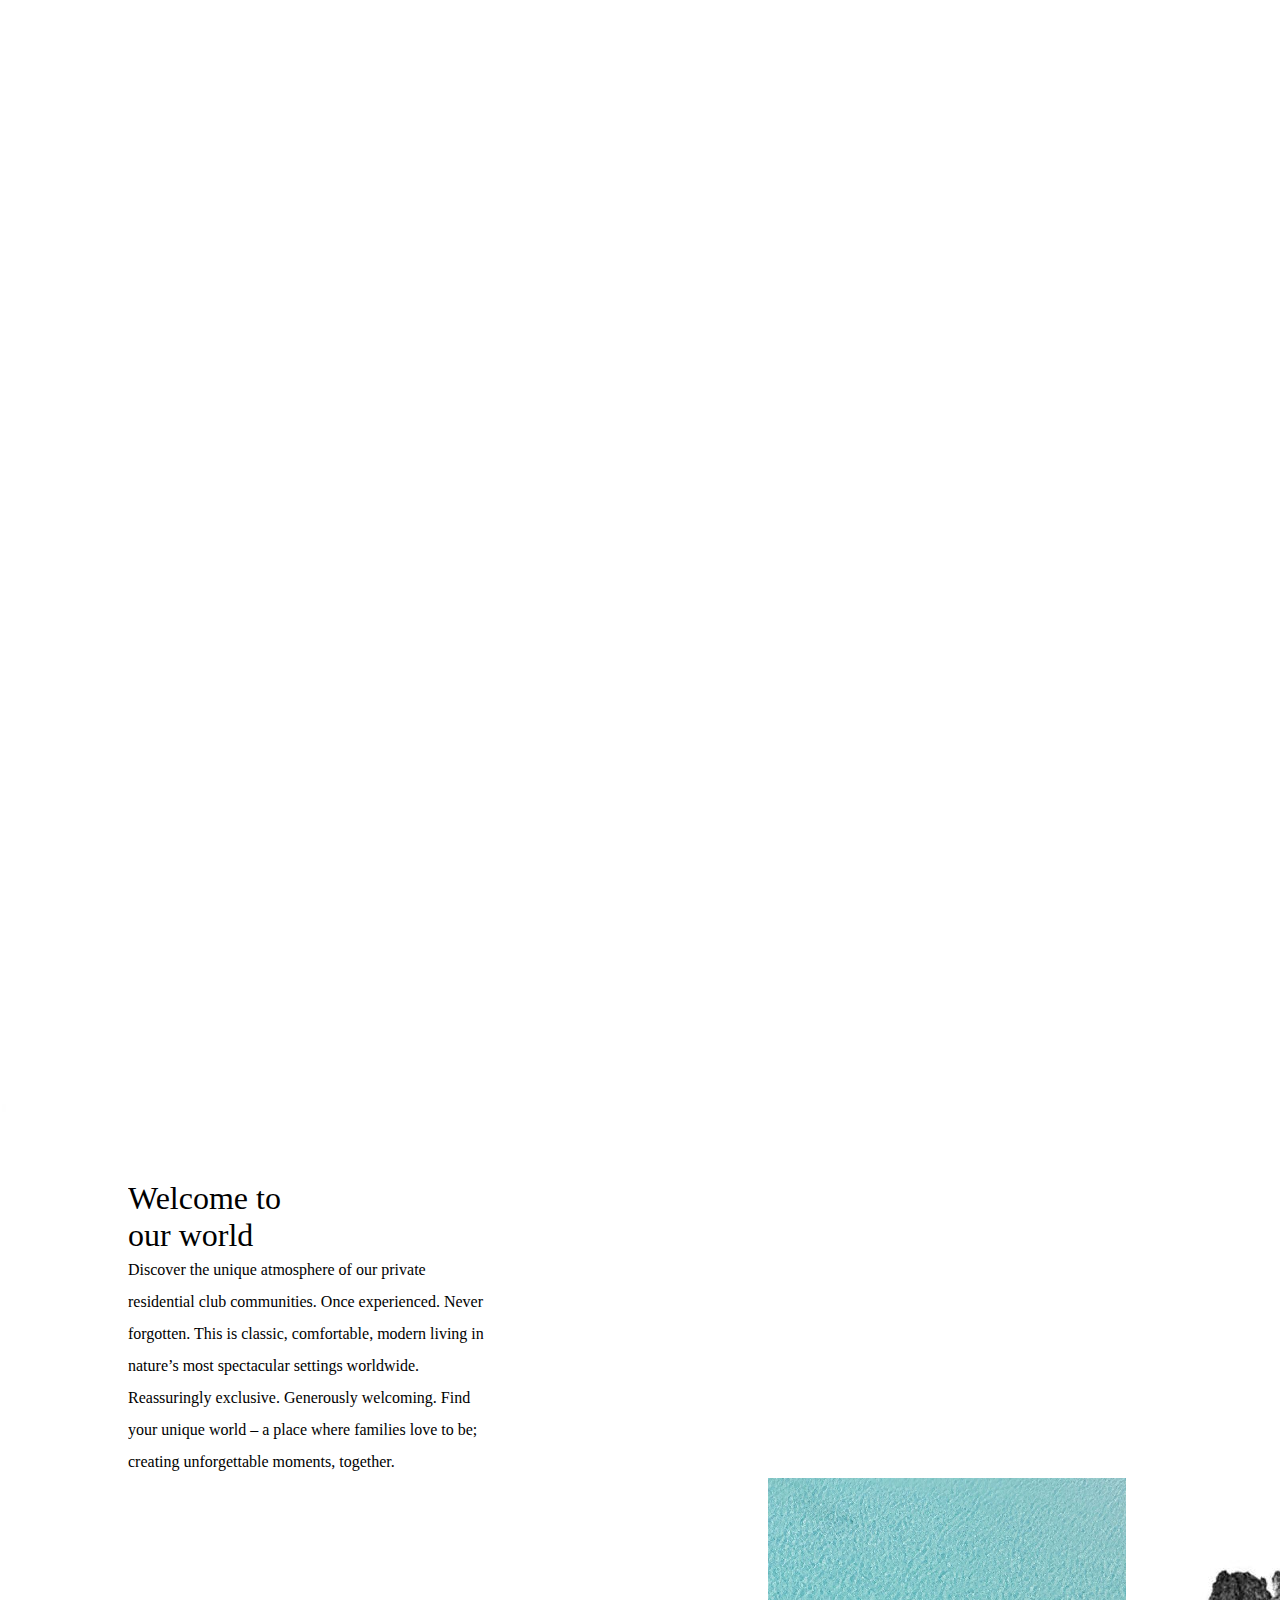
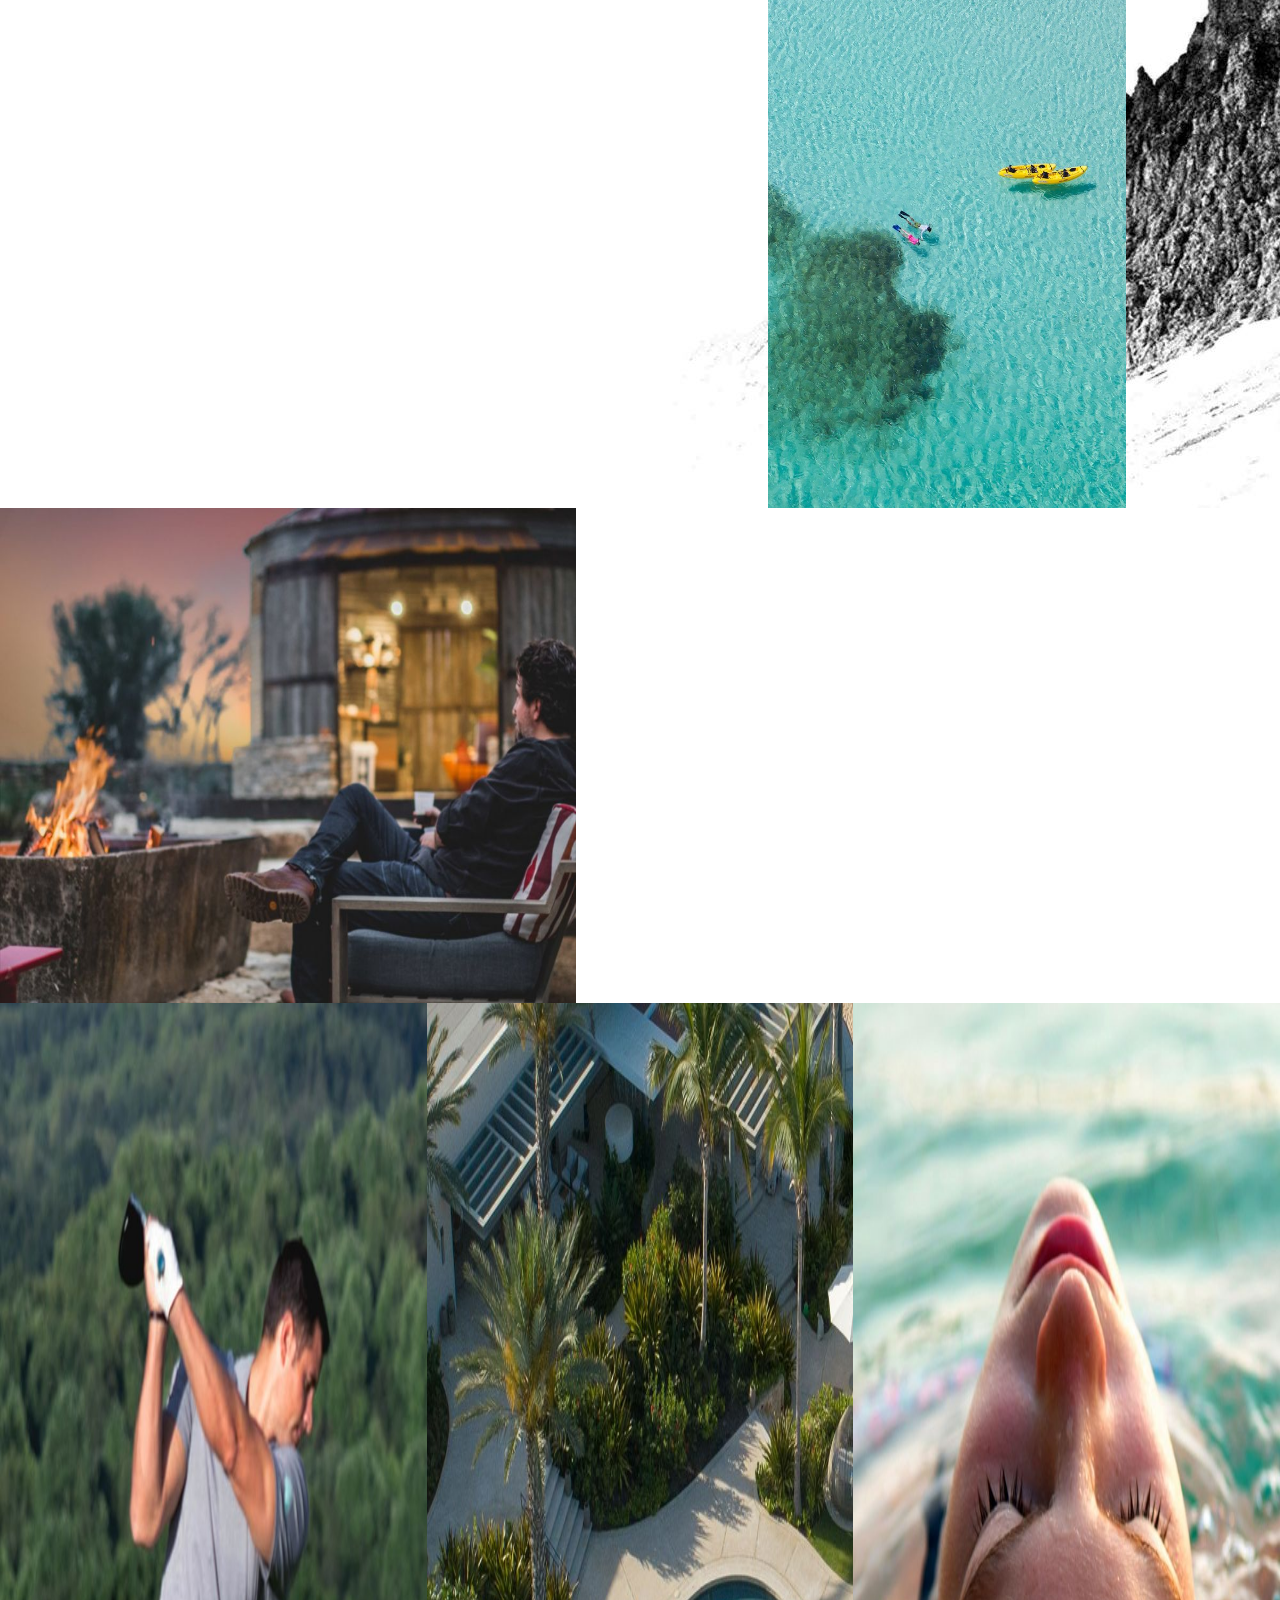
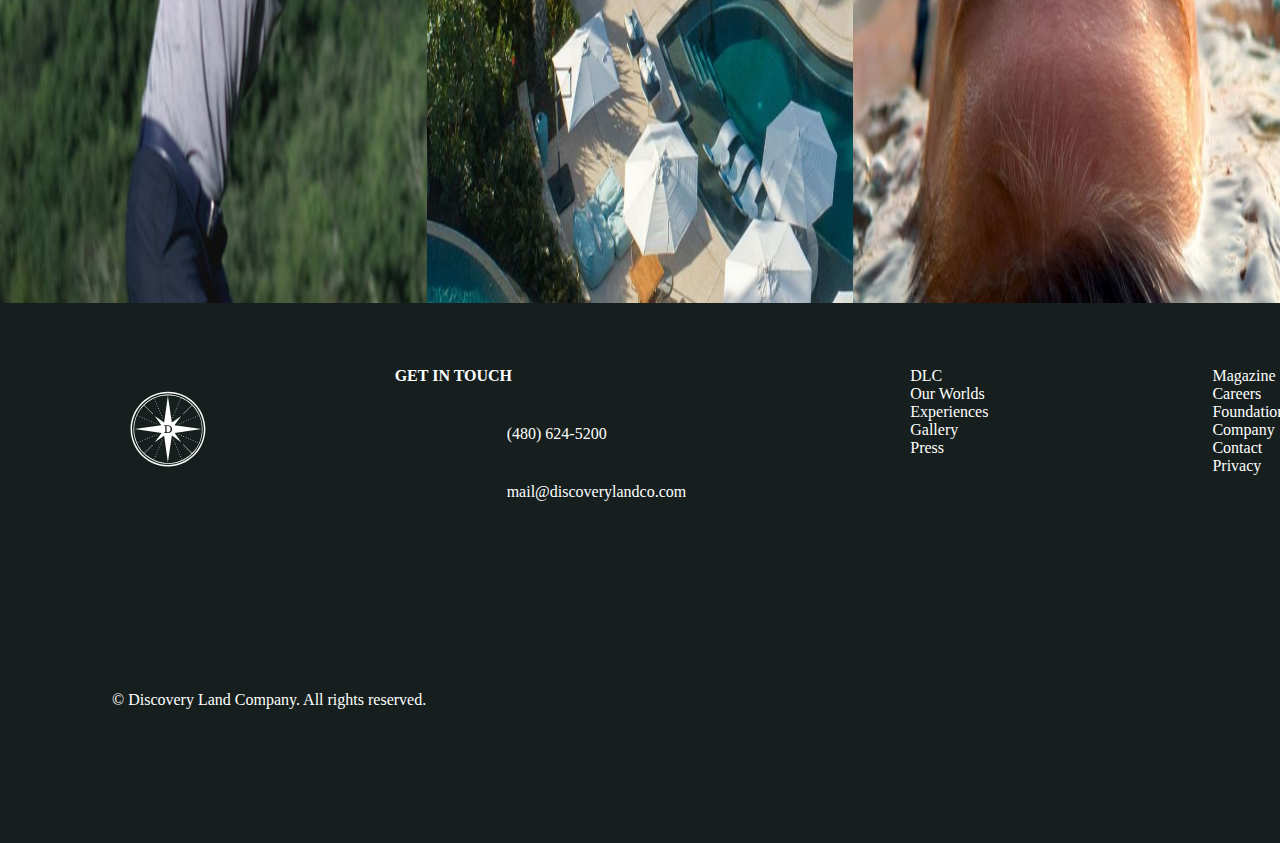
==== commit 20019291: "respnsiveMain" ====
--- a/index.html
+++ b/index.html
@@ -335,7 +335,7 @@
             <img src="gallery3.jpg">
         </div>
     </section>
-    <div class="lands">
+    <!-- <div class="lands">
         <img src="lands1.jpg" alt="">
         <div class="blackbox">
             <button>
@@ -426,7 +426,7 @@
             </div>
 
         </div>
-    </div>
+    </div> -->
     <div class="containers">
         <div class="section2">
             <img src="experiences.jpg" width="100%">
--- a/style.css
+++ b/style.css
@@ -1,18 +1,24 @@
+html{
+    font-size: 100%;
+}
+*{
+    overflow-x: hidden;
+}
 .containers img{
-    height: 740px;
+    height: 74.0rem;
 }
 .blackbox{
     background-color:#161f1e;
     height: 70%;
     width: 50%;
     position: relative;
-    left: 700px;
-    bottom: 830px;
+    left: 70.0rem;
+    bottom: 83.0px;
 }
 .carousel {
-    width:300px;
-    height:400px;
-    transform: translate(1100px,-1250px);
+    width:30.0rem;
+    height:40.0rem;
+    transform: translate(110.0rem,-125.0rem);
 }
 .section2{
     float: left;
@@ -46,7 +52,7 @@
     display: inline-block;
     text-decoration: none;
     color: #fff;
-    padding: 5px 20px;
+    padding: .5rem 2.0rem;
 }
 .main{
     /* max-width: 1200px; */
@@ -60,7 +66,7 @@
 }    
 .logo{
     float: left;
-    width: 150px;
+    width: 15.0rem;
     height: auto;
 }
 .title{
@@ -70,8 +76,9 @@
     transform: translate(-50%,-50%);
 }
 .title h1{
+    /* border: 5px solid red; */
     color:#fff;
-    font-size: 70px;
+    font-size: 7.0rem;
     font-family: gotham;
     font-weight: 100;
     line-height: 1.3;
@@ -93,54 +100,54 @@
 
     width: 100%;
     height: 60%;
+    margin-top: 4rem;
     margin-left: 20%;
     display: flex;
     align-items: flex-start;
     justify-content: center;
 }
 .i_row ul li a{
-    margin: 70px;
+    margin: 7.0rem;
     text-decoration: none;
 }
 .i_footer p{
-    margin-left: 70px;
+    margin-left: 7.0rem;
     color: white;
 }
 .i_sticker{
-    height: 50px;
-    width: 50px;
+    height: 5.0rem;
+    width: 5.0rem;
     position: relative;
-    left:80px;
-    top: -250px;
+    left:8.0rem;
+    top: -20.0rem;
 }
 .i_ch_footercol li{
     list-style-type: none;
-    margin: 25px 0;
+    margin: 2.5rem 0;
 }
 .i_ch_footercol li{
     list-style-type: none;
-    margin: 25px 0;
+    margin: 2.5rem 0;
 }
 /* MEDIA QUERY IS LISTED BELOW  */
-@media (max-width:990px){
-    .logo{
-        margin-top: -100px;
+@media (max-width:998px){
+    html{
+        font-size: 55%;
     }
-    .navItem{
-        margin-right: 500px;
+}
+@media (max-width:768px){
+    html{
+        font-size: 45%;
     }
-    .navItem li a{
-        color: black;
+}
+@media (max-width:375px){
+    html{
+        font-size: 45%;
     }
-    #myvideo{
-        width:100%;
-    }
-    .image{
-        height: 600px;
-        width: 60%;
-    }
-    .con{
+}
+@media (max-device-width : 480px) {
+    .title h1{
         border: 5px solid red;
     }
-
-}+}
+    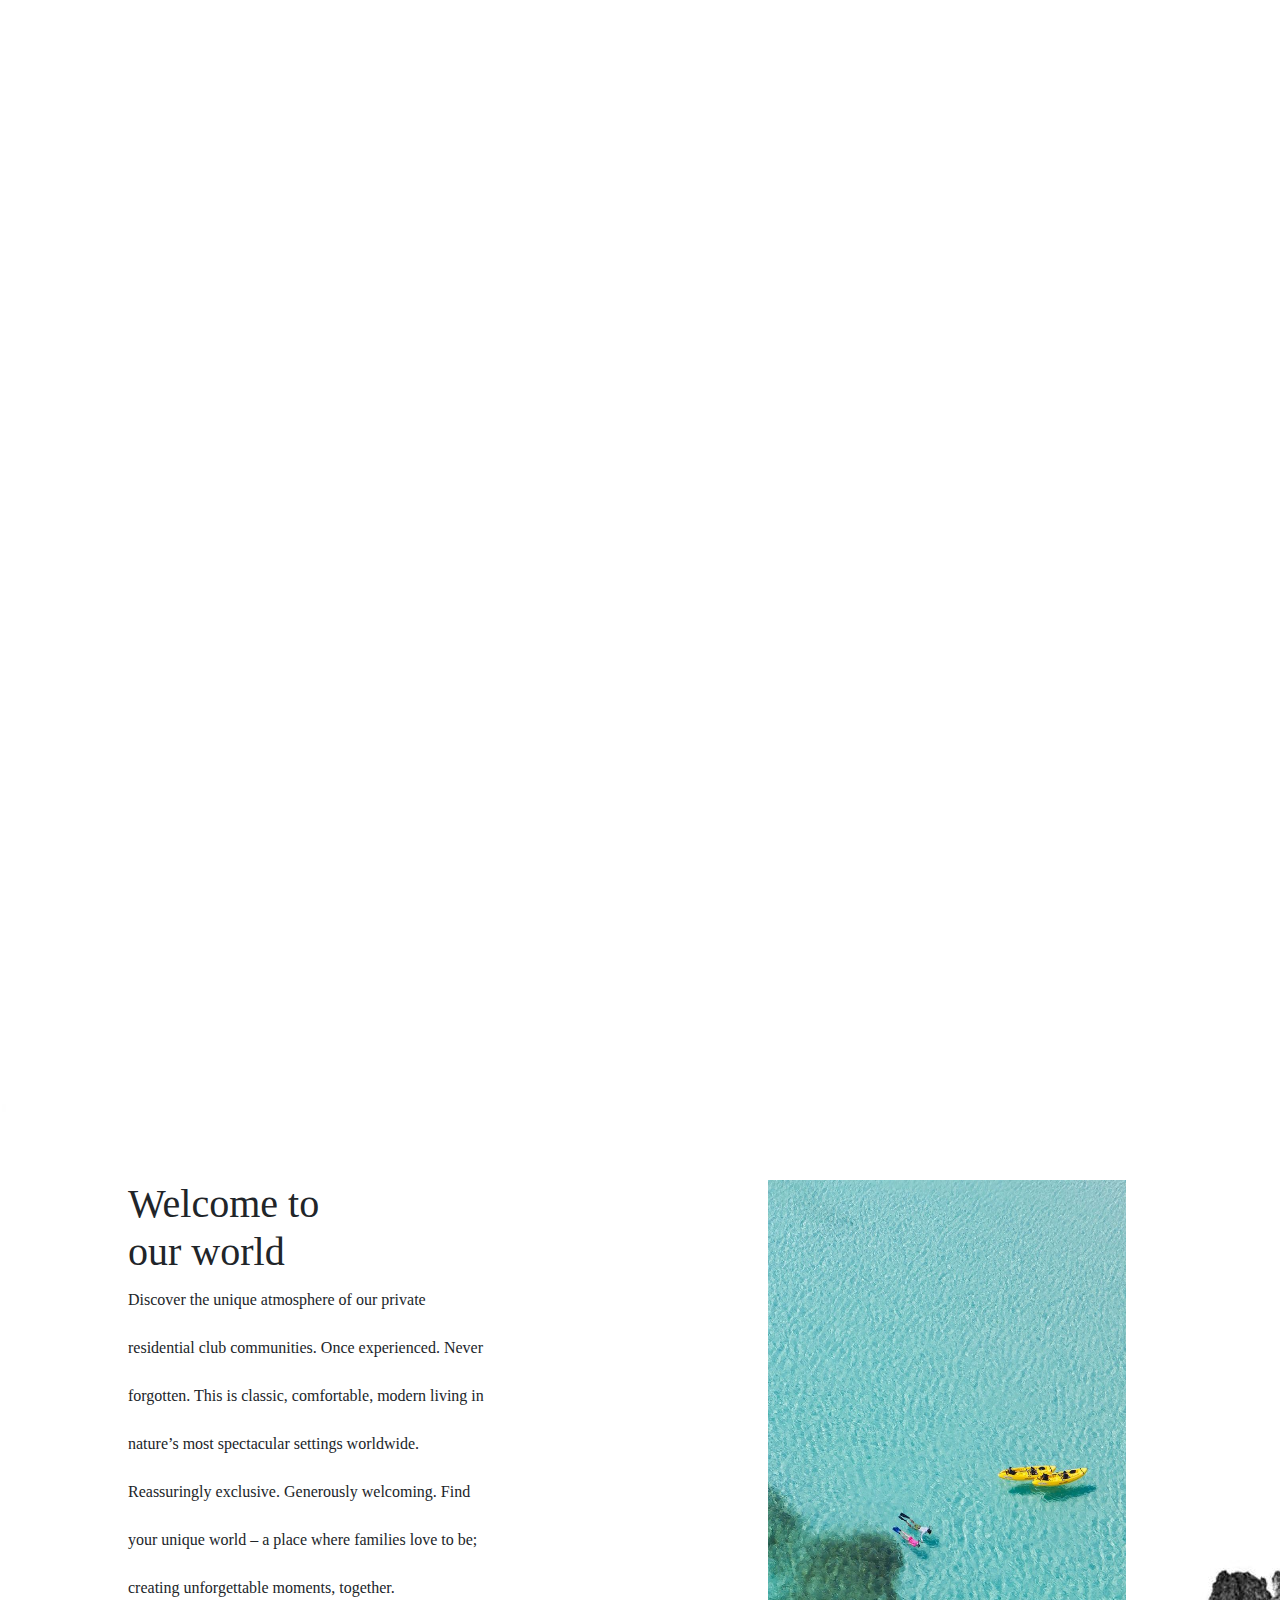
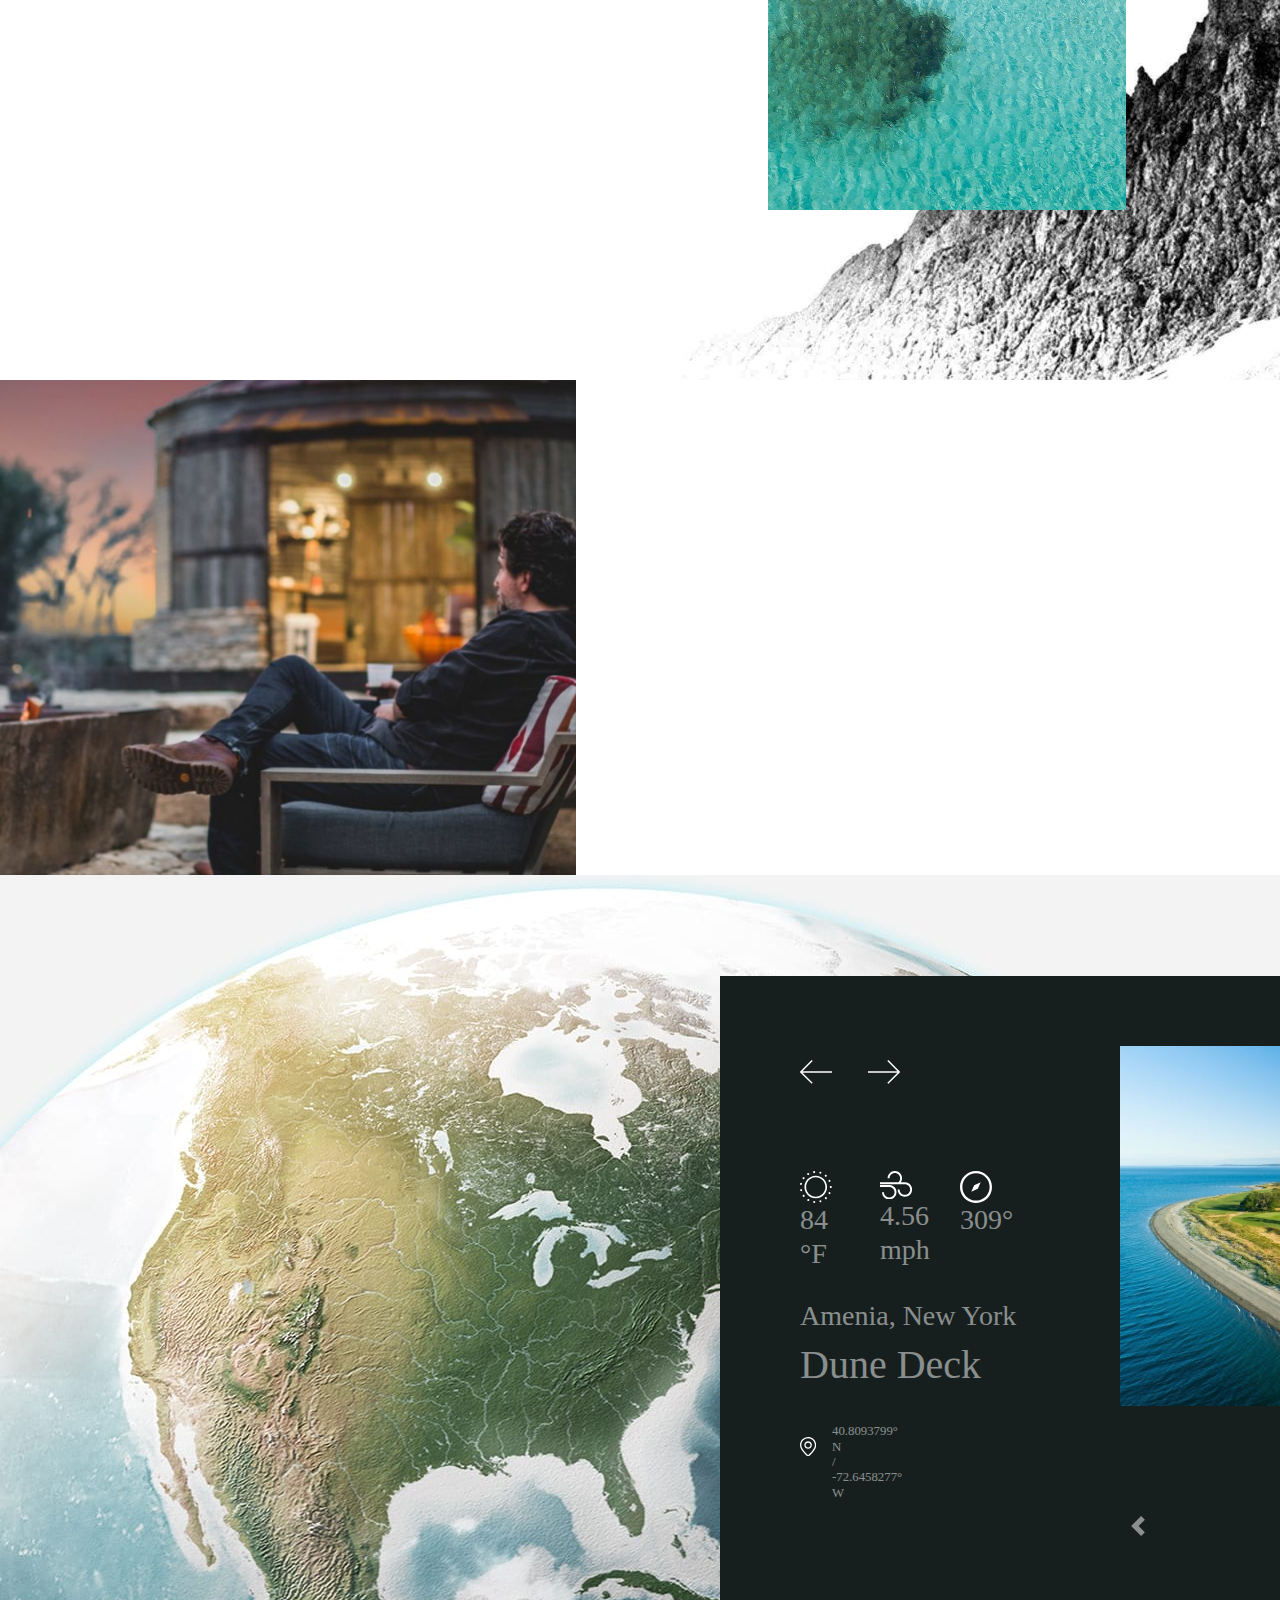
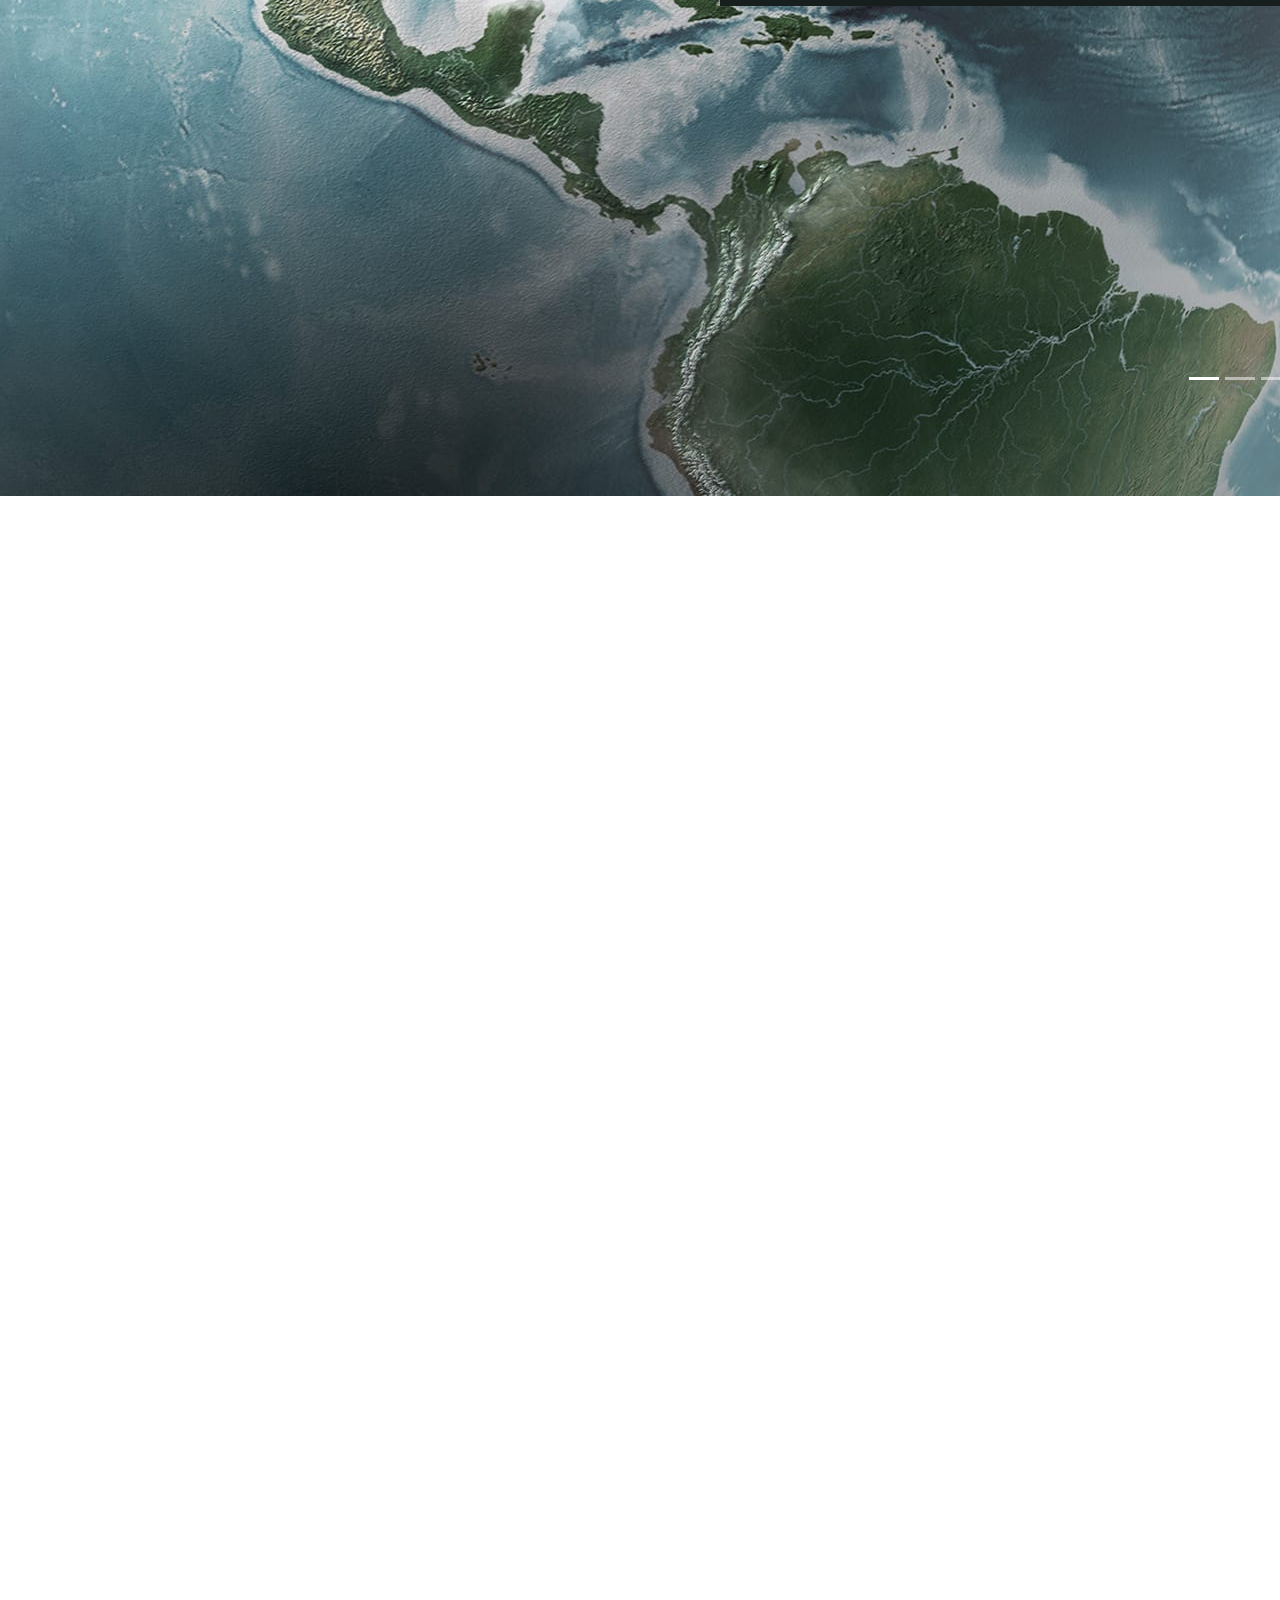
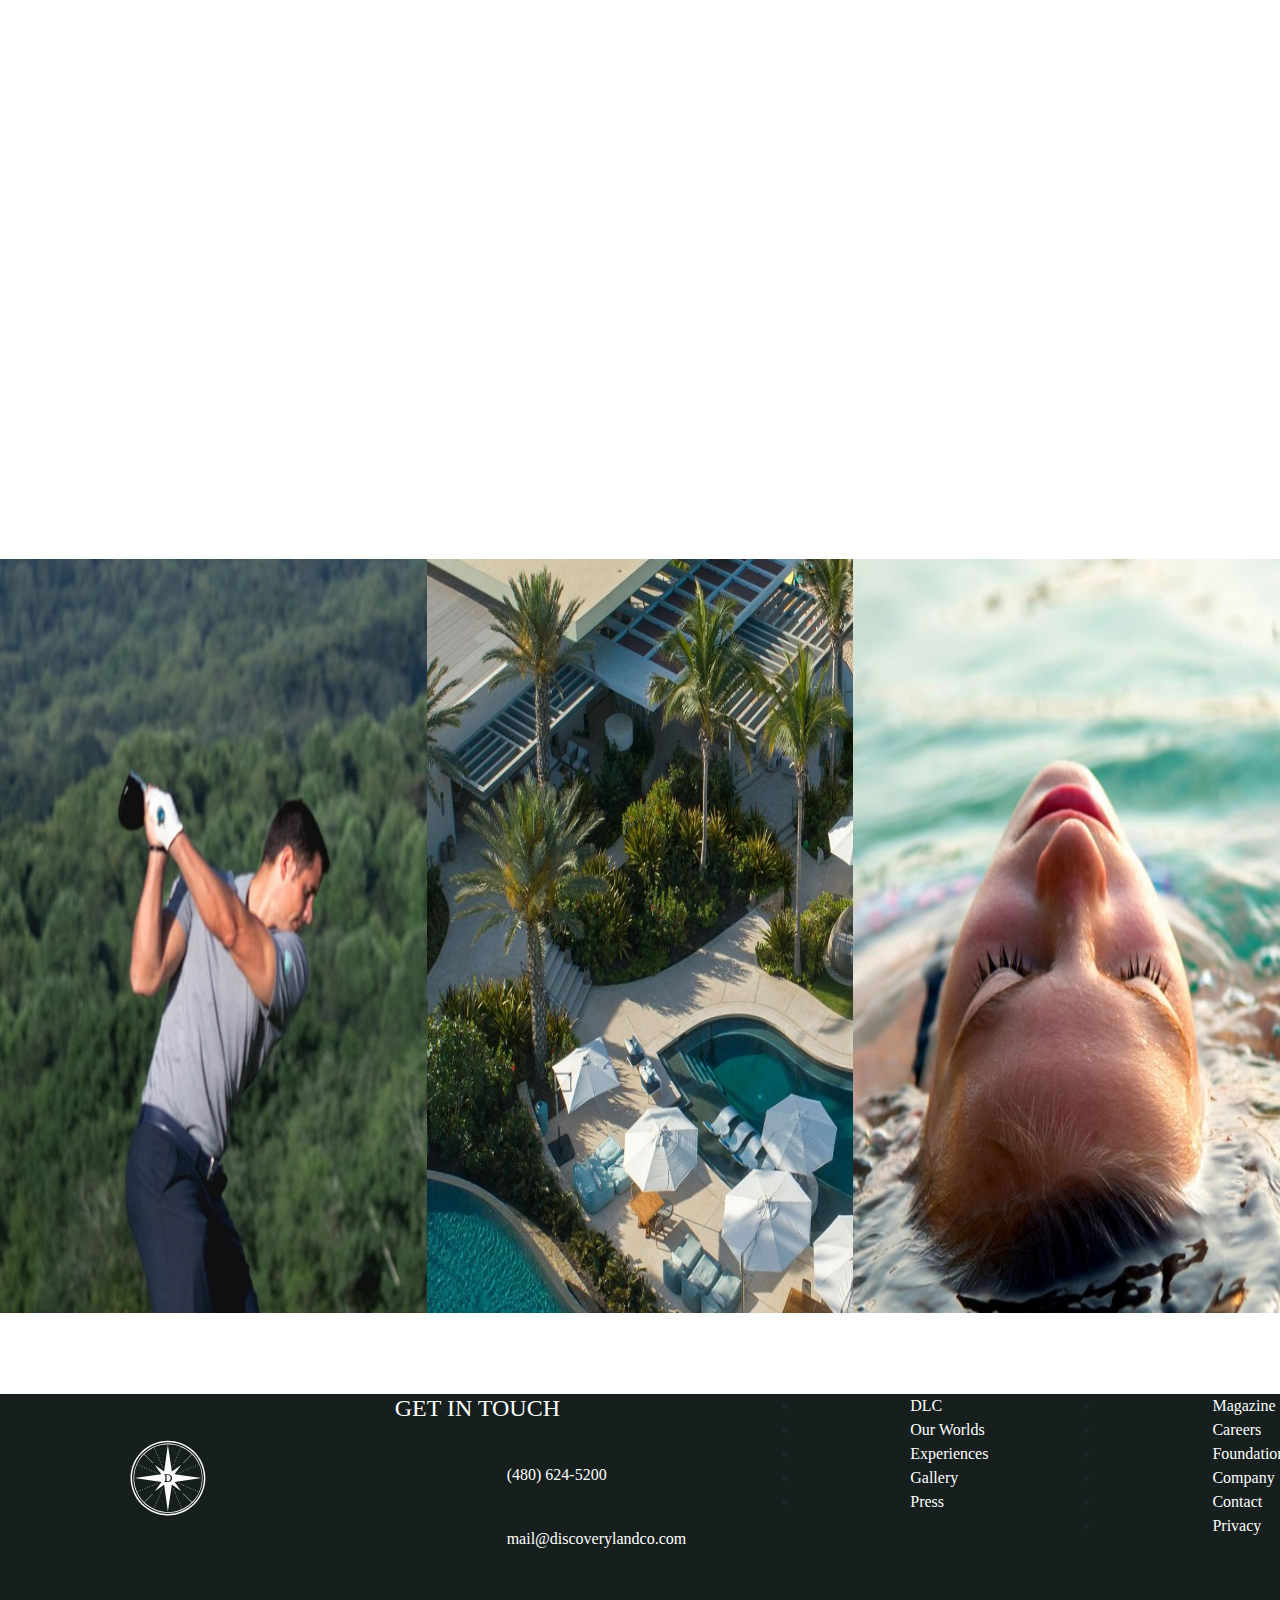
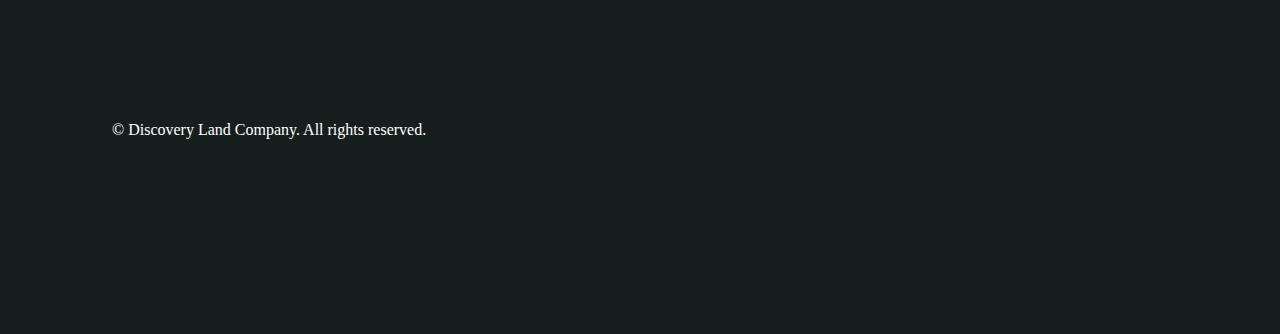
==== commit f4c21197: "CarouselChanges" ====
--- a/index.html
+++ b/index.html
@@ -335,98 +335,124 @@
             <img src="gallery3.jpg">
         </div>
     </section>
-    <!-- <div class="lands">
+    <div class="lands">
         <img src="lands1.jpg" alt="">
         <div class="blackbox">
-            <button>
-                
-            </button>
-
-        </div>
-        <link href="https://cdn.jsdelivr.net/npm/bootstrap@5.0.0-beta3/dist/css/bootstrap.min.css" rel="stylesheet"
-            integrity="sha384-eOJMYsd53ii+scO/bJGFsiCZc+5NDVN2yr8+0RDqr0Ql0h+rP48ckxlpbzKgwra6" crossorigin="anonymous">
-
-        <div id="carouselExampleControls" class="carousel slide" data-bs-ride="carousel">
-            <div class="carousel-inner">
-                <div class="carousel-item active">
-                    <img src="Caro1.jpg" class="d-block w-100" alt="...">
+            <div class="arrowbutton">
+                <button class="leftarrow">
+                    <svg xmlns="http://www.w3.org/2000/svg" viewBox="0 0 28.06 20.91">
+                        <path
+                            d="M28.06 9.81H2.2l8.89-8.9c.01-.03-.9-.91-.9-.91l-10 10c0 .01-.01.01-.02.02l-.04.04c-.01.01-.02.02-.02.03-.01.01-.02.03-.03.05-.01.01-.01.03-.02.04 0 .01-.01.02-.01.03v.02c-.01.01-.01.03-.01.04 0 .02-.01.03-.01.05 0 .01 0 .03-.01.04 0 .02 0 .03-.01.05v.1c0 .02 0 .03.01.05 0 .01 0 .03.01.04 0 .02.01.03.01.05 0 .01.01.03.01.04 0 .01 0 .01.01.02 0 .01.01.02.02.03.01.01.01.03.02.04.01.02.02.03.03.05.01.01.02.02.02.03.01.01.02.03.04.04l.02.02 10 10c0 .01.91-.91.91-.91L2.2 11.1h25.86V9.81z">
+                        </path>
+                    </svg>
+                </button>
+                <button class="rightarrow">
+                    <svg xmlns="http://www.w3.org/2000/svg" viewBox="0 0 28.06 20.91">
+                        <path
+                            d="M0 11.1h25.86L16.97 20c0 .04.91.92.91.91l10-10c0-.01.01-.01.02-.02l.04-.04c.01-.01.02-.02.02-.03.01-.01.02-.03.03-.05.01-.01.01-.03.02-.04 0-.01.01-.02.01-.03v-.02c.01-.01.01-.03.01-.04 0-.02.01-.03.01-.05 0-.01 0-.03.01-.04 0-.02 0-.03.01-.05v-.05-.05c0-.02 0-.03-.01-.05 0-.01 0-.03-.01-.04 0-.02-.01-.03-.01-.05 0-.01-.01-.03-.01-.04 0-.01 0-.01-.01-.02 0-.01-.01-.02-.02-.03-.01-.01-.01-.03-.02-.04-.01-.02-.02-.03-.03-.05-.01-.01-.02-.02-.02-.03-.01-.01-.02-.03-.04-.04.01 0 0-.01 0-.01l-10-10c0-.01-.91.91-.91.91l8.89 8.9H0v1.29z">
+                        </path>
+                    </svg>
+                </button>
+            </div>
+            <div class="sun">
+                <div class="sun1">
+                    <svg id="icon-sun" viewBox="0 0 32 32">
+                        <title>sun</title>
+                        <path
+                            d="M15.761 27.317c-6.244 0-11.321-5.077-11.321-11.321s5.077-11.321 11.321-11.321 11.321 5.077 11.321 11.321-5.077 11.321-11.321 11.321zM15.761 6.353c-5.321 0-9.643 4.33-9.643 9.643s4.33 9.643 9.643 9.643 9.643-4.33 9.643-9.643-4.322-9.643-9.643-9.643z">
+                        </path>
+                        <path
+                            d="M14.099 31.992v0 0c-0.579-0.059-0.999-0.571-0.94-1.15v0c0.059-0.579 0.579-0.999 1.15-0.94v0c0.579 0.059 0.999 0.579 0.94 1.15v0c-0.050 0.546-0.512 0.948-1.041 0.948v0c-0.034 0-0.076 0-0.109-0.008zM19.42 30.615c-0.176-0.546 0.117-1.141 0.671-1.318v0c0.554-0.185 1.141 0.117 1.326 0.671v0c0.176 0.554-0.126 1.141-0.671 1.318v0c-0.109 0.042-0.218 0.059-0.327 0.059v0c-0.445 0-0.856-0.285-0.999-0.73zM7.738 29.935c-0.504-0.285-0.671-0.932-0.386-1.435v0c0.294-0.504 0.932-0.671 1.435-0.386v0c0.504 0.294 0.671 0.932 0.386 1.435v0c-0.193 0.336-0.546 0.529-0.915 0.529v0c-0.176 0-0.352-0.050-0.52-0.143zM25.043 27.863c-0.386-0.428-0.352-1.091 0.076-1.477v0c0.436-0.386 1.099-0.352 1.485 0.076v0c0.386 0.428 0.352 1.091-0.076 1.485v0c-0.201 0.176-0.453 0.269-0.705 0.269v0c-0.285 0-0.571-0.117-0.78-0.352zM2.769 25.471c-0.344-0.47-0.243-1.125 0.227-1.469v0c0.47-0.336 1.125-0.235 1.469 0.235v0c0.336 0.462 0.235 1.125-0.227 1.46v0c-0.193 0.143-0.411 0.201-0.621 0.201v0c-0.327 0-0.646-0.143-0.848-0.428zM29.071 23.071c-0.529-0.235-0.764-0.856-0.529-1.385v0c0.235-0.529 0.848-0.772 1.385-0.537v0c0.529 0.243 0.764 0.856 0.529 1.385v0c-0.176 0.394-0.562 0.629-0.957 0.629v0c-0.143 0-0.294-0.034-0.428-0.092zM0.042 19.37c-0.126-0.562 0.235-1.125 0.806-1.242v0c0.562-0.117 1.116 0.235 1.242 0.806v0c0.118 0.562-0.243 1.125-0.806 1.242v0c-0.076 0.017-0.151 0.025-0.218 0.025v0c-0.487 0-0.923-0.336-1.024-0.831zM29.742 15.996v0 0c0-0.017 0-0.034 0-0.059v0c0-0.579 0.462-1.049 1.041-1.049v0c0.579 0 1.057 0.462 1.057 1.041v0c0 0.017 0 0.025 0 0.042v0c0 0.008 0 0.017 0 0.025v0 0 0c0 0.579-0.47 1.049-1.049 1.049v0c-0.579 0-1.049-0.47-1.049-1.049zM0.839 13.931c-0.571-0.117-0.932-0.671-0.814-1.242v0c0.117-0.571 0.671-0.932 1.242-0.814v0c0.562 0.117 0.932 0.68 0.806 1.242v0c-0.101 0.495-0.537 0.839-1.024 0.839v0c-0.067 0-0.143-0.008-0.21-0.025zM28.517 10.264c-0.243-0.529-0.008-1.15 0.52-1.385v0c0.529-0.243 1.15-0.008 1.393 0.52v0c0.235 0.529 0 1.15-0.529 1.393v0c-0.134 0.059-0.285 0.092-0.428 0.092v0c-0.403 0-0.789-0.235-0.957-0.621zM2.962 8.040c-0.47-0.336-0.571-0.99-0.235-1.46v0c0 0 0 0 0.008 0v0c0.336-0.47 0.99-0.579 1.46-0.235v0c0.47 0.344 0.571 0.999 0.235 1.469v0c-0.21 0.277-0.529 0.428-0.856 0.428v0c-0.21 0-0.42-0.067-0.613-0.201zM25.076 5.572c-0.428-0.386-0.462-1.049-0.076-1.477v0c0.386-0.428 1.049-0.47 1.477-0.084v0c0.428 0.386 0.47 1.049 0.084 1.485v0c-0.21 0.227-0.495 0.344-0.78 0.344v0c-0.252 0-0.504-0.084-0.705-0.269zM7.301 3.525c-0.285-0.495-0.117-1.141 0.378-1.427v0 0 0c0.504-0.294 1.15-0.126 1.435 0.378v0c0.294 0.495 0.126 1.141-0.378 1.435v0c-0.168 0.092-0.344 0.143-0.529 0.143v0c-0.361 0-0.705-0.193-0.906-0.529zM20.041 2.686c-0.554-0.176-0.856-0.772-0.68-1.318v0c0.176-0.554 0.764-0.856 1.318-0.68v0c0.554 0.176 0.856 0.764 0.68 1.318v0c-0.143 0.445-0.554 0.73-0.999 0.73v0c-0.109 0-0.21-0.017-0.319-0.050zM13.1 1.167c-0.059-0.579 0.361-1.091 0.932-1.158v0c0.579-0.059 1.091 0.361 1.158 0.932v0c0.059 0.579-0.361 1.099-0.932 1.158v0c-0.042 0-0.076 0.008-0.117 0.008v0c-0.529 0-0.982-0.403-1.041-0.94z">
+                        </path>
+                    </svg>
+                    <h3>84 °F</h3>
                 </div>
-                <div class="carousel-item">
-                    <img src="Caro2.jpg" class="d-block w-100" alt="...">
+                <div class="sun2">
+                    <svg id="icon-wind" viewBox="0 0 36 32">
+                        <title>wind</title>
+                        <path
+                            d="M28.282 12.669v-0.011h-4.765c0.872-1.319 1.363-2.867 1.363-4.503 0-4.503-3.663-8.155-8.155-8.155s-8.155 3.663-8.155 8.155h2.181c0-3.293 2.682-5.975 5.975-5.975s5.975 2.682 5.975 5.975c0 1.734-0.752 3.358-2.061 4.503h-20.639v2.181h27.966c3.293 0 5.975 2.682 5.975 5.975s-2.682 5.975-5.975 5.975-5.975-2.682-5.975-5.975h-2.181c0 4.492 3.663 8.155 8.155 8.155s8.155-3.663 8.155-8.155c0-4.394-3.489-7.97-7.839-8.144z">
+                        </path>
+                        <path
+                            d="M11.11 15.722v-0.033h-11.11v2.181h10.412c3.293 0 5.975 2.682 5.975 5.975s-2.682 5.975-5.975 5.975-5.975-2.682-5.975-5.975h-2.181c0 4.492 3.663 8.155 8.155 8.155s8.155-3.663 8.155-8.155c0-4.274-3.282-7.774-7.458-8.123z">
+                        </path>
+                    </svg>
+                    <h3>4.56 mph</h3>
                 </div>
-                <div class="carousel-item">
-                    <img src="Caro3.jpg" class="d-block w-100" alt="...">
+                <div class="sun3">
+                    <svg id="icon-compass" viewBox="0 0 32 32">
+                        <title>compass</title>
+                        <path
+                            d="M15.994 32c-8.821 0-15.994-7.185-15.994-16.006s7.173-15.994 15.994-15.994c8.821 0 15.994 7.173 15.994 15.994s-7.173 16.006-15.994 16.006zM15.994 2.371c-7.505 0-13.623 6.118-13.623 13.623s6.118 13.623 13.623 13.623 13.623-6.118 13.623-13.623-6.106-13.623-13.623-13.623z">
+                        </path>
+                        <path d="M17.808 17.808l2.893-6.568-6.521 2.94-2.881 6.58 6.509-2.952z"></path>
+                    </svg>
+                    <h3>309°</h3>
                 </div>
-                <div class="carousel-item">
-                    <img src="Caro4.jpg" class="d-block w-100" alt="...">
+
+            </div>
+            <div class="country">
+                <h3> Amenia, New York</h3>
+                <h1>Dune Deck</h1>
+            </div>
+            <div class="navigation">
+                <svg id="icon-pip" viewBox="0 0 26 32">
+                    <title>pip</title>
+                    <path
+                        d="M13.182 32.011c-0.25-0.002-0.479-0.089-0.66-0.235l0.002 0.002c-1.284-1.061-12.524-10.178-12.524-18.595 0-7.28 5.902-13.182 13.182-13.182s13.182 5.902 13.182 13.182v0c0 8.576-12.28 18.584-12.842 18.765-0.101 0.040-0.217 0.063-0.339 0.064h-0zM13.182 2.123c-6.106 0.006-11.053 4.954-11.059 11.059v0.001c0 5.721 6.888 12.917 11.049 16.387 2.452-2.070 11.070-9.828 11.070-16.387-0.006-6.106-4.954-11.053-11.059-11.059h-0.001z">
+                    </path>
+                    <path
+                        d="M13.182 19.296c-3.382 0-6.124-2.742-6.124-6.124s2.742-6.124 6.124-6.124c3.382 0 6.124 2.742 6.124 6.124 0 0.004 0 0.007 0 0.011v-0.001c-0.006 3.378-2.746 6.113-6.124 6.113 0 0 0 0 0 0v0zM13.182 9.181c-2.21 0-4.001 1.791-4.001 4.001s1.791 4.001 4.001 4.001c2.21 0 4.001-1.791 4.001-4.001v0c0-2.21-1.791-4.001-4.001-4.001v0z">
+                    </path>
+                </svg>
+                <h3>40.8093799° N / -72.6458277° W</h3>
+            </div>
+        </div>
+        <!-- Carousel copied from StackOverflow -->
+        <div class="carou">
+            <link rel="stylesheet" href="https://maxcdn.bootstrapcdn.com/bootstrap/4.0.0/css/bootstrap.min.css"
+                integrity="sha384-Gn5384xqQ1aoWXA+058RXPxPg6fy4IWvTNh0E263XmFcJlSAwiGgFAW/dAiS6JXm"
+                crossorigin="anonymous">
+
+            <script src="https://code.jquery.com/jquery-3.2.1.slim.min.js"
+                integrity="sha384-KJ3o2DKtIkvYIK3UENzmM7KCkRr/rE9/Qpg6aAZGJwFDMVNA/GpGFF93hXpG5KkN"
+                crossorigin="anonymous"></script>
+            <script src="https://cdnjs.cloudflare.com/ajax/libs/popper.js/1.12.9/umd/popper.min.js"
+                integrity="sha384-ApNbgh9B+Y1QKtv3Rn7W3mgPxhU9K/ScQsAP7hUibX39j7fakFPskvXusvfa0b4Q"
+                crossorigin="anonymous"></script>
+            <script src="https://maxcdn.bootstrapcdn.com/bootstrap/4.0.0/js/bootstrap.min.js"
+                integrity="sha384-JZR6Spejh4U02d8jOt6vLEHfe/JQGiRRSQQxSfFWpi1MquVdAyjUar5+76PVCmYl"
+                crossorigin="anonymous"></script>
+
+            <div id="carouselExampleIndicators" class="carousel slide" data-ride="carousel">
+                <ol class="carousel-indicators">
+                    <li data-target="#carouselExampleIndicators" data-slide-to="0" class="active"></li>
+                    <li data-target="#carouselExampleIndicators" data-slide-to="1"></li>
+                    <li data-target="#carouselExampleIndicators" data-slide-to="2"></li>
+                </ol>
+                <div class="carousel-inner">
+                    <div class="carousel-item active">
+                        <img class="d-block w-100" src="Caro1.jpg" alt="First slide">
+                    </div>
+                    <div class="carousel-item">
+                        <img class="d-block w-100" src="Caro2.jpg" alt="Second slide">
+                    </div>
+                    <div class="carousel-item">
+                        <img class="d-block w-100" src="Caro3.jpg" alt="Third slide">
+                    </div>
                 </div>
-                <div class="carousel-item">
-                    <img src="Caro5.jpg" class="d-block w-100" alt="...">
-                </div>
-                <div class="carousel-item">
-                    <img src="Caro6.jpg" class="d-block w-100" alt="...">
-                </div>
-                <div class="carousel-item">
-                    <img src="Caro7.jpg" class="d-block w-100" alt="...">
-                </div>
-                <div class="carousel-item">
-                    <img src="Caro8.jpg" class="d-block w-100" alt="...">
-                </div>
-                <div class="carousel-item">
-                    <img src="Caro9.jpg" class="d-block w-100" alt="...">
-                </div>
-                <div class="carousel-item">
-                    <img src="Caro10.jpg" class="d-block w-100" alt="...">
-                </div>
-                <div class="carousel-item">
-                    <img src="Caro11.jpg.jpg" class="d-block w-100" alt="...">
-                </div>
-                <div class="carousel-item">
-                    <img src="Caro12.jpg" class="d-block w-100" alt="...">
-                </div>
-                <div class="carousel-item">
-                    <img src="Caro13.jpg" class="d-block w-100" alt="...">
-                </div>
-                <div class="carousel-item">
-                    <img src="Caro14.jpg" class="d-block w-100" alt="...">
-                </div>
-                <div class="carousel-item">
-                    <img src="Caro15.jpg" class="d-block w-100" alt="...">
-                </div>
-                <div class="carousel-item">
-                    <img src="Caro16.jpg" class="d-block w-100" alt="...">
-                </div>
-                <div class="carousel-item">
-                    <img src="Caro17.jpg" class="d-block w-100" alt="...">
-                </div>
-                <div class="carousel-item">
-                    <img src="Caro18.jpg" class="d-block w-100" alt="...">
-                </div>
-                <div class="carousel-item">
-                    <img src="Caro19.jpg" class="d-block w-100" alt="...">
-                </div>
-                <div class="carousel-item">
-                    <img src="Caro20.jpg" class="d-block w-100" alt="...">
-                </div>
-                <div class="carousel-item">
-                    <img src="Caro21.jpg" class="d-block w-100" alt="...">
-                </div>
-                <div class="carousel-item">
-                    <img src="Caro22.jpg" class="d-block w-100" alt="...">
-                </div>
-                <div class="carousel-item">
-                    <img src="Caro23.jpg" class="d-block w-100" alt="...">
-                </div>
-                <div class="carousel-item">
-                    <img src="Caro24.jpg" class="d-block w-100" alt="...">
-                </div>
-                <div class="carousel-item">
-                    <img src="Caro25.jpg" class="d-block w-100" alt="...">
-                </div>
-            </div>
-
-        </div>
-    </div> -->
+                <a class="carousel-control-prev" href="#carouselExampleIndicators" role="button" data-slide="prev">
+                    <span class="carousel-control-prev-icon" aria-hidden="true"></span>
+                    <span class="sr-only">Previous</span>
+                </a>
+                <a class="carousel-control-next" href="#carouselExampleIndicators" role="button" data-slide="next">
+                    <span class="carousel-control-next-icon" aria-hidden="true"></span>
+                    <span class="sr-only">Next</span>
+                </a>
+            </div>
+        </div>
+
+    </div>
     <div class="containers">
         <div class="section2">
             <img src="experiences.jpg" width="100%">
--- a/style.css
+++ b/style.css
@@ -1,24 +1,80 @@
-html{
-    font-size: 100%;
-}
-*{
-    overflow-x: hidden;
+.navigation h3{
+    font-size: .8rem;
+    margin-left: 2rem;
+    margin-top: -2rem;
+}
+.navigation{
+    color: hsla(0,0%,100%,.5);
+    fill: white;
+    height: 1rem;
+    width: 1rem;
+    margin-left: 5rem;
+    margin-top: 3rem;
+}
+.country{
+    
+    margin-top: 6rem;
+    margin-left: 5rem;
+    color: hsla(0,0%,100%,.5);
+    /* font-size: 1rem; */
+}
+.sun h3{
+    color: hsla(0,0%,100%,.5);
+}
+.sun3{
+    fill: white;
+    height: 2rem;
+    width: 2rem;
+    margin-top: -2rem;
+    margin-left: 15rem;
+}
+.sun2{
+    fill: white;
+    height: 2rem;
+    width: 2rem;
+    margin-top: -2rem;
+    margin-left: 10rem;
+}
+.sun1{
+    fill: white;
+    height: 2rem;
+    width: 2rem;
+    margin-top: 5rem;
+    margin-left: 5rem;
+}
+.leftarrow{
+    height: 2rem;
+    width: 2rem;
+    background-color: transparent;
+    fill: white;
+    border: none;
+    margin-top: 5rem;
+    margin-left: 5rem;
+}
+.rightarrow{
+    height: 2rem;
+    width: 2rem;
+    background-color: transparent;
+    fill: white;
+    border: none;
+    margin-top: 2rem;
+    margin-left: 2rem;
 }
 .containers img{
-    height: 74.0rem;
+    height: 47.1rem;
 }
 .blackbox{
     background-color:#161f1e;
     height: 70%;
     width: 50%;
     position: relative;
-    left: 70.0rem;
-    bottom: 83.0px;
+    left: 45rem;
+    bottom: 70rem;
 }
 .carousel {
-    width:30.0rem;
-    height:40.0rem;
-    transform: translate(110.0rem,-125.0rem);
+    width: 15rem;
+    height: 60rem;
+    transform: translate(70.0rem,-105.0rem);
 }
 .section2{
     float: left;
@@ -92,6 +148,7 @@
     background-color: #161f1e;
     height: 60vh;
     width: 100vw;
+    margin-top: -3.5rem;
 }
 .i_ch_footercol h4{
     color: #fff;
@@ -129,6 +186,13 @@
     list-style-type: none;
     margin: 2.5rem 0;
 }
+
+html{
+    font-size: 100%;
+}
+/* *{
+    overflow-x: hidden;
+} */
 /* MEDIA QUERY IS LISTED BELOW  */
 @media (max-width:998px){
     html{
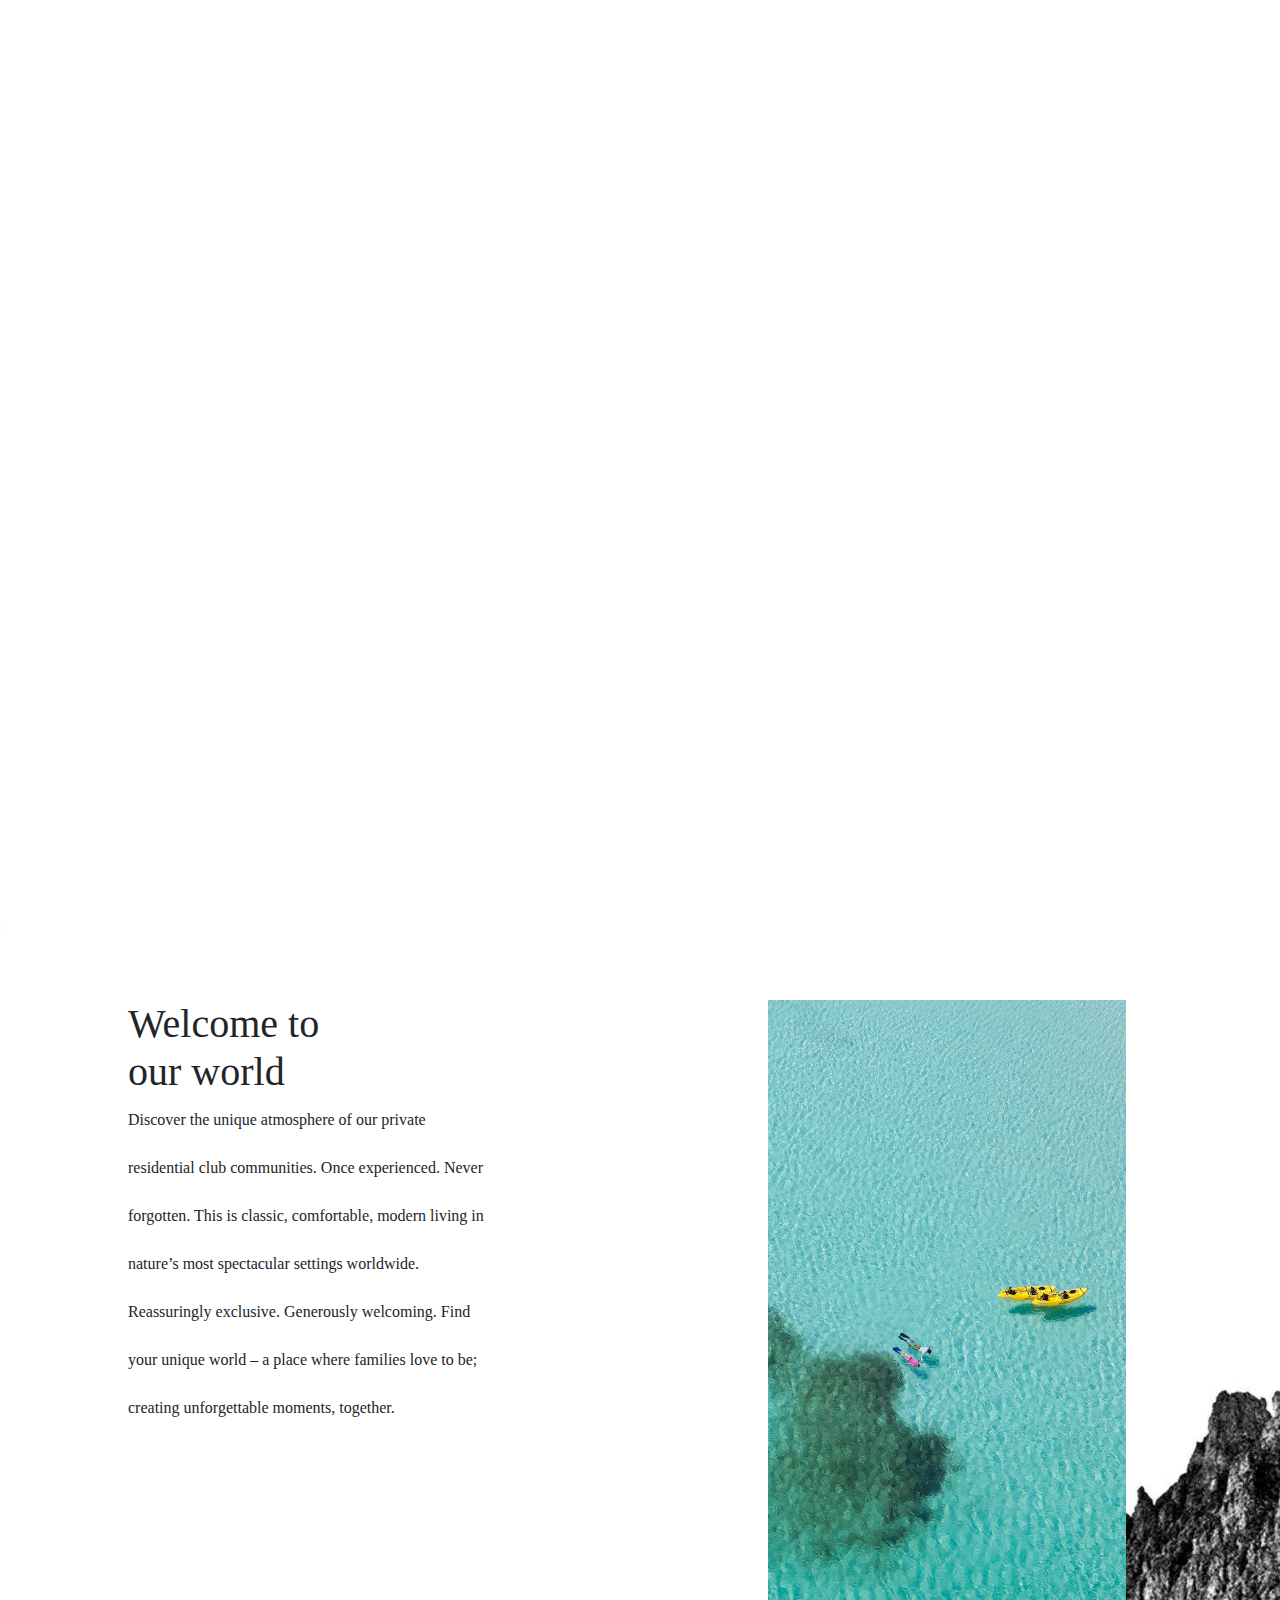
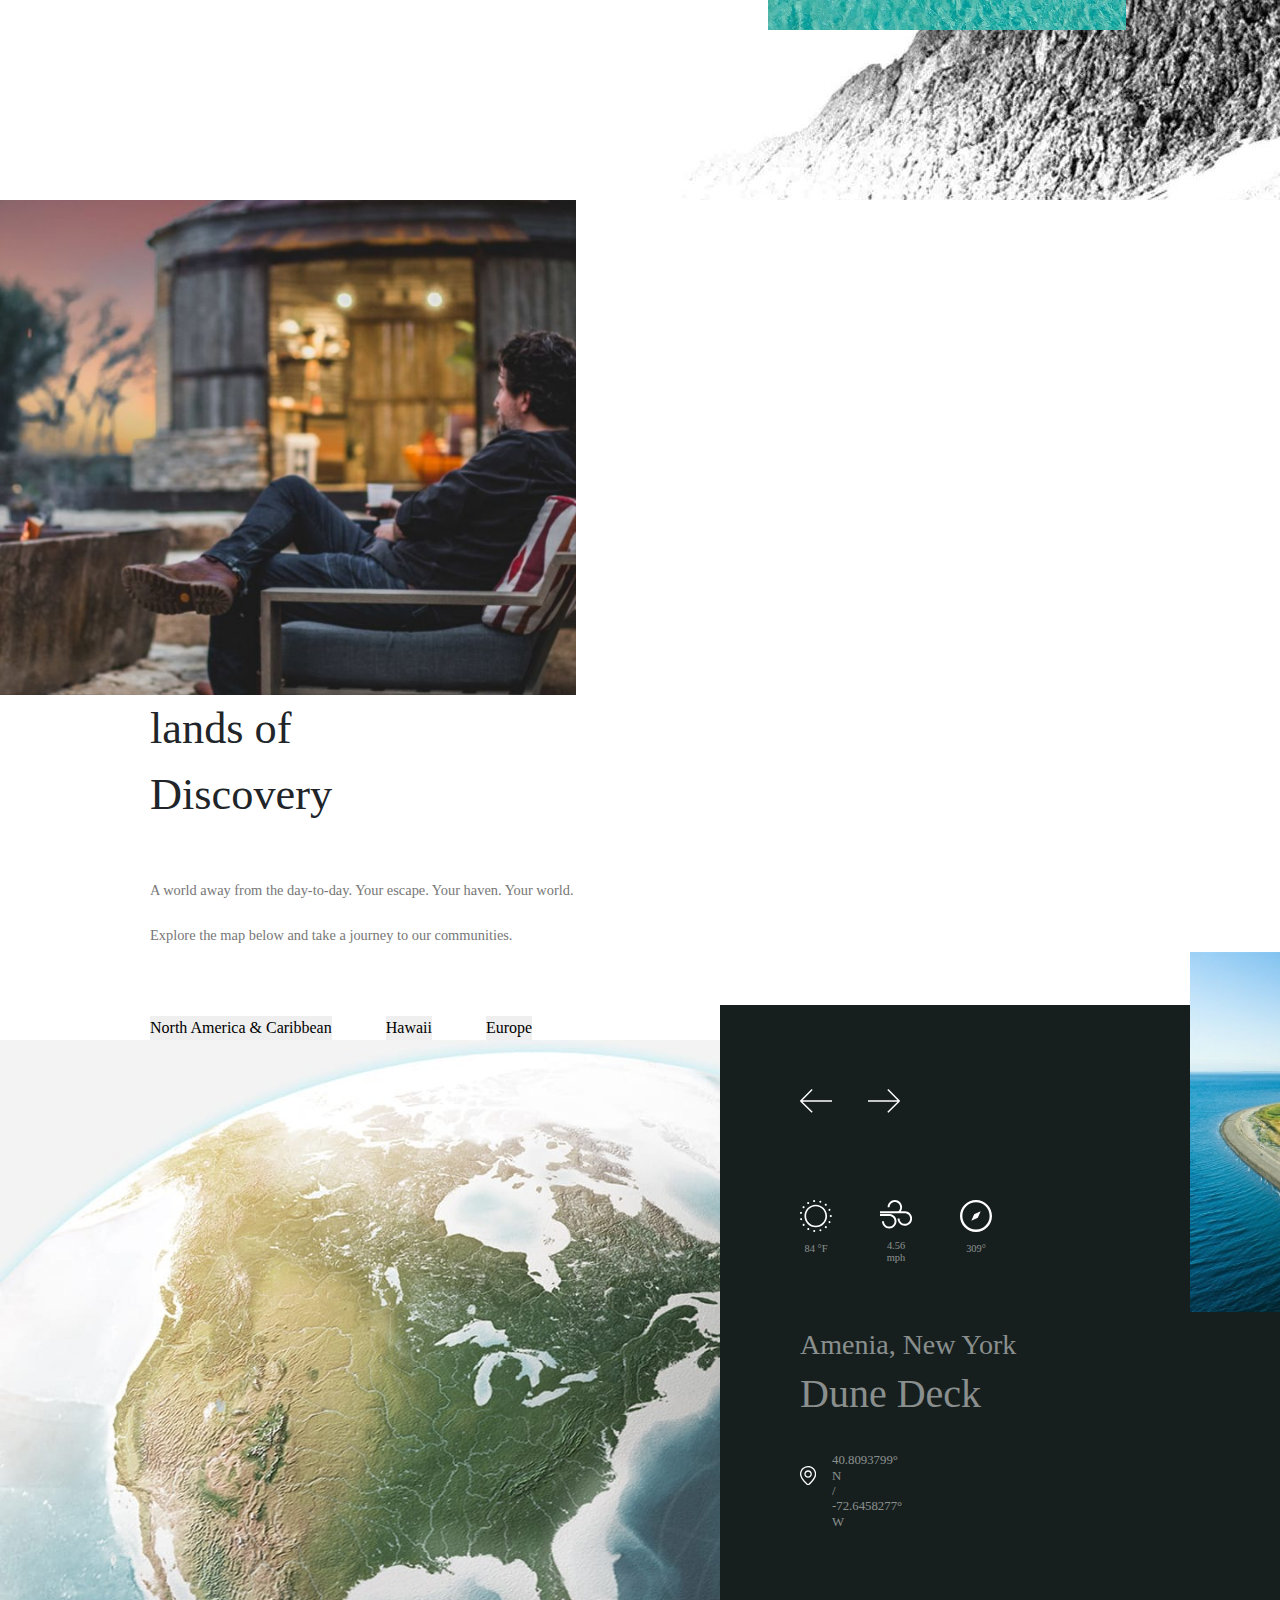
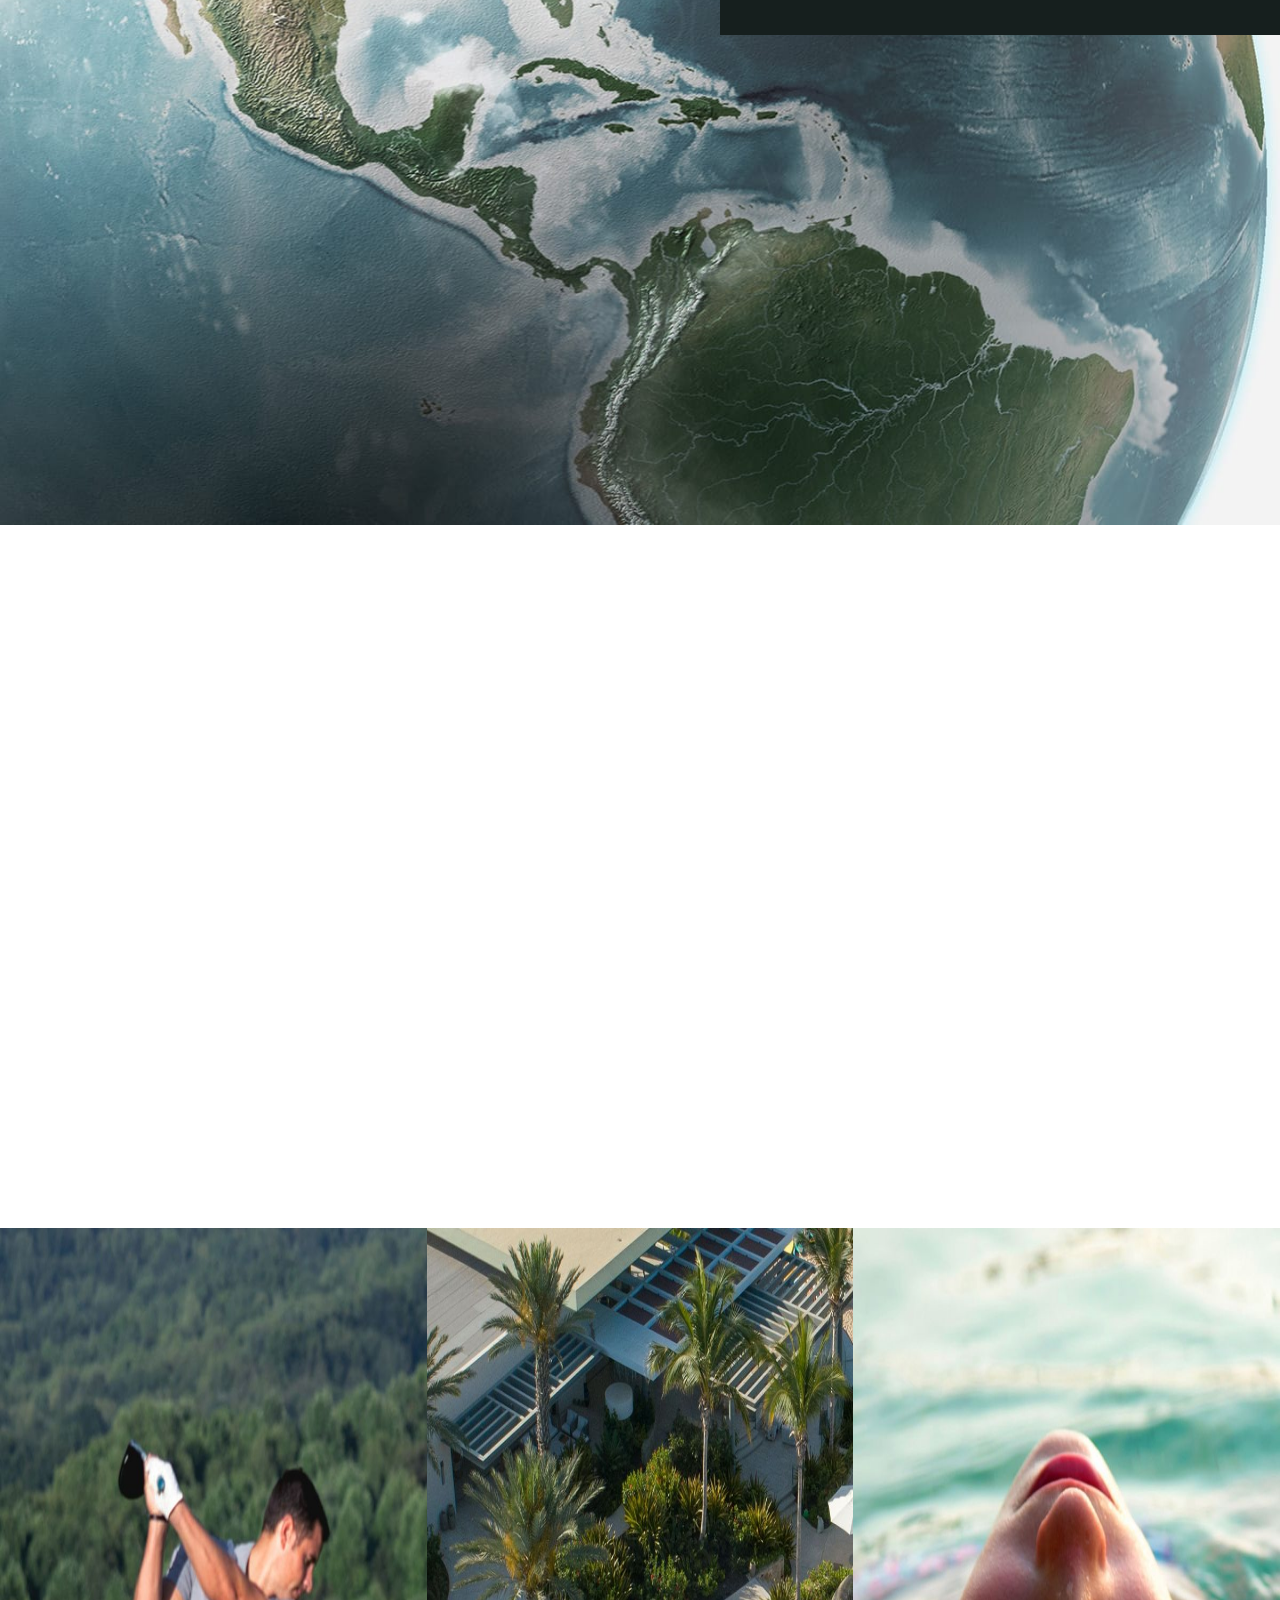
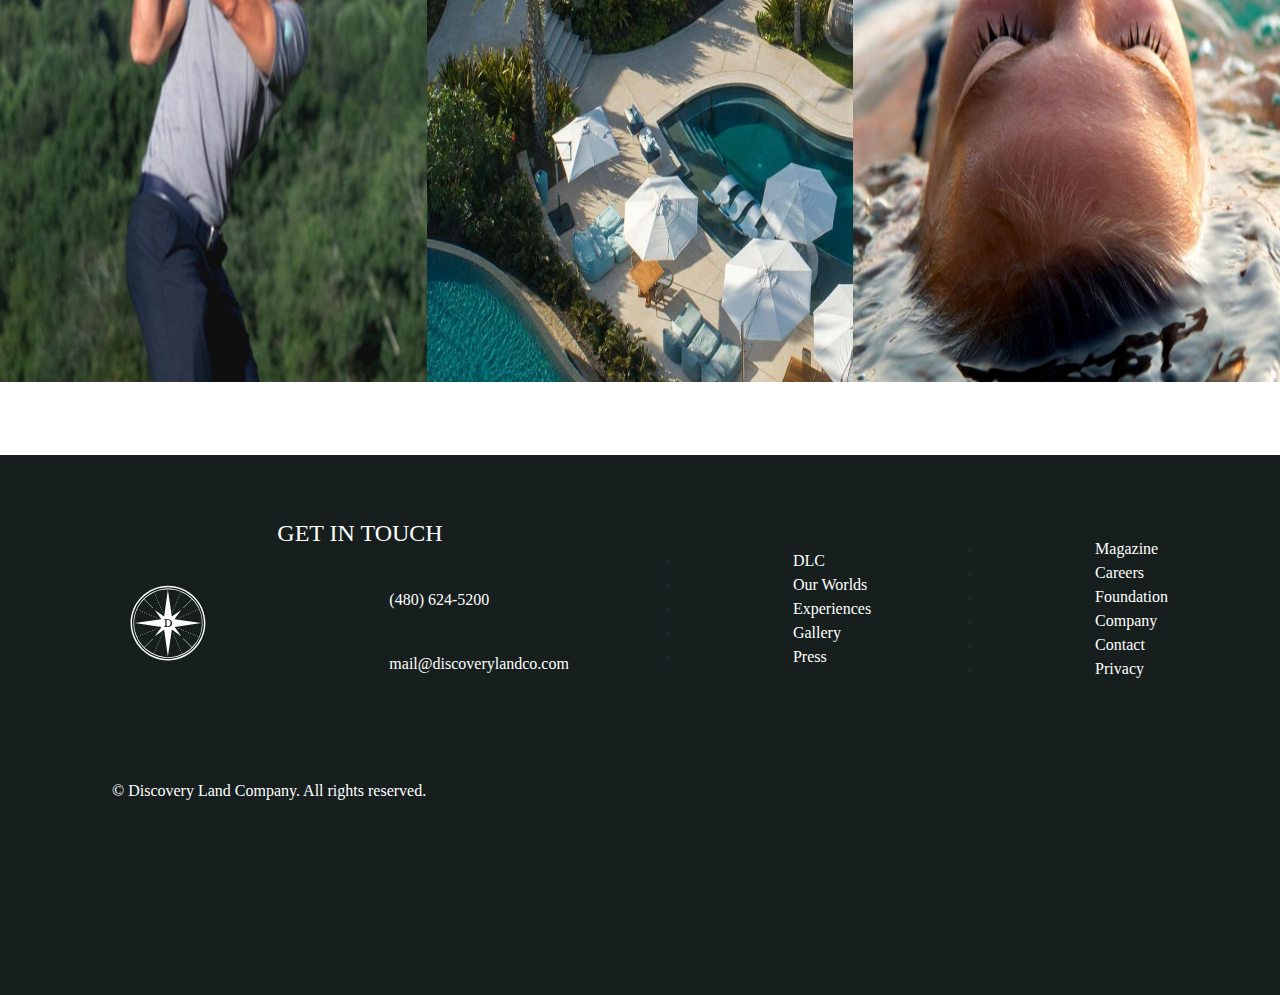
==== commit 948a27e5: "commit" ====
--- a/index.html
+++ b/index.html
@@ -336,7 +336,16 @@
         </div>
     </section>
     <div class="lands">
-        <img src="lands1.jpg" alt="">
+        <div class="landup">
+            <h1>lands of</h1>
+            <h1>Discovery</h1>
+            <p>A world away from the day-to-day. Your escape. Your haven. Your world.</p>
+            <p>Explore the map below and take a journey to our communities.</p>
+            <button class="button1">North America & Caribbean</button> 
+            <button class="button2">Hawaii</button>
+            <button class="button3">Europe</button>
+        </div>
+        <img src="lands1.jpg" alt="" width="100%">
         <div class="blackbox">
             <div class="arrowbutton">
                 <button class="leftarrow">
@@ -407,9 +416,46 @@
                 </svg>
                 <h3>40.8093799° N / -72.6458277° W</h3>
             </div>
+            <div class="carou">
+                <link rel="stylesheet" href="https://maxcdn.bootstrapcdn.com/bootstrap/4.0.0/css/bootstrap.min.css"
+                    integrity="sha384-Gn5384xqQ1aoWXA+058RXPxPg6fy4IWvTNh0E263XmFcJlSAwiGgFAW/dAiS6JXm"
+                    crossorigin="anonymous">
+
+                <script src="https://code.jquery.com/jquery-3.2.1.slim.min.js"
+                    integrity="sha384-KJ3o2DKtIkvYIK3UENzmM7KCkRr/rE9/Qpg6aAZGJwFDMVNA/GpGFF93hXpG5KkN"
+                    crossorigin="anonymous"></script>
+                <script src="https://cdnjs.cloudflare.com/ajax/libs/popper.js/1.12.9/umd/popper.min.js"
+                    integrity="sha384-ApNbgh9B+Y1QKtv3Rn7W3mgPxhU9K/ScQsAP7hUibX39j7fakFPskvXusvfa0b4Q"
+                    crossorigin="anonymous"></script>
+                <script src="https://maxcdn.bootstrapcdn.com/bootstrap/4.0.0/js/bootstrap.min.js"
+                    integrity="sha384-JZR6Spejh4U02d8jOt6vLEHfe/JQGiRRSQQxSfFWpi1MquVdAyjUar5+76PVCmYl"
+                    crossorigin="anonymous"></script>
+
+                <div id="carouselExampleIndicators" class="carousel slide" data-ride="carousel">
+                    <div class="carousel-inner">
+                        <div class="carousel-item active">
+                            <img class="d-block w-100" src="Caro1.jpg" alt="First slide">
+                        </div>
+                        <div class="carousel-item">
+                            <img class="d-block w-100" src="Caro2.jpg" alt="Second slide">
+                        </div>
+                        <div class="carousel-item">
+                            <img class="d-block w-100" src="Caro3.jpg" alt="Third slide">
+                        </div>
+                    </div>
+                    <!-- <a class="carousel-control-prev" href="#carouselExampleIndicators" role="button" data-slide="prev">
+                        <span class="carousel-control-prev-icon" aria-hidden="true"></span>
+                        <span class="sr-only">Previous</span>
+                    </a>
+                    <a class="carousel-control-next" href="#carouselExampleIndicators" role="button" data-slide="next">
+                        <span class="carousel-control-next-icon" aria-hidden="true"></span>
+                        <span class="sr-only">Next</span>
+                    </a> -->
+                </div>
+            </div>
         </div>
         <!-- Carousel copied from StackOverflow -->
-        <div class="carou">
+        <!-- <div class="carou">
             <link rel="stylesheet" href="https://maxcdn.bootstrapcdn.com/bootstrap/4.0.0/css/bootstrap.min.css"
                 integrity="sha384-Gn5384xqQ1aoWXA+058RXPxPg6fy4IWvTNh0E263XmFcJlSAwiGgFAW/dAiS6JXm"
                 crossorigin="anonymous">
@@ -450,7 +496,7 @@
                     <span class="sr-only">Next</span>
                 </a>
             </div>
-        </div>
+        </div> -->
 
     </div>
     <div class="containers">
--- a/style.css
+++ b/style.css
@@ -1,3 +1,47 @@
+.landup h1{
+    /* border: 5px solid red; */
+    font-size: calc(30.66667px + 1.06667vw);
+    font-family: gt-sectra;
+    font-weight: 200;
+    line-height: 1.3;
+    transform: translate(150px, 5px);
+    margin-right: 500px;
+}
+.landup p{
+    /* border: 5px solid greenyellow; */
+    color: #777;
+    line-height: 2;
+    font-size: .9rem;
+    margin-right: 500px;
+    transform: translate(150px, 50px);
+}
+.landup button{
+    /* border: 5px solid blue; */
+    transform: translate(150px, 50px);
+    border: none;
+}
+.button2{
+    margin: 50px;
+}
+.carou{
+    margin-top: 1150px;
+    margin-left: -650px;
+}
+.sun1 h3{
+    text-align: center;
+    margin-top: .7rem;
+    font-size: .65rem;
+}
+.sun2 h3{
+    text-align: center;
+    margin-top: .7rem;
+    font-size: .65rem;
+}
+.sun3 h3{
+    text-align: center;
+    margin-top: .7rem;
+    font-size: .65rem;
+}
 .navigation h3{
     font-size: .8rem;
     margin-left: 2rem;
@@ -64,6 +108,7 @@
     height: 47.1rem;
 }
 .blackbox{
+    /* border: 10px solid olive; */
     background-color:#161f1e;
     height: 70%;
     width: 50%;
@@ -77,21 +122,28 @@
     transform: translate(70.0rem,-105.0rem);
 }
 .section2{
+    /* border: 10px solid pink; */
     float: left;
     width: 33.33%;
 }
 .headerclass{
-    height: 120vh;
-    width: 100vw;
-    overflow: hidden;
+    /* border: 10px solid red; */
+    /* height: 120vh;
+    width: 100vw; */
+    height: 100%;
+    width: 100%;
+    
+}
+#myvideo {
+    /* border: 5px solid greenyellow; */
     object-fit: cover;
-}
-#myvideo {
-    right: 0;
-    bottom: 0;
-    min-width: 100%; 
-    min-height: 100%;
-    z-index: -1;
+    width: 100%;
+    height: 100%;
+    background-position: center;
+    background-size: cover;
+    /* z-index: -1; */
+    /* height: 120vh;
+    width: 100vw; */
 }
 .main ul{
     margin: 0;
@@ -113,6 +165,7 @@
 .main{
     /* max-width: 1200px; */
     /* margin: auto; */
+    /* border: 10px solid yellow; */
     position: relative;
     bottom: 85%;
     display: flex;
@@ -145,23 +198,20 @@
 }
 /* CSS FOR FOOTER IS GIVEN BELOW  */
 .i_footer{
+    /* border: 10px solid blue; */
     background-color: #161f1e;
-    height: 60vh;
-    width: 100vw;
-    margin-top: -3.5rem;
+    height: 60%;
+    width: 100%;
 }
 .i_ch_footercol h4{
     color: #fff;
 }
 .i_row{
-
     width: 100%;
     height: 60%;
-    margin-top: 4rem;
-    margin-left: 20%;
     display: flex;
-    align-items: flex-start;
-    justify-content: center;
+    align-items: center;
+    justify-content: flex-end;
 }
 .i_row ul li a{
     margin: 7.0rem;
@@ -172,6 +222,7 @@
     color: white;
 }
 .i_sticker{
+    margin-top: 100px;
     height: 5.0rem;
     width: 5.0rem;
     position: relative;
@@ -191,7 +242,7 @@
     font-size: 100%;
 }
 /* *{
-    overflow-x: hidden;
+    overflow: hidden;
 } */
 /* MEDIA QUERY IS LISTED BELOW  */
 @media (max-width:998px){
@@ -211,7 +262,7 @@
 }
 @media (max-device-width : 480px) {
     .title h1{
-        border: 5px solid red;
+        /* border: 5px solid red; */
     }
 }
     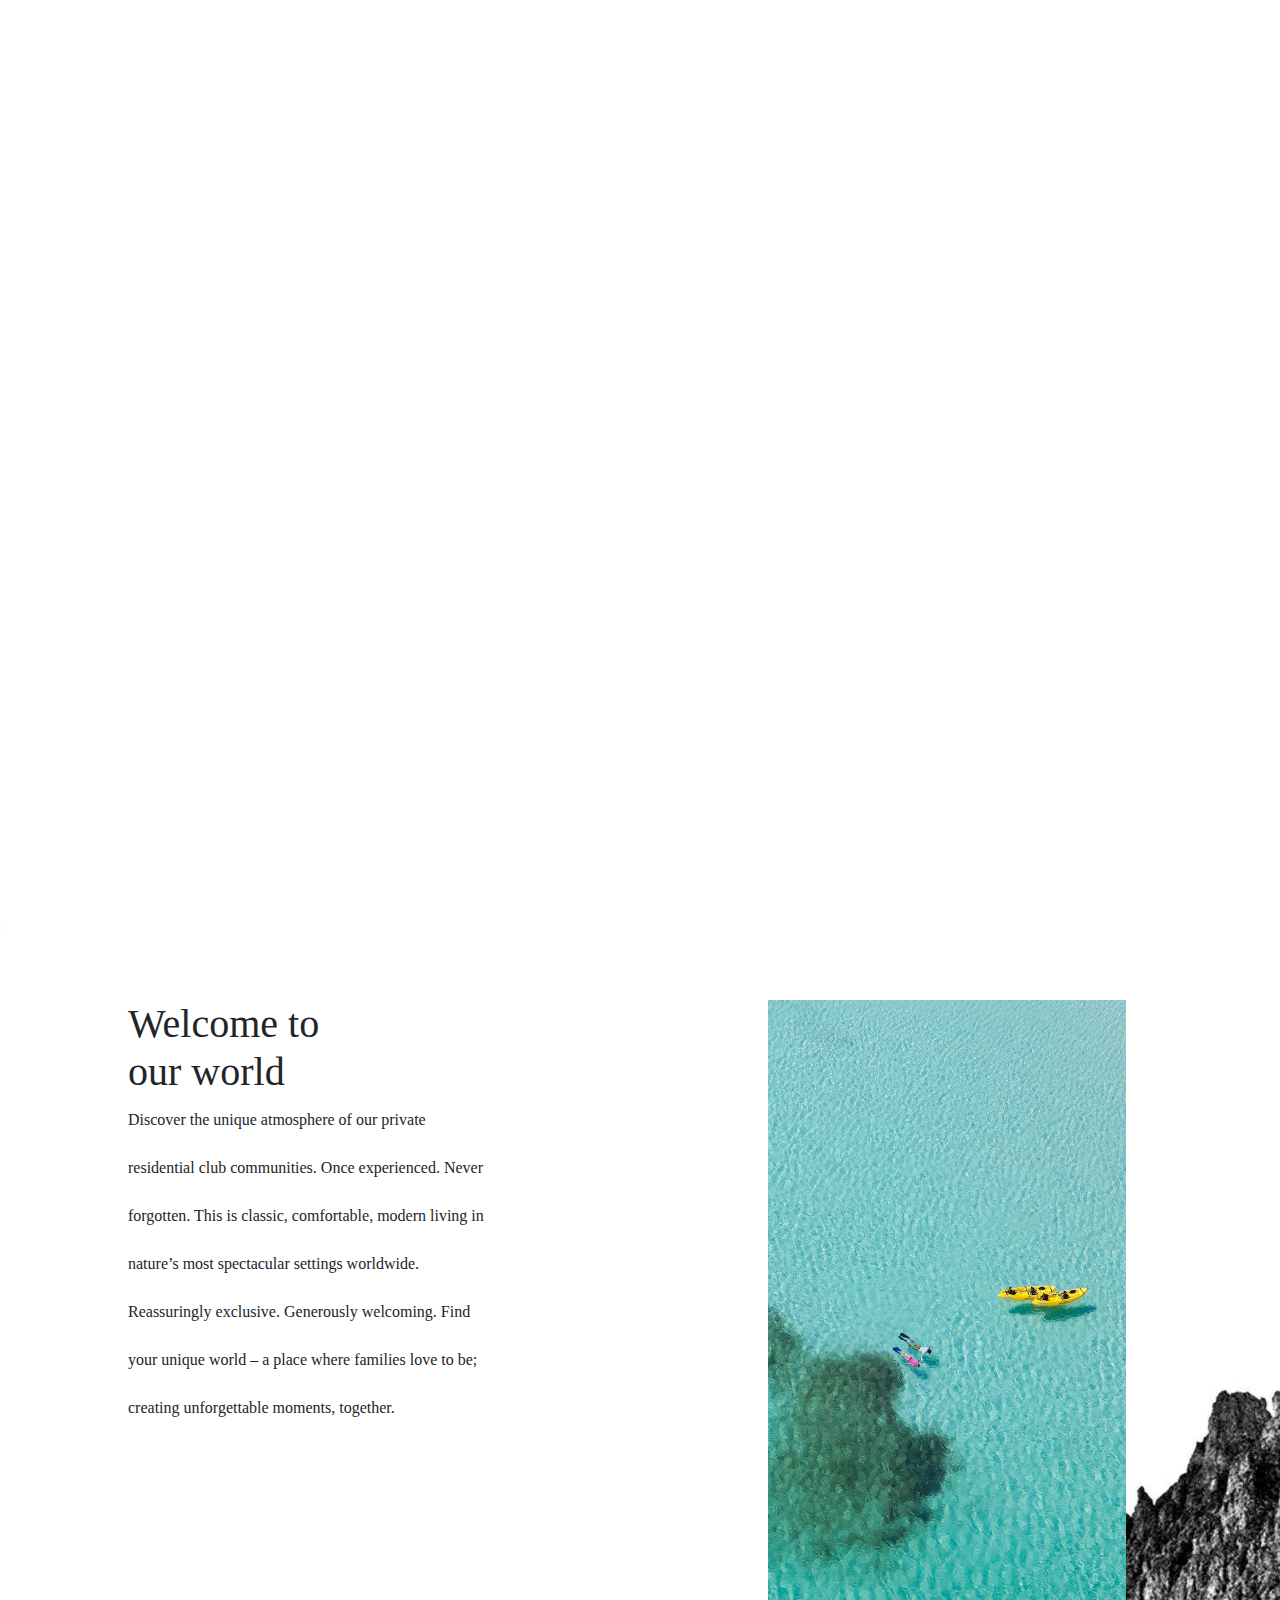
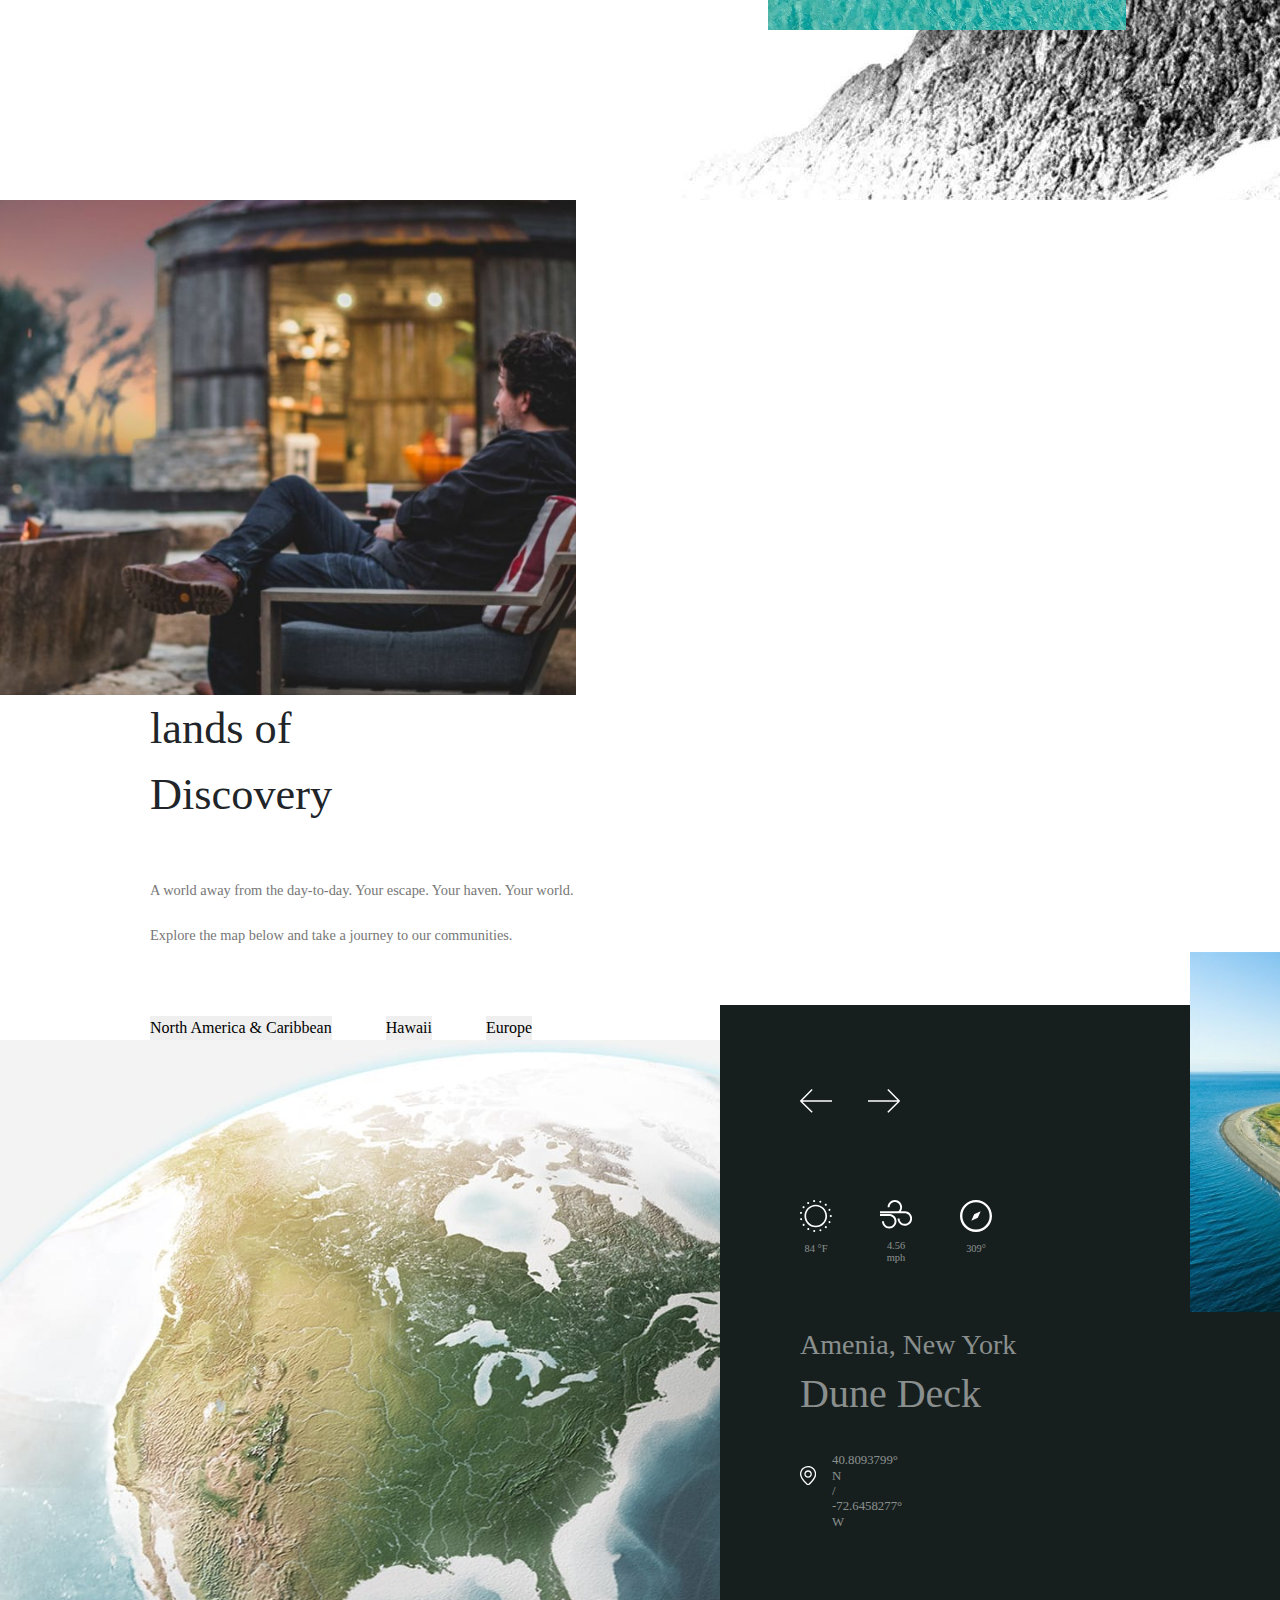
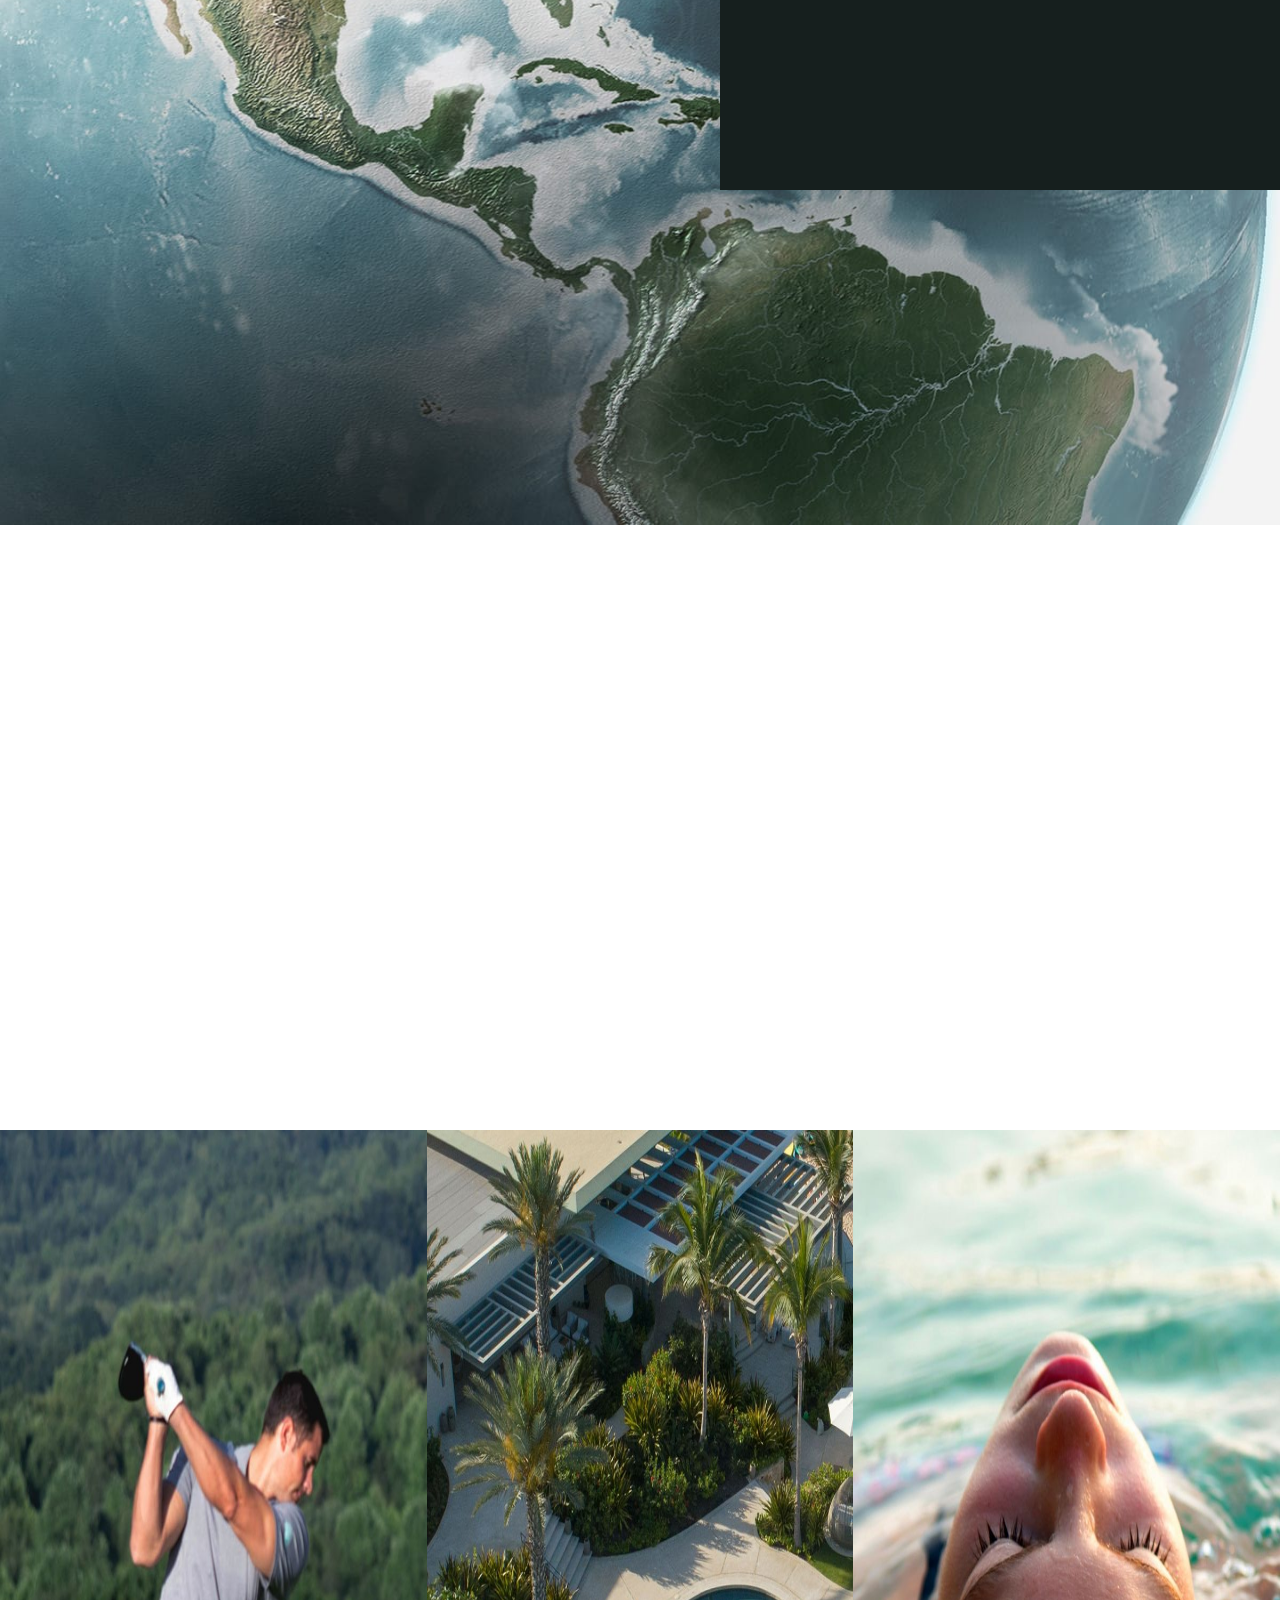
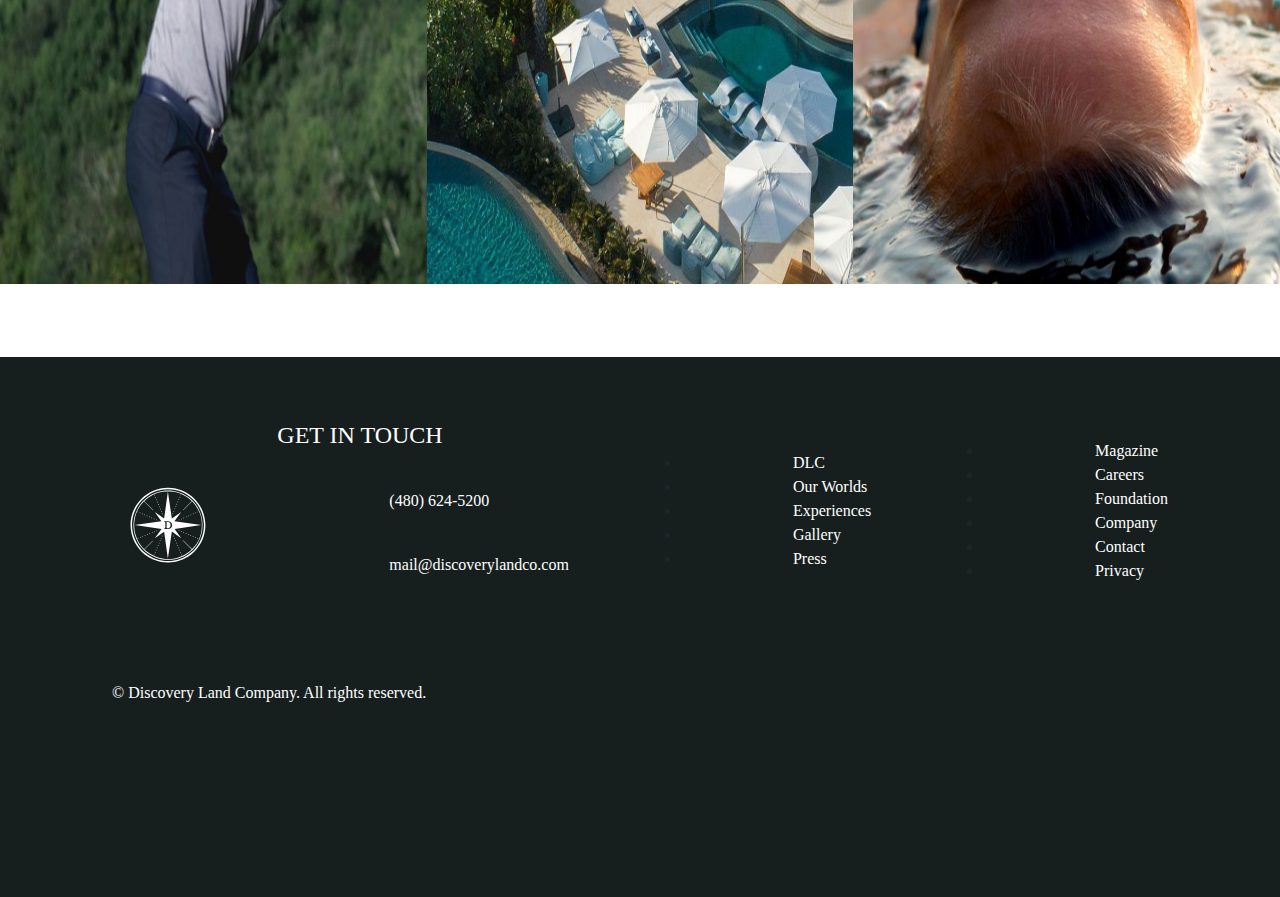
==== commit 049a0af8: "PressPage" ====
--- a/index.html
+++ b/index.html
@@ -309,7 +309,7 @@
                     <li><a href="/ourWorlds.html">Our Worlds</a></li>
                     <li><a href="experiences.html">Experiences</a></li>
                     <li><a href="/gallery.html">Gallery</a></li>
-                    <li><a href="#">Press</a></li>
+                    <li><a href="/press.html">Press</a></li>
                 </ul>
             </div>
     </header>
--- a/style.css
+++ b/style.css
@@ -1,3 +1,7 @@
+.lands{
+    /* border: 5px solid black; */
+    height: 218vh;
+}
 .landup h1{
     /* border: 5px solid red; */
     font-size: calc(30.66667px + 1.06667vw);
@@ -24,7 +28,7 @@
     margin: 50px;
 }
 .carou{
-    margin-top: 1150px;
+    margin-top: 1150px; 
     margin-left: -650px;
 }
 .sun1 h3{
@@ -110,7 +114,7 @@
 .blackbox{
     /* border: 10px solid olive; */
     background-color:#161f1e;
-    height: 70%;
+    height: 40%;
     width: 50%;
     position: relative;
     left: 45rem;
@@ -200,7 +204,7 @@
 .i_footer{
     /* border: 10px solid blue; */
     background-color: #161f1e;
-    height: 60%;
+    height: 60vh;
     width: 100%;
 }
 .i_ch_footercol h4{
@@ -260,9 +264,115 @@
         font-size: 45%;
     }
 }
-@media (max-device-width : 480px) {
+@media (max-device-width : 375px) {
     .title h1{
-        /* border: 5px solid red; */
-    }
+        font-size: 200px;
+    }
+    .navitem{
+        font-size: 30px;
+    }
+    .logo{
+        height: 500px;
+        width: 500px;
+        transform: translate(100px,-200px);
+    }
+    .con h1{
+        font-size: 100px;
+    }
+    .con{
+        font-size: 40px;
+    }
+    .image{
+        height: 800px;
+        width: 800px;
+    }
+    .img3{
+        /* The height and width of the image are not changigg */
+    }
+    .landup h1{
+        font-size: 100px;
+    }
+    .landup p{
+        font-size: 50px;
+    }
+    .landup{
+        font-size: 40px;
+    }
+    .blackbox{
+        height: 950px;
+        width: 950px;
+        transform: translate(-400px,620px);
+    }
+    .carousel-inner{
+        /* The height and width are not changigg */
+        transform: translate(300px,300px);
+        transform: scale(2.5);
+    }
+    .section2:hover{
+        border: 5px solid red;
+        transform: translateY(200px);
+        /* transform: scale(2); */
+        transform: scale(1);
+    }
+    .i_ch_footercol h4{
+        font-size: 35px;
+    }
+    .i_ch_footercol{
+        font-size: 30px;
+    }
+    .ch_footercol{
+        font-size: 30px;
+    }
+    .i_sticker{
+        height: 130px;
+        width: 130px;
+    }
+    .i_footer p{
+        font-size: 30px;
+        transform: translateX(180px);
+    }
+    .arrowbutton{
+        transform: translateX(500px);
+    }
+    .leftarrow{
+        height: 120px;
+        width: 120px;
+    }
+    .rightarrow{
+        height: 120px;
+        width: 120px;
+        transform: translateX(50px);
+    }
+    .sun{
+        /* transform: translateX(500px); */
+    }
+    .sun1{
+        height: 80px;
+        width: 80px;
+    }
+    .sun2{
+        height: 80px;
+        width: 80px;
+    }
+    .sun3{
+        height: 80px;
+        width: 80px;
+    }
+    .country{
+        transform: translateX(200px);
+    }
+    .country h3{
+        font-size: 80px;
+    }
+    .country h1{
+        font-size: 80px;
+    }
+    .navigation{
+        transform: translateX(200px);
+    }
+    .navigation h3{
+        font-size: 40px;
+    }
+
 }
     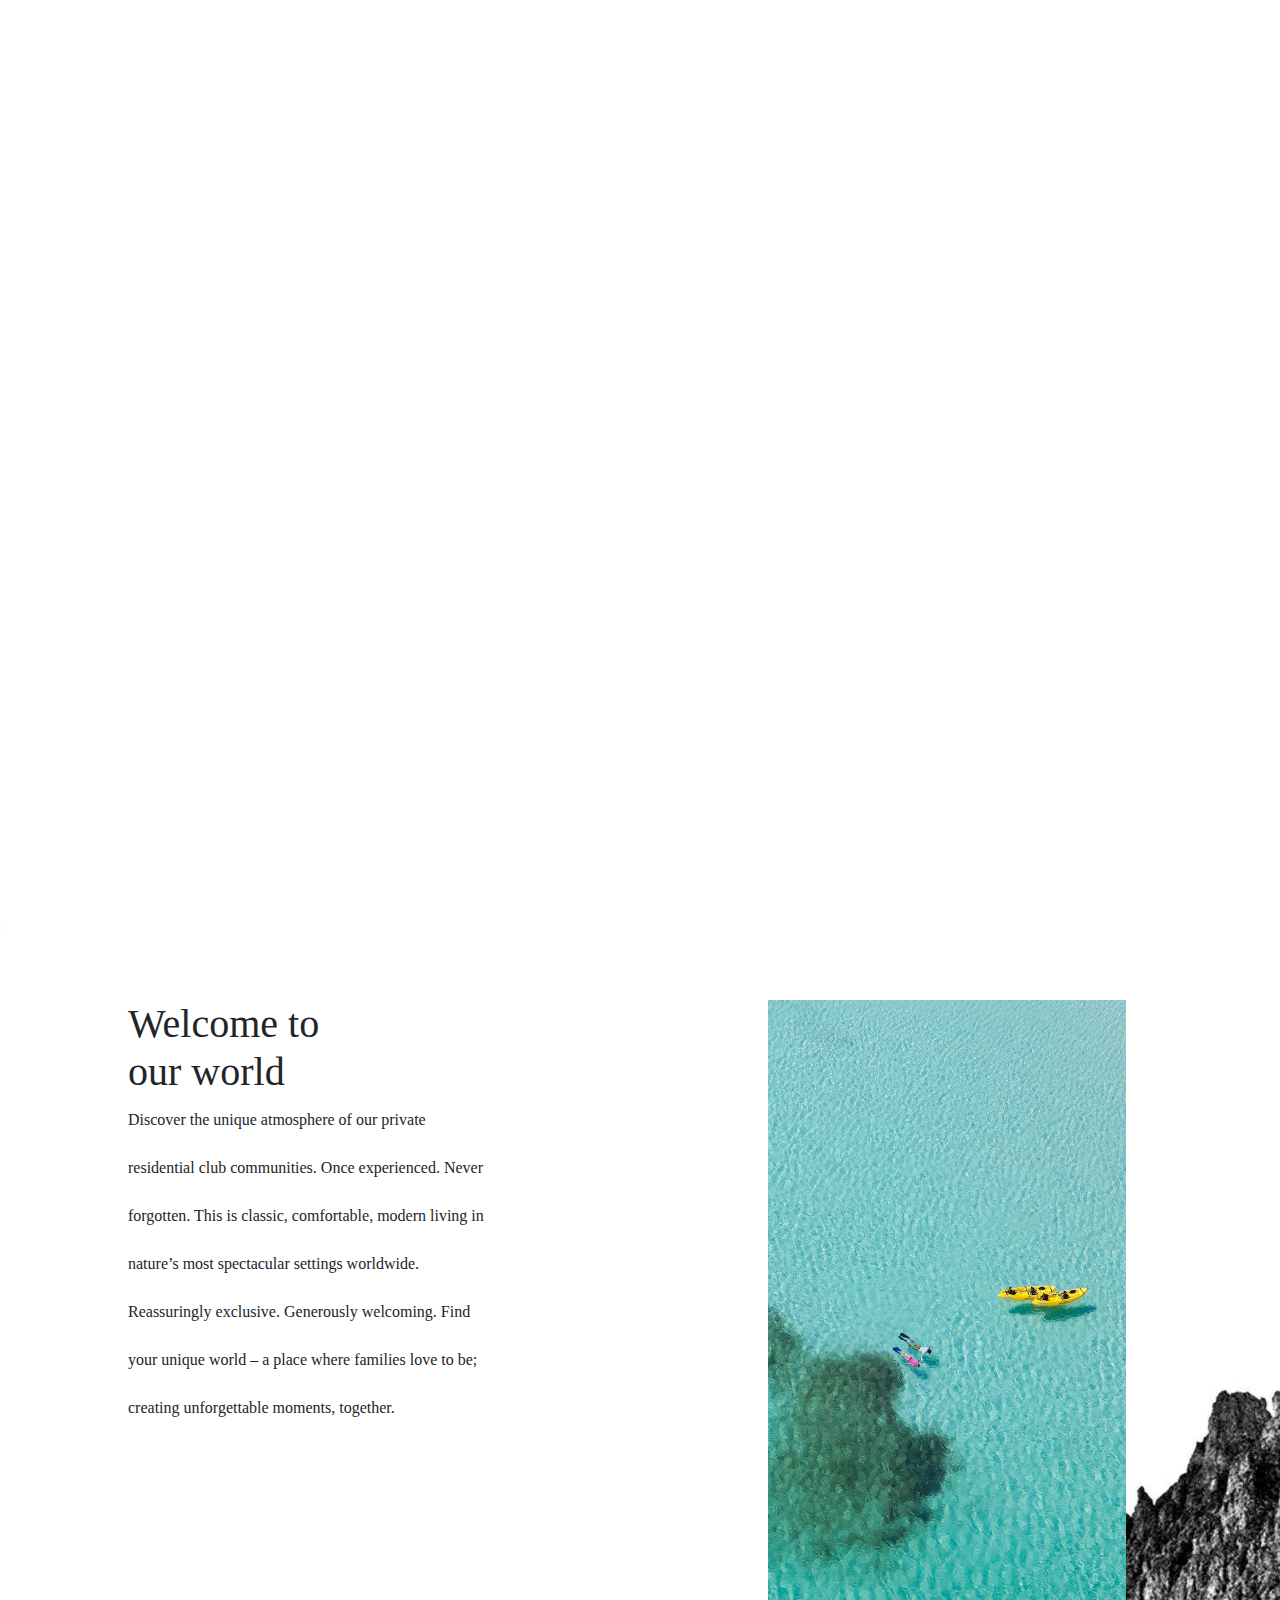
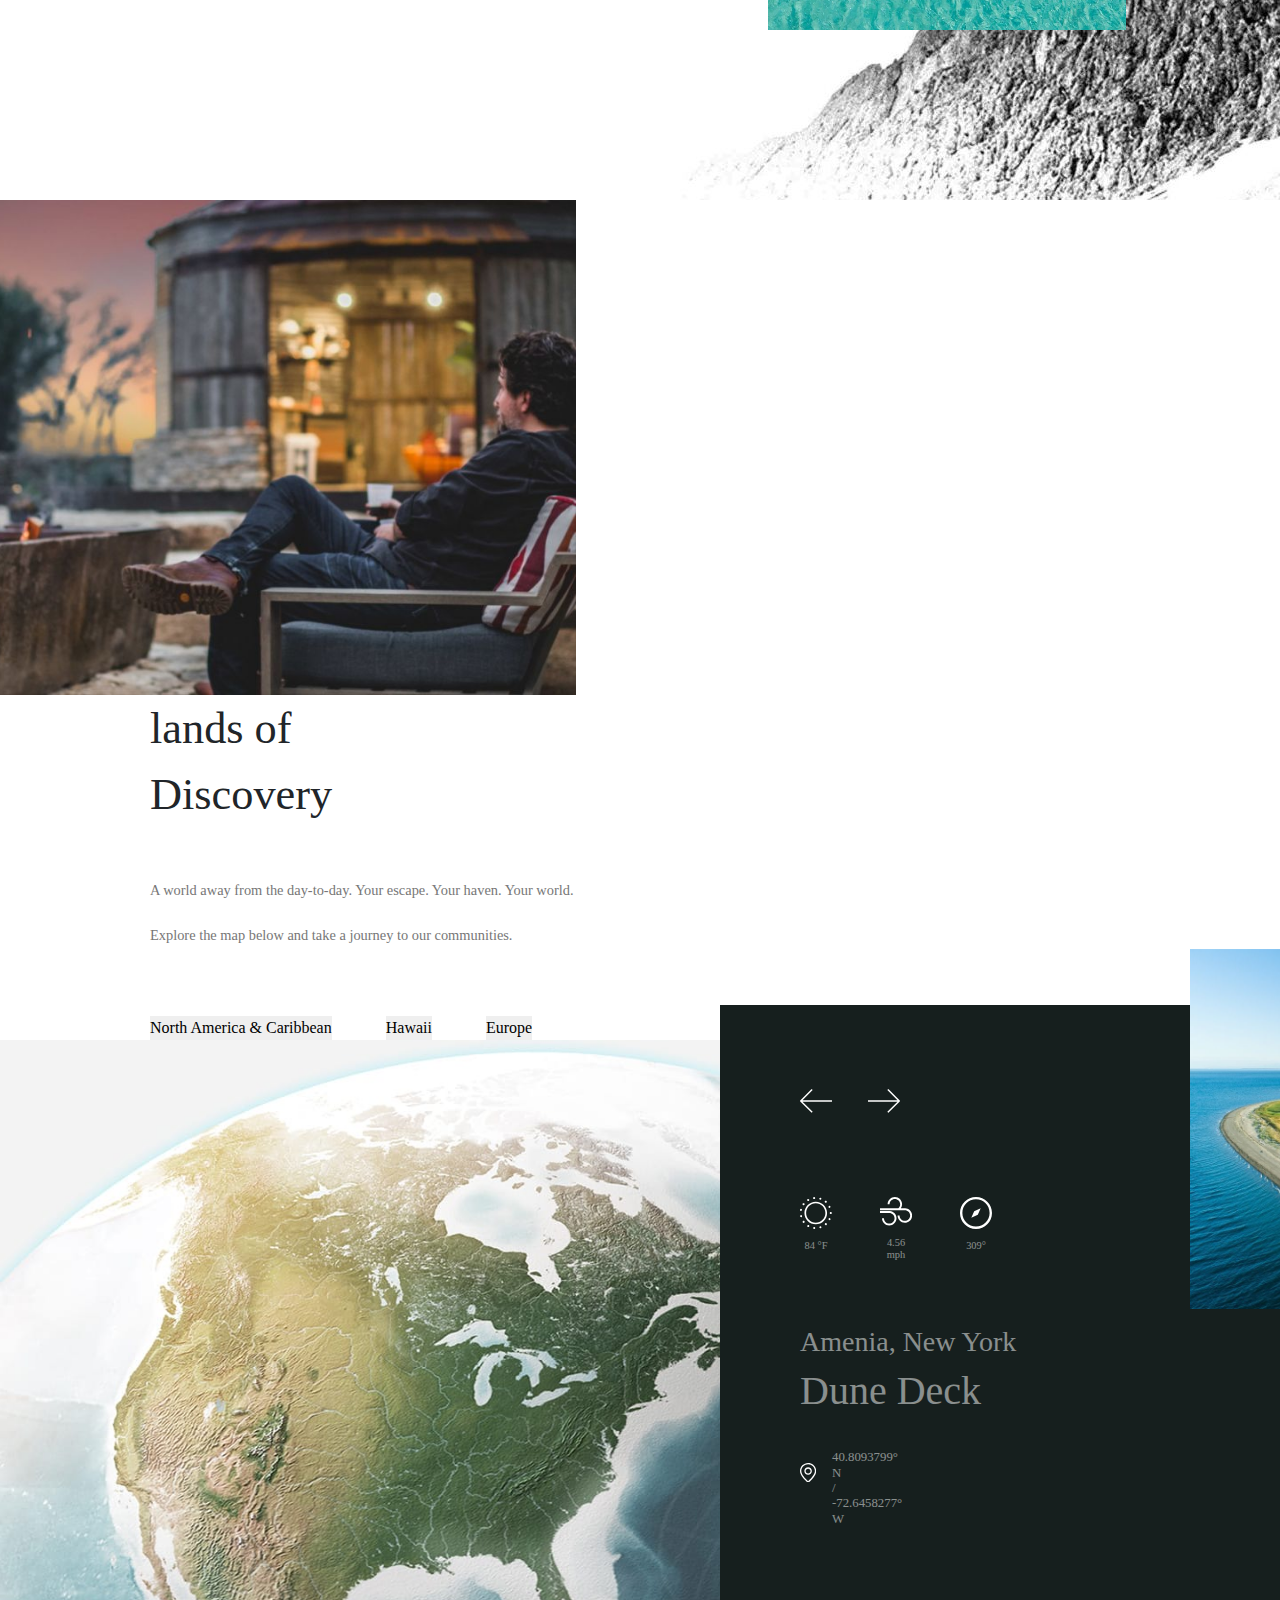
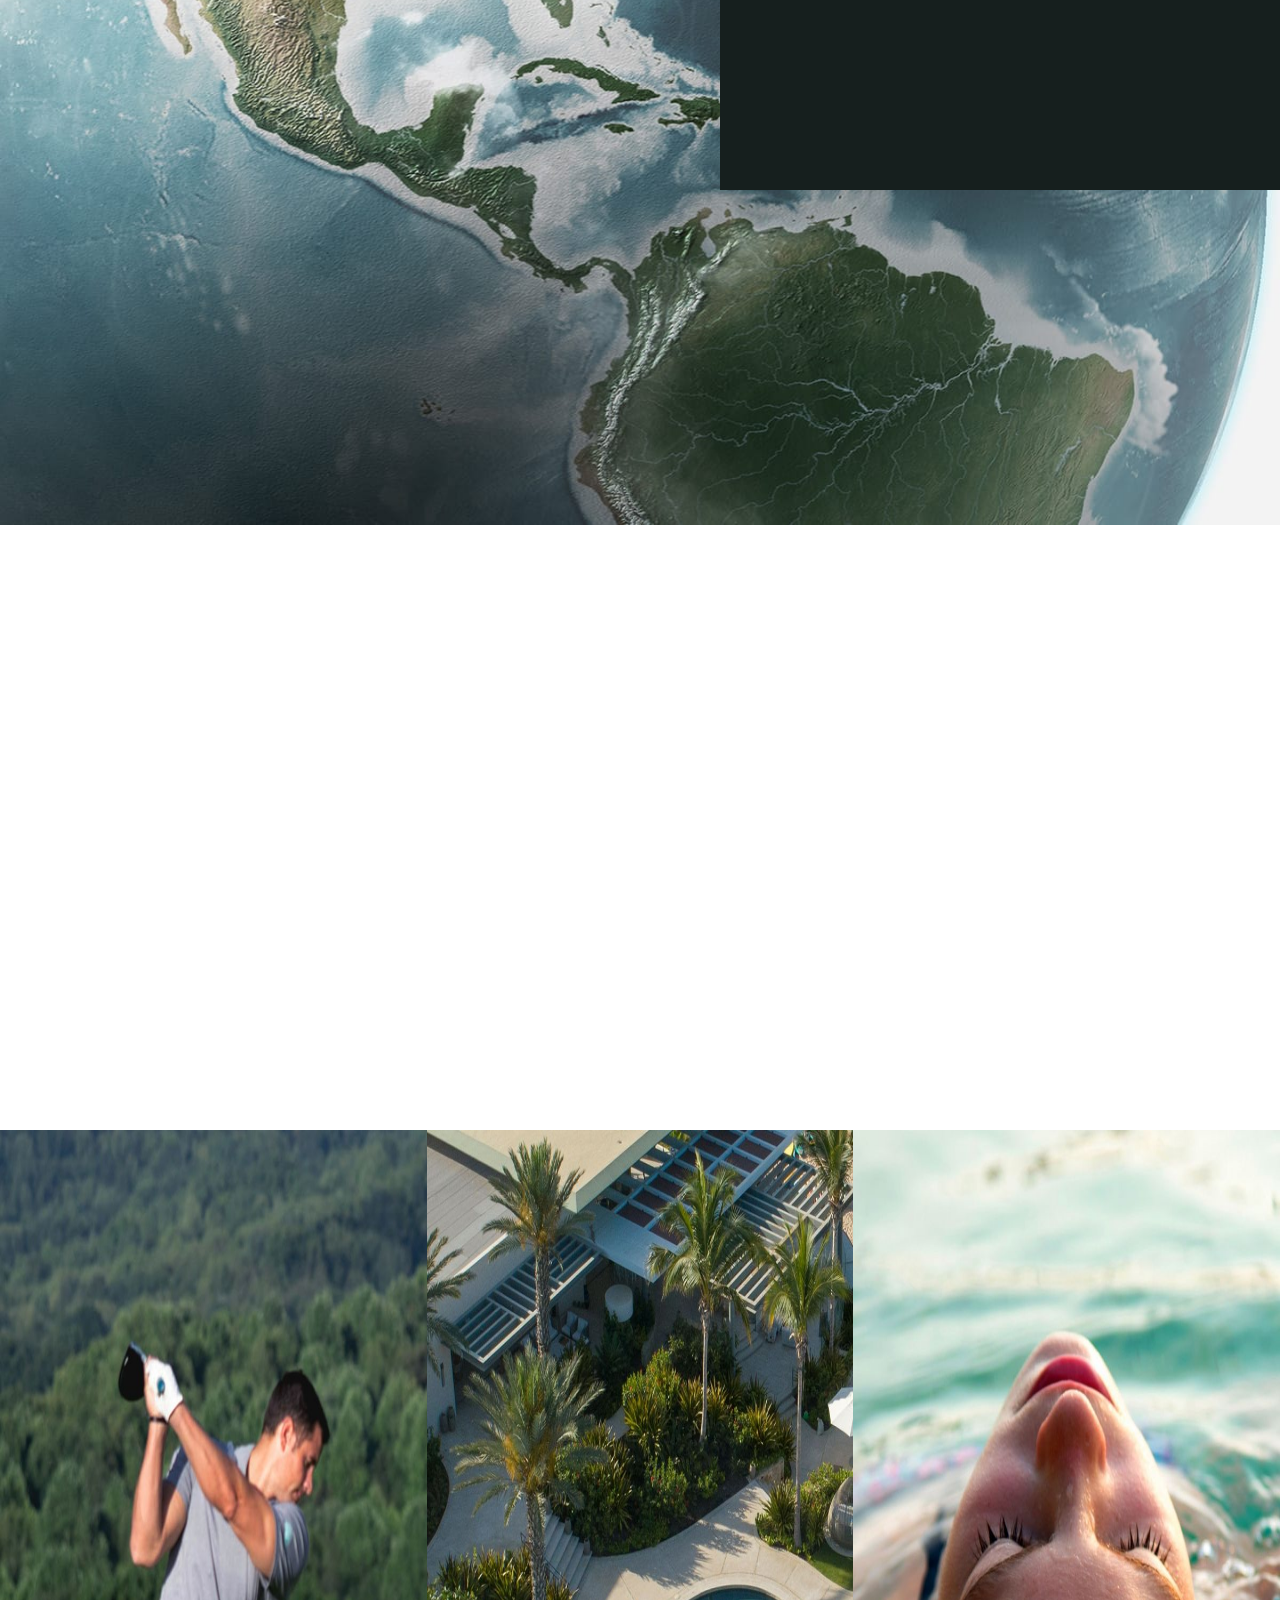
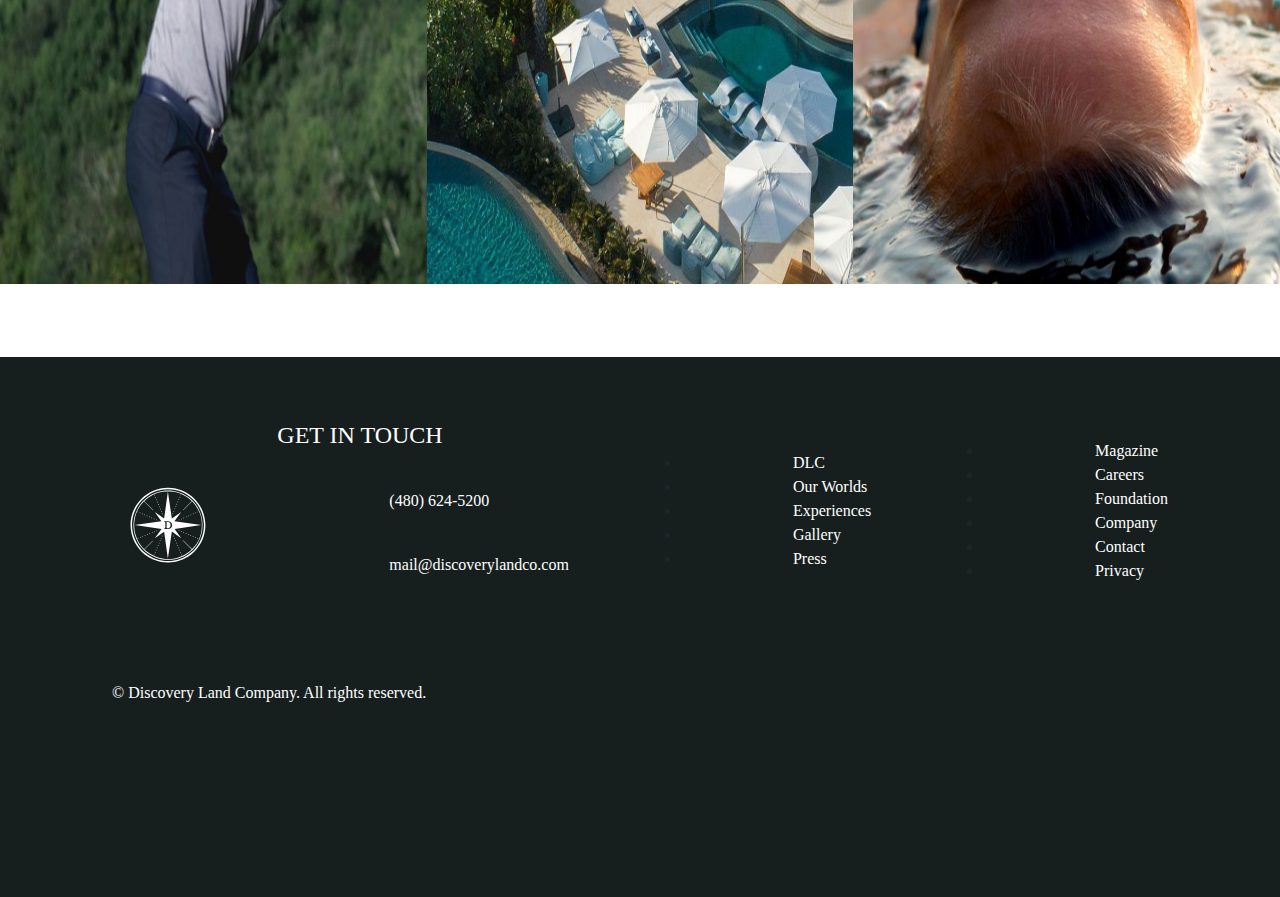
==== commit 43be3fbd: "ImplementedCarouselButtons" ====
--- a/index.html
+++ b/index.html
@@ -2,6 +2,8 @@
 
 <head>
     <title>Document</title>
+    <link rel="stylesheet" href="https://stackpath.bootstrapcdn.com/bootstrap/4.3.1/css/bootstrap.min.css"
+        integrity="sha384-ggOyR0iXCbMQv3Xipma34MD+dH/1fQ784/j6cY/iJTQUOhcWr7x9JvoRxT2MZw1T" crossorigin="anonymous">
     <link rel="stylesheet" href="style.css">
     <link rel="stylesheet" href="styleSection.css">
     <link rel="stylesheet" href="section2.css">
@@ -341,7 +343,7 @@
             <h1>Discovery</h1>
             <p>A world away from the day-to-day. Your escape. Your haven. Your world.</p>
             <p>Explore the map below and take a journey to our communities.</p>
-            <button class="button1">North America & Caribbean</button> 
+            <button class="button1">North America & Caribbean</button>
             <button class="button2">Hawaii</button>
             <button class="button3">Europe</button>
         </div>
@@ -355,7 +357,7 @@
                         </path>
                     </svg>
                 </button>
-                <button class="rightarrow">
+                <button class="rightarrow" onclick="changeImage()">
                     <svg xmlns="http://www.w3.org/2000/svg" viewBox="0 0 28.06 20.91">
                         <path
                             d="M0 11.1h25.86L16.97 20c0 .04.91.92.91.91l10-10c0-.01.01-.01.02-.02l.04-.04c.01-.01.02-.02.02-.03.01-.01.02-.03.03-.05.01-.01.01-.03.02-.04 0-.01.01-.02.01-.03v-.02c.01-.01.01-.03.01-.04 0-.02.01-.03.01-.05 0-.01 0-.03.01-.04 0-.02 0-.03.01-.05v-.05-.05c0-.02 0-.03-.01-.05 0-.01 0-.03-.01-.04 0-.02-.01-.03-.01-.05 0-.01-.01-.03-.01-.04 0-.01 0-.01-.01-.02 0-.01-.01-.02-.02-.03-.01-.01-.01-.03-.02-.04-.01-.02-.02-.03-.03-.05-.01-.01-.02-.02-.02-.03-.01-.01-.02-.03-.04-.04.01 0 0-.01 0-.01l-10-10c0-.01-.91.91-.91.91l8.89 8.9H0v1.29z">
@@ -434,13 +436,13 @@
                 <div id="carouselExampleIndicators" class="carousel slide" data-ride="carousel">
                     <div class="carousel-inner">
                         <div class="carousel-item active">
-                            <img class="d-block w-100" src="Caro1.jpg" alt="First slide">
+                            <img class="d-block w-100" id="caro1" src="Caro1.jpg" alt="First slide">
                         </div>
                         <div class="carousel-item">
-                            <img class="d-block w-100" src="Caro2.jpg" alt="Second slide">
+                            <img class="d-block w-100" id="caro2" src="Caro2.jpg" alt="Second slide">
                         </div>
                         <div class="carousel-item">
-                            <img class="d-block w-100" src="Caro3.jpg" alt="Third slide">
+                            <img class="d-block w-100" id="caro3" src="Caro3.jpg" alt="Third slide">
                         </div>
                     </div>
                     <!-- <a class="carousel-control-prev" href="#carouselExampleIndicators" role="button" data-slide="prev">
@@ -757,6 +759,7 @@
 
 
     </footer>
+    <script src="CarouselImageChange.js"></script>
 
 </body>
 
--- a/style.css
+++ b/style.css
@@ -309,10 +309,10 @@
         transform: scale(2.5);
     }
     .section2:hover{
-        border: 5px solid red;
+        /* border: 5px solid red; */
         transform: translateY(200px);
         /* transform: scale(2); */
-        transform: scale(1);
+        transform: scale(1.3);
     }
     .i_ch_footercol h4{
         font-size: 35px;
@@ -373,6 +373,14 @@
     .navigation h3{
         font-size: 40px;
     }
+    .containers{
+        display: flex;
+        flex-direction: column;
+    }
+    .section2{
+        height: 80vh;
+        width: 70vw;
+    }
 
 }
     